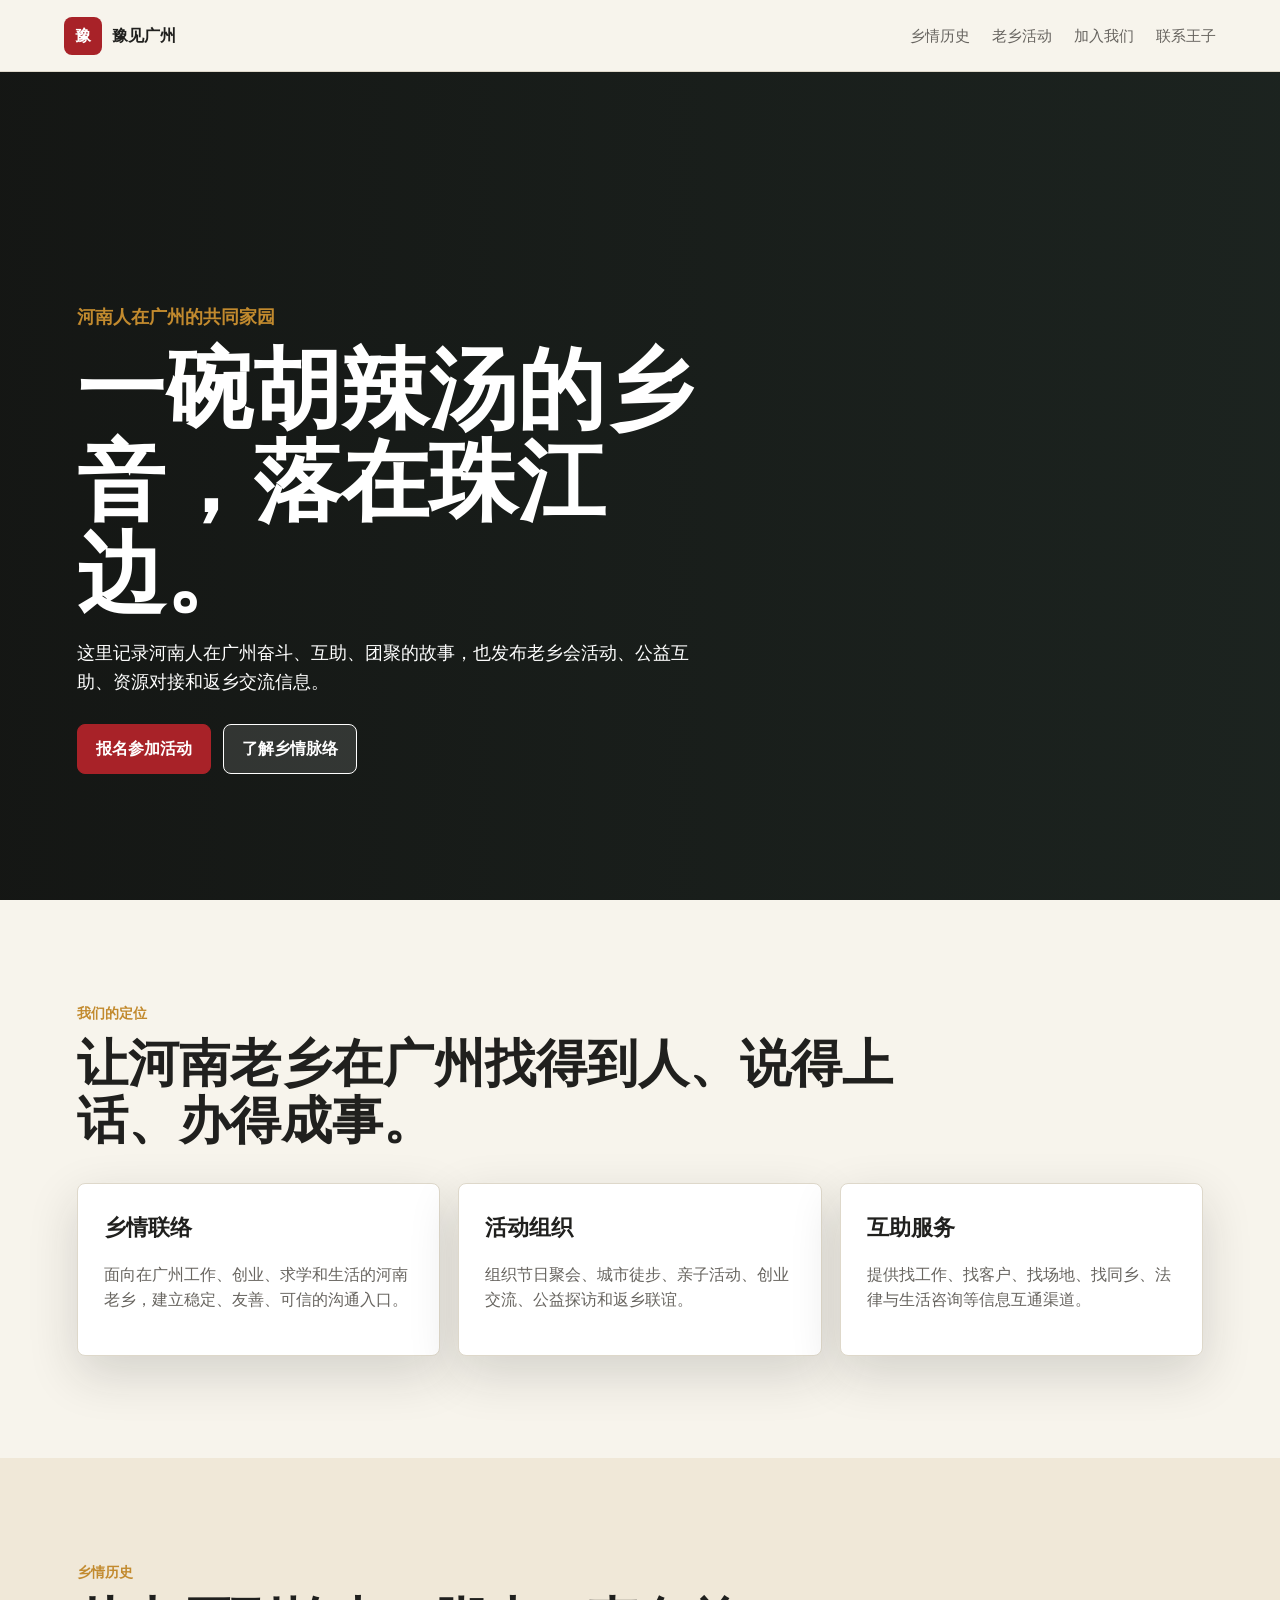
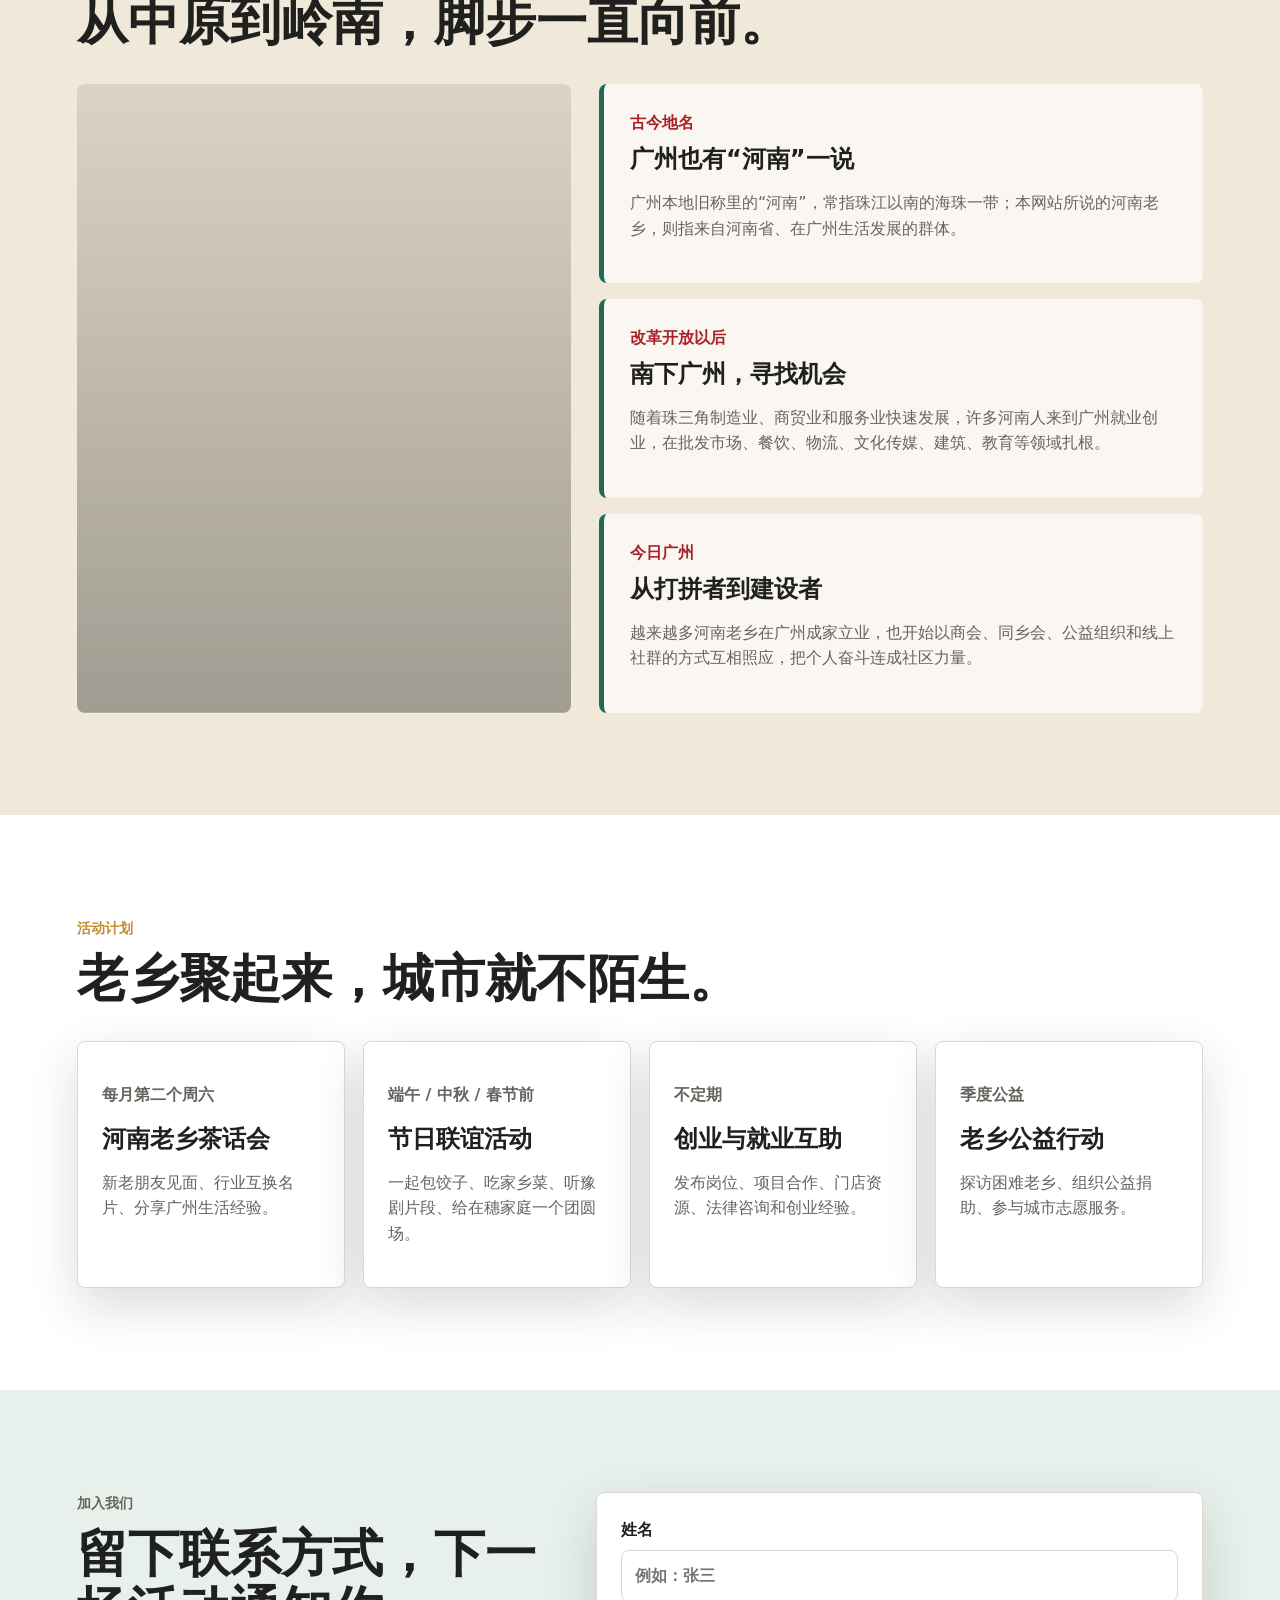
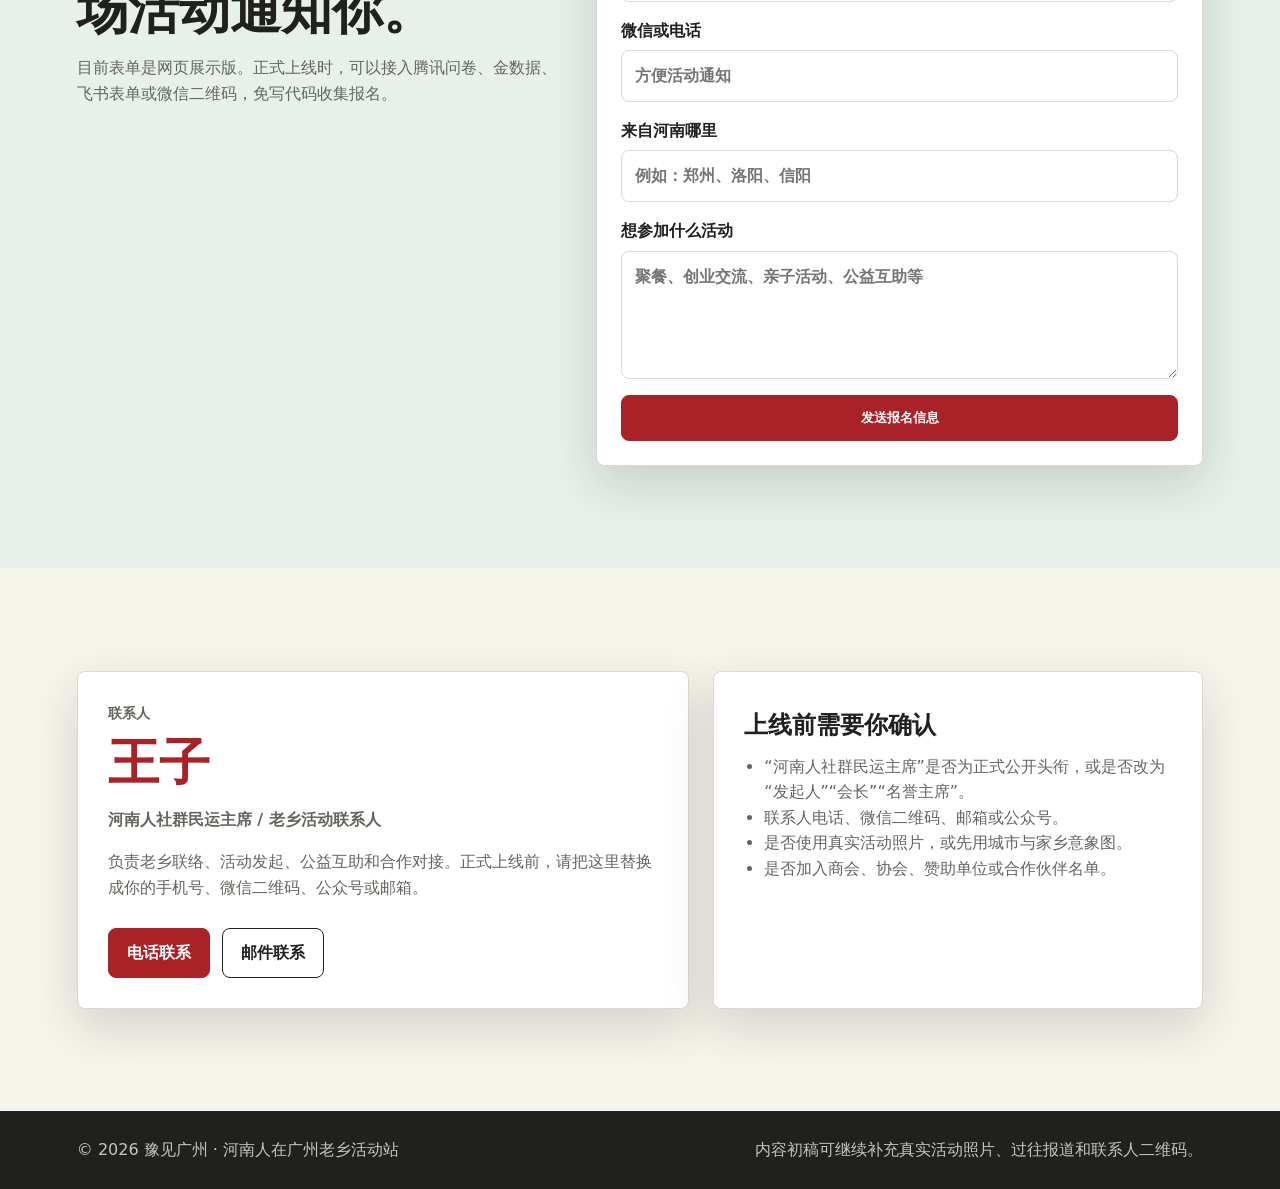
==== index.html @ b6c0d297 "Create Henan Guangzhou community website" ====
<!doctype html>
<html lang="zh-CN">
  <head>
    <meta charset="utf-8">
    <meta name="viewport" content="width=device-width, initial-scale=1">
    <title>豫见广州 | 河南人在广州老乡活动站</title>
    <meta
      name="description"
      content="豫见广州是河南人在广州的老乡活动网站，记录乡情、互助、活动与联系人王子的社区工作。"
    >
    <link rel="stylesheet" href="styles.css">
  </head>
  <body>
    <header class="site-header">
      <a class="brand" href="#top" aria-label="豫见广州首页">
        <span class="brand-mark">豫</span>
        <span>豫见广州</span>
      </a>
      <button class="nav-toggle" type="button" aria-expanded="false" aria-controls="site-nav">
        菜单
      </button>
      <nav id="site-nav" class="site-nav" aria-label="主导航">
        <a href="#history">乡情历史</a>
        <a href="#events">老乡活动</a>
        <a href="#join">加入我们</a>
        <a href="#contact">联系王子</a>
      </nav>
    </header>

    <main id="top">
      <section class="hero" aria-labelledby="hero-title">
        <div class="hero-media" role="img" aria-label="广州珠江两岸城市夜景"></div>
        <div class="hero-copy">
          <p class="eyebrow">河南人在广州的共同家园</p>
          <h1 id="hero-title">一碗胡辣汤的乡音，落在珠江边。</h1>
          <p>
            这里记录河南人在广州奋斗、互助、团聚的故事，也发布老乡会活动、公益互助、资源对接和返乡交流信息。
          </p>
          <div class="hero-actions">
            <a class="button primary" href="#join">报名参加活动</a>
            <a class="button ghost" href="#history">了解乡情脉络</a>
          </div>
        </div>
      </section>

      <section class="intro section">
        <div class="section-heading">
          <p class="eyebrow">我们的定位</p>
          <h2>让河南老乡在广州找得到人、说得上话、办得成事。</h2>
        </div>
        <div class="intro-grid">
          <article>
            <strong>乡情联络</strong>
            <p>面向在广州工作、创业、求学和生活的河南老乡，建立稳定、友善、可信的沟通入口。</p>
          </article>
          <article>
            <strong>活动组织</strong>
            <p>组织节日聚会、城市徒步、亲子活动、创业交流、公益探访和返乡联谊。</p>
          </article>
          <article>
            <strong>互助服务</strong>
            <p>提供找工作、找客户、找场地、找同乡、法律与生活咨询等信息互通渠道。</p>
          </article>
        </div>
      </section>

      <section id="history" class="history section">
        <div class="section-heading">
          <p class="eyebrow">乡情历史</p>
          <h2>从中原到岭南，脚步一直向前。</h2>
        </div>
        <div class="history-layout">
          <div class="history-photo" role="img" aria-label="黄河与中原文化意象"></div>
          <div class="timeline" aria-label="河南人在广州的社区脉络">
            <article class="timeline-item">
              <span>古今地名</span>
              <h3>广州也有“河南”一说</h3>
              <p>
                广州本地旧称里的“河南”，常指珠江以南的海珠一带；本网站所说的河南老乡，则指来自河南省、在广州生活发展的群体。
              </p>
            </article>
            <article class="timeline-item">
              <span>改革开放以后</span>
              <h3>南下广州，寻找机会</h3>
              <p>
                随着珠三角制造业、商贸业和服务业快速发展，许多河南人来到广州就业创业，在批发市场、餐饮、物流、文化传媒、建筑、教育等领域扎根。
              </p>
            </article>
            <article class="timeline-item">
              <span>今日广州</span>
              <h3>从打拼者到建设者</h3>
              <p>
                越来越多河南老乡在广州成家立业，也开始以商会、同乡会、公益组织和线上社群的方式互相照应，把个人奋斗连成社区力量。
              </p>
            </article>
          </div>
        </div>
      </section>

      <section id="events" class="events section">
        <div class="section-heading">
          <p class="eyebrow">活动计划</p>
          <h2>老乡聚起来，城市就不陌生。</h2>
        </div>
        <div class="event-list">
          <article class="event-card">
            <p class="event-date">每月第二个周六</p>
            <h3>河南老乡茶话会</h3>
            <p>新老朋友见面、行业互换名片、分享广州生活经验。</p>
          </article>
          <article class="event-card">
            <p class="event-date">端午 / 中秋 / 春节前</p>
            <h3>节日联谊活动</h3>
            <p>一起包饺子、吃家乡菜、听豫剧片段、给在穗家庭一个团圆场。</p>
          </article>
          <article class="event-card">
            <p class="event-date">不定期</p>
            <h3>创业与就业互助</h3>
            <p>发布岗位、项目合作、门店资源、法律咨询和创业经验。</p>
          </article>
          <article class="event-card">
            <p class="event-date">季度公益</p>
            <h3>老乡公益行动</h3>
            <p>探访困难老乡、组织公益捐助、参与城市志愿服务。</p>
          </article>
        </div>
      </section>

      <section id="join" class="join section">
        <div>
          <p class="eyebrow">加入我们</p>
          <h2>留下联系方式，下一场活动通知你。</h2>
          <p>
            目前表单是网页展示版。正式上线时，可以接入腾讯问卷、金数据、飞书表单或微信二维码，免写代码收集报名。
          </p>
        </div>
        <form class="signup-form" action="mailto:contact@example.com" method="post" enctype="text/plain">
          <label>
            姓名
            <input type="text" name="姓名" placeholder="例如：张三" required>
          </label>
          <label>
            微信或电话
            <input type="text" name="联系方式" placeholder="方便活动通知" required>
          </label>
          <label>
            来自河南哪里
            <input type="text" name="家乡" placeholder="例如：郑州、洛阳、信阳">
          </label>
          <label>
            想参加什么活动
            <textarea name="活动意向" rows="4" placeholder="聚餐、创业交流、亲子活动、公益互助等"></textarea>
          </label>
          <button class="button primary" type="submit">发送报名信息</button>
        </form>
      </section>

      <section id="contact" class="contact section">
        <div class="contact-panel">
          <p class="eyebrow">联系人</p>
          <h2>王子</h2>
          <p class="role">河南人社群民运主席 / 老乡活动联系人</p>
          <p>
            负责老乡联络、活动发起、公益互助和合作对接。正式上线前，请把这里替换成你的手机号、微信二维码、公众号或邮箱。
          </p>
          <div class="contact-links">
            <a class="button primary" href="tel:+8613800000000">电话联系</a>
            <a class="button ghost" href="mailto:contact@example.com">邮件联系</a>
          </div>
        </div>
        <aside class="notice" aria-label="上线提示">
          <h3>上线前需要你确认</h3>
          <ul>
            <li>“河南人社群民运主席”是否为正式公开头衔，或是否改为“发起人”“会长”“名誉主席”。</li>
            <li>联系人电话、微信二维码、邮箱或公众号。</li>
            <li>是否使用真实活动照片，或先用城市与家乡意象图。</li>
            <li>是否加入商会、协会、赞助单位或合作伙伴名单。</li>
          </ul>
        </aside>
      </section>
    </main>

    <footer class="site-footer">
      <p>© 2026 豫见广州 · 河南人在广州老乡活动站</p>
      <p>内容初稿可继续补充真实活动照片、过往报道和联系人二维码。</p>
    </footer>

    <script src="script.js"></script>
  </body>
</html>
---- styles.css ----
:root {
  --ink: #20201e;
  --muted: #67645f;
  --paper: #f7f4ec;
  --surface: #ffffff;
  --line: #ded8ca;
  --red: #a82228;
  --green: #1f6b55;
  --gold: #c28a2e;
  --shadow: 0 18px 50px rgba(32, 32, 30, 0.16);
}

* {
  box-sizing: border-box;
}

html {
  scroll-behavior: smooth;
}

body {
  margin: 0;
  color: var(--ink);
  background: var(--paper);
  font-family: "PingFang SC", "Microsoft YaHei", system-ui, sans-serif;
  line-height: 1.6;
}

a {
  color: inherit;
  text-decoration: none;
}

img {
  display: block;
  max-width: 100%;
}

.site-header {
  position: sticky;
  top: 0;
  z-index: 10;
  display: flex;
  align-items: center;
  justify-content: space-between;
  gap: 24px;
  min-height: 72px;
  padding: 14px clamp(18px, 5vw, 64px);
  background: rgba(247, 244, 236, 0.94);
  border-bottom: 1px solid var(--line);
  backdrop-filter: blur(14px);
}

.brand {
  display: inline-flex;
  align-items: center;
  gap: 10px;
  font-weight: 800;
  letter-spacing: 0;
}

.brand-mark {
  display: grid;
  width: 38px;
  height: 38px;
  place-items: center;
  color: #fff;
  background: var(--red);
  border-radius: 8px;
}

.site-nav {
  display: flex;
  align-items: center;
  gap: 22px;
  color: var(--muted);
  font-size: 15px;
}

.site-nav a:hover {
  color: var(--red);
}

.nav-toggle {
  display: none;
  border: 1px solid var(--line);
  border-radius: 8px;
  padding: 9px 12px;
  background: var(--surface);
  color: var(--ink);
  font: inherit;
}

.hero {
  position: relative;
  min-height: calc(100vh - 72px);
  display: grid;
  align-items: end;
  overflow: hidden;
  background: #1d2521;
}

.hero-media {
  position: absolute;
  inset: 0;
  background:
    linear-gradient(90deg, rgba(19, 20, 18, 0.86) 0%, rgba(19, 20, 18, 0.46) 48%, rgba(19, 20, 18, 0.1) 100%),
    url("https://images.unsplash.com/photo-1609233722518-1d849a00c3df?auto=format&fit=crop&w=1800&q=80");
  background-position: center;
  background-size: cover;
  transform: scale(1.02);
}

.hero-copy {
  position: relative;
  max-width: 780px;
  padding: 0 clamp(20px, 6vw, 78px) clamp(80px, 14vh, 150px);
  color: #fff;
}

.hero h1 {
  margin: 12px 0 18px;
  max-width: 720px;
  font-size: clamp(42px, 7vw, 88px);
  line-height: 1.05;
  letter-spacing: 0;
}

.hero p {
  max-width: 650px;
  font-size: 18px;
}

.eyebrow {
  margin: 0 0 10px;
  color: var(--gold);
  font-size: 14px;
  font-weight: 800;
}

.hero-actions,
.contact-links {
  display: flex;
  flex-wrap: wrap;
  gap: 12px;
  margin-top: 28px;
}

.button {
  display: inline-flex;
  align-items: center;
  justify-content: center;
  min-height: 46px;
  border: 1px solid currentColor;
  border-radius: 8px;
  padding: 11px 18px;
  font-weight: 800;
}

.button.primary {
  color: #fff;
  background: var(--red);
  border-color: var(--red);
}

.button.ghost {
  color: inherit;
  background: rgba(255, 255, 255, 0.12);
}

.section {
  padding: clamp(58px, 8vw, 108px) clamp(20px, 6vw, 78px);
}

.section-heading {
  max-width: 820px;
  margin-bottom: 34px;
}

.section h2 {
  margin: 0;
  max-width: 900px;
  font-size: clamp(30px, 4vw, 54px);
  line-height: 1.12;
  letter-spacing: 0;
}

.intro-grid,
.event-list {
  display: grid;
  grid-template-columns: repeat(3, minmax(0, 1fr));
  gap: 18px;
}

.intro-grid article,
.event-card,
.contact-panel,
.notice,
.signup-form {
  background: var(--surface);
  border: 1px solid var(--line);
  border-radius: 8px;
  box-shadow: var(--shadow);
}

.intro-grid article {
  padding: 26px;
}

.intro-grid strong {
  display: block;
  margin-bottom: 10px;
  font-size: 22px;
}

.intro-grid p,
.event-card p,
.contact p,
.join p,
.timeline p,
.site-footer p {
  color: var(--muted);
}

.history {
  background: #f0e8d8;
}

.history-layout {
  display: grid;
  grid-template-columns: minmax(280px, 0.9fr) minmax(320px, 1.1fr);
  gap: 28px;
  align-items: stretch;
}

.history-photo {
  min-height: 560px;
  border-radius: 8px;
  background:
    linear-gradient(180deg, rgba(32, 32, 30, 0.1), rgba(32, 32, 30, 0.38)),
    url("https://images.unsplash.com/photo-1577011235728-9d8f2f81a0d3?auto=format&fit=crop&w=1200&q=80");
  background-position: center;
  background-size: cover;
}

.timeline {
  display: grid;
  gap: 16px;
}

.timeline-item {
  padding: 26px;
  background: rgba(255, 255, 255, 0.68);
  border-left: 5px solid var(--green);
  border-radius: 8px;
}

.timeline-item span,
.event-date,
.role {
  color: var(--red);
  font-weight: 800;
}

.timeline-item h3,
.event-card h3,
.notice h3 {
  margin: 8px 0 8px;
  font-size: 24px;
  line-height: 1.25;
}

.events {
  background: #fff;
}

.event-list {
  grid-template-columns: repeat(4, minmax(0, 1fr));
}

.event-card {
  min-height: 240px;
  padding: 24px;
}

.join {
  display: grid;
  grid-template-columns: minmax(280px, 0.8fr) minmax(320px, 1fr);
  gap: 34px;
  align-items: start;
  background: #e7f0ea;
}

.signup-form {
  display: grid;
  gap: 16px;
  padding: 24px;
}

label {
  display: grid;
  gap: 7px;
  font-weight: 800;
}

input,
textarea {
  width: 100%;
  border: 1px solid var(--line);
  border-radius: 8px;
  padding: 12px 13px;
  color: var(--ink);
  background: #fff;
  font: inherit;
}

textarea {
  resize: vertical;
}

.contact {
  display: grid;
  grid-template-columns: minmax(320px, 1fr) minmax(280px, 0.8fr);
  gap: 24px;
}

.contact-panel,
.notice {
  padding: 30px;
}

.contact-panel h2 {
  color: var(--red);
}

.notice ul {
  margin: 14px 0 0;
  padding-left: 20px;
  color: var(--muted);
}

.site-footer {
  display: flex;
  justify-content: space-between;
  gap: 18px;
  padding: 26px clamp(20px, 6vw, 78px);
  background: var(--ink);
  color: #fff;
}

.site-footer p {
  margin: 0;
  color: rgba(255, 255, 255, 0.74);
}

@media (max-width: 920px) {
  .nav-toggle {
    display: inline-flex;
  }

  .site-nav {
    position: absolute;
    top: 72px;
    right: 18px;
    left: 18px;
    display: none;
    flex-direction: column;
    align-items: stretch;
    gap: 0;
    padding: 10px;
    background: var(--surface);
    border: 1px solid var(--line);
    border-radius: 8px;
    box-shadow: var(--shadow);
  }

  .site-nav.is-open {
    display: flex;
  }

  .site-nav a {
    padding: 12px;
  }

  .intro-grid,
  .event-list,
  .history-layout,
  .join,
  .contact {
    grid-template-columns: 1fr;
  }

  .history-photo {
    min-height: 360px;
  }

  .site-footer {
    flex-direction: column;
  }
}

@media (max-width: 560px) {
  .site-header {
    min-height: 64px;
  }

  .site-nav {
    top: 64px;
  }

  .hero {
    min-height: calc(100vh - 64px);
  }

  .hero-copy {
    padding-bottom: 54px;
  }

  .hero p {
    font-size: 16px;
  }

  .button {
    width: 100%;
  }
}
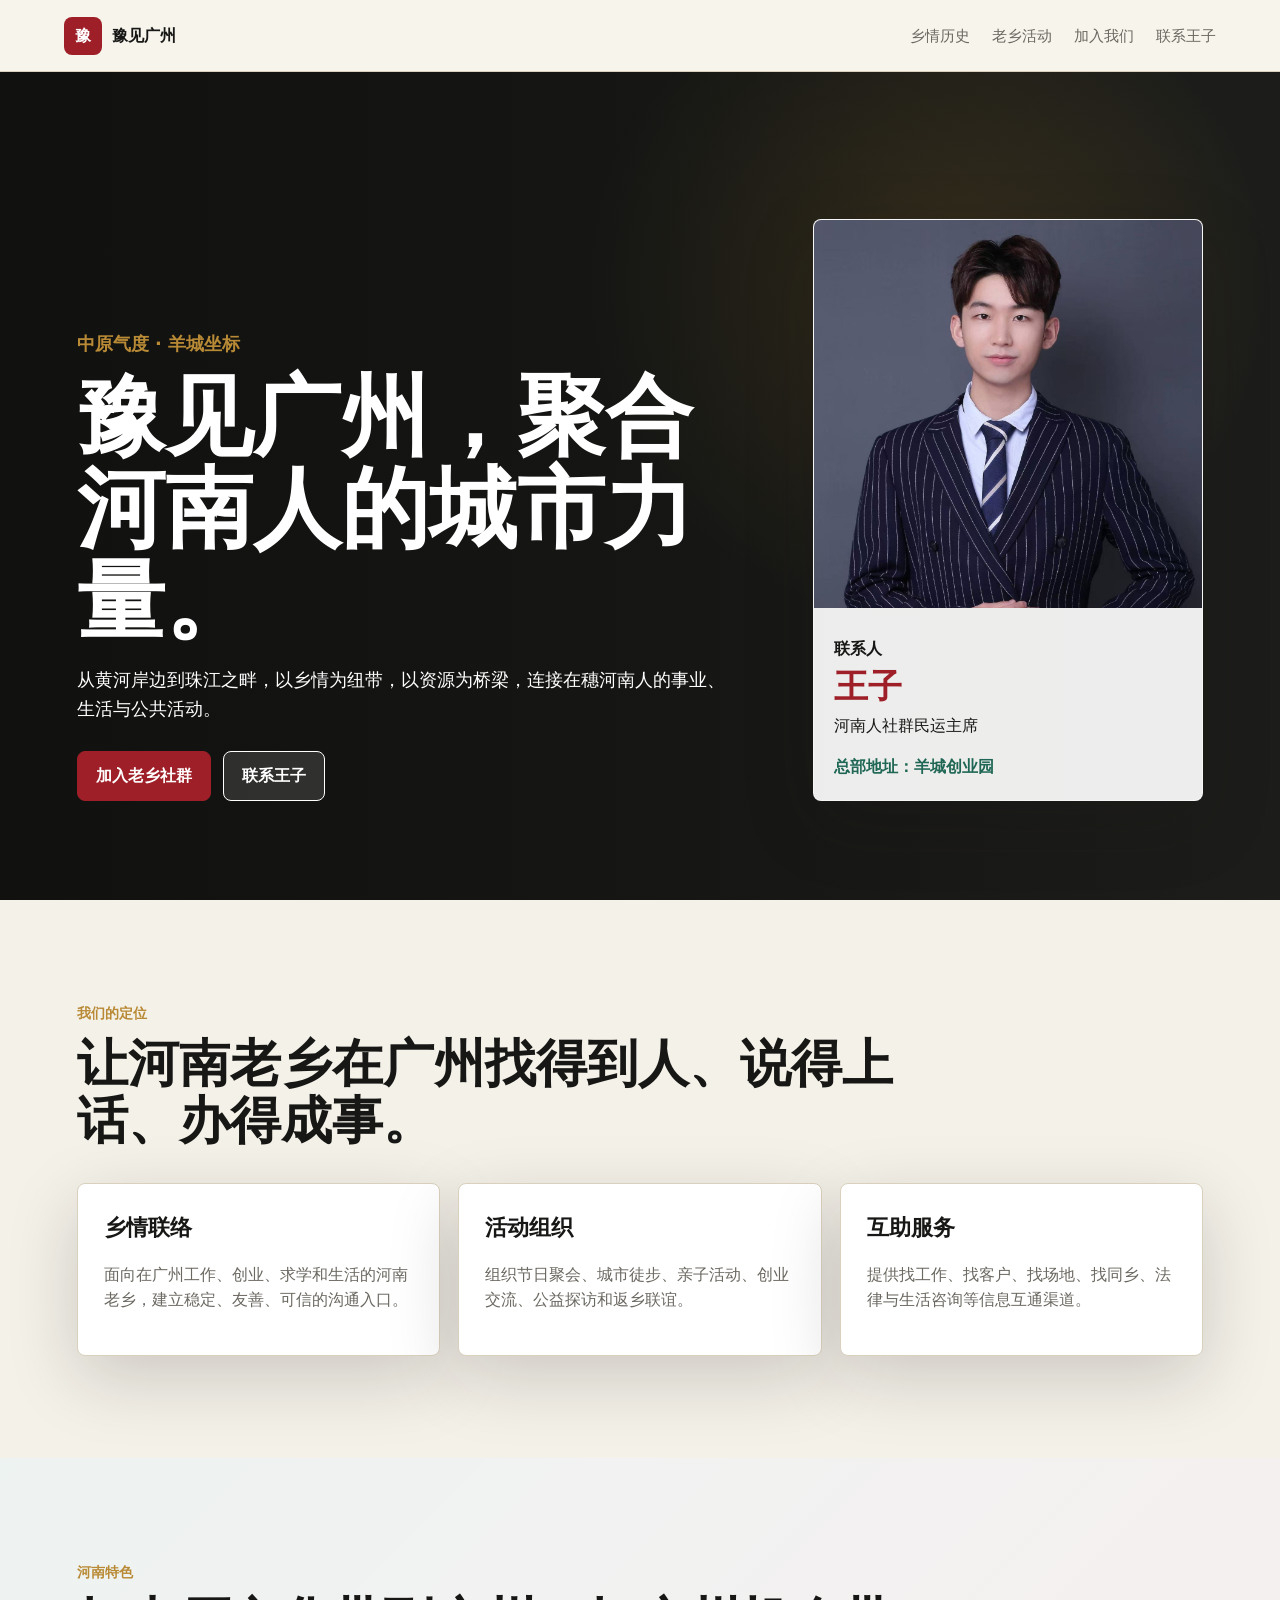
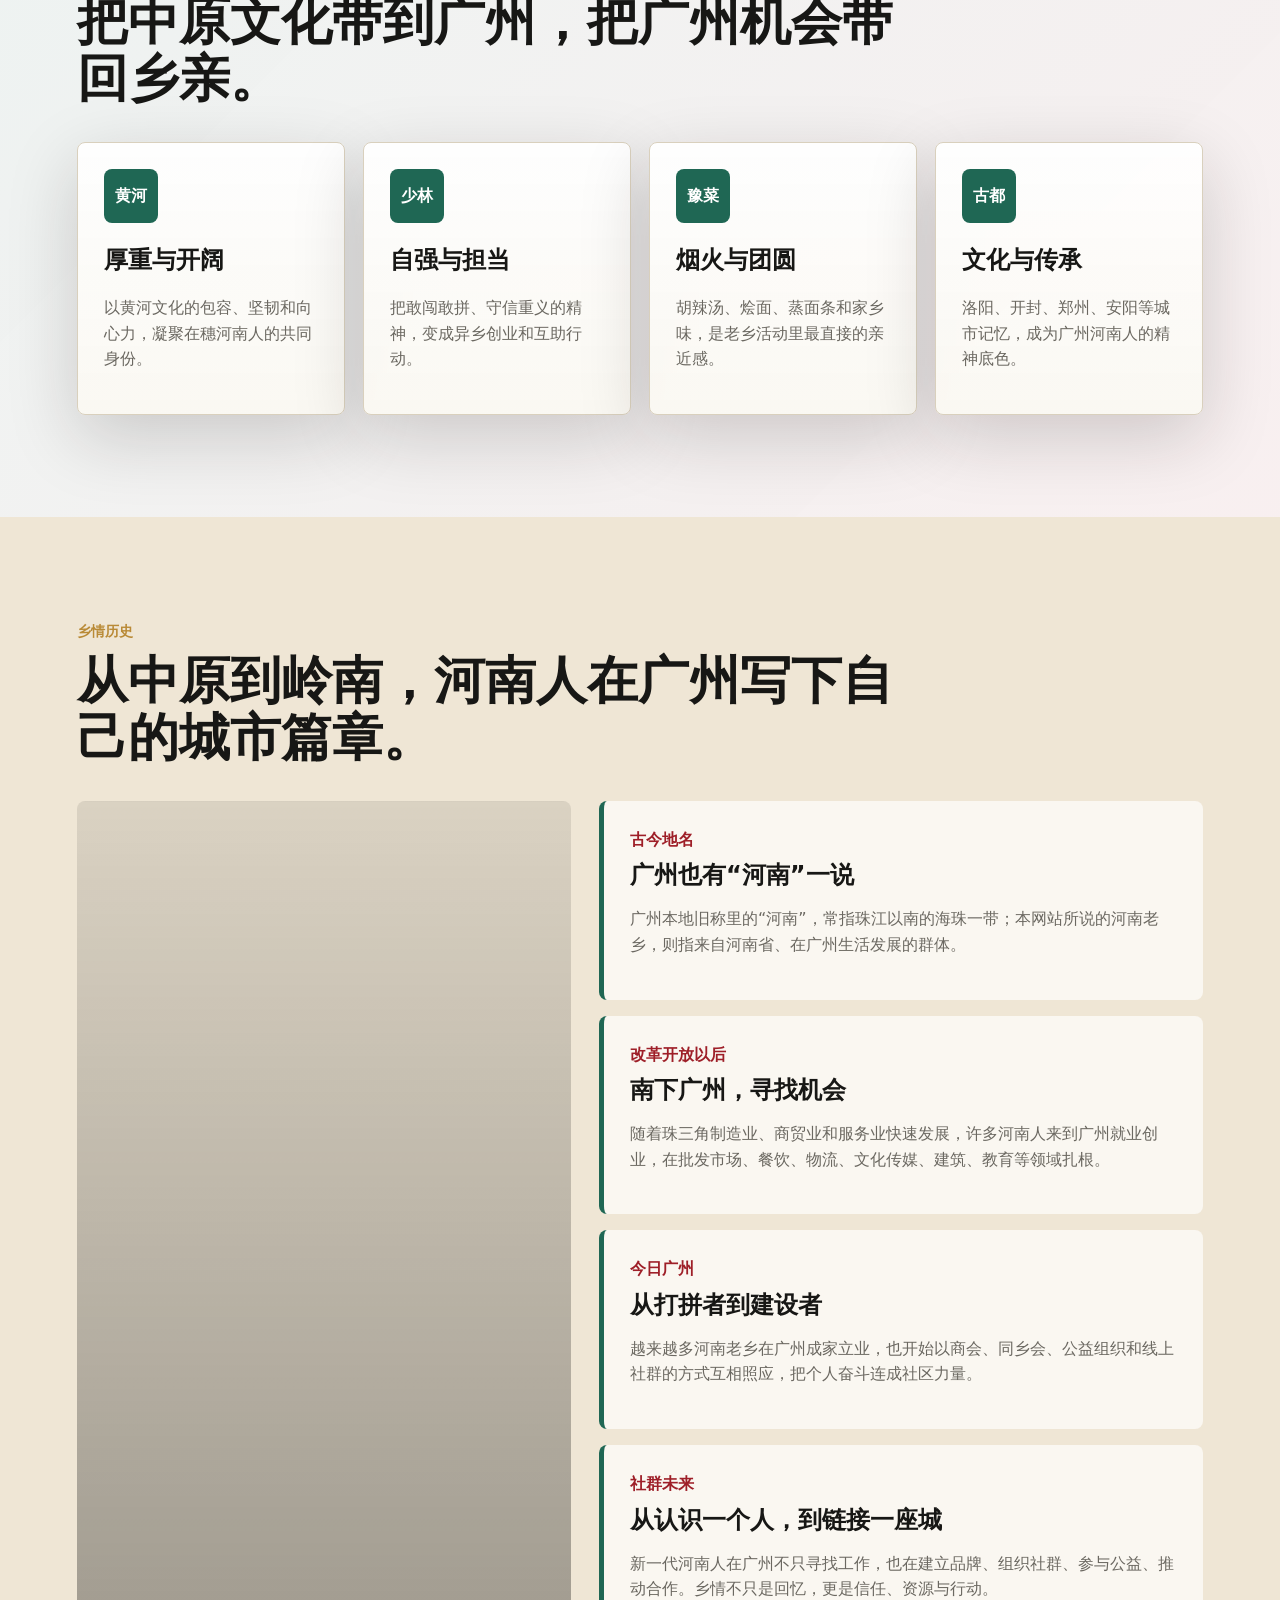
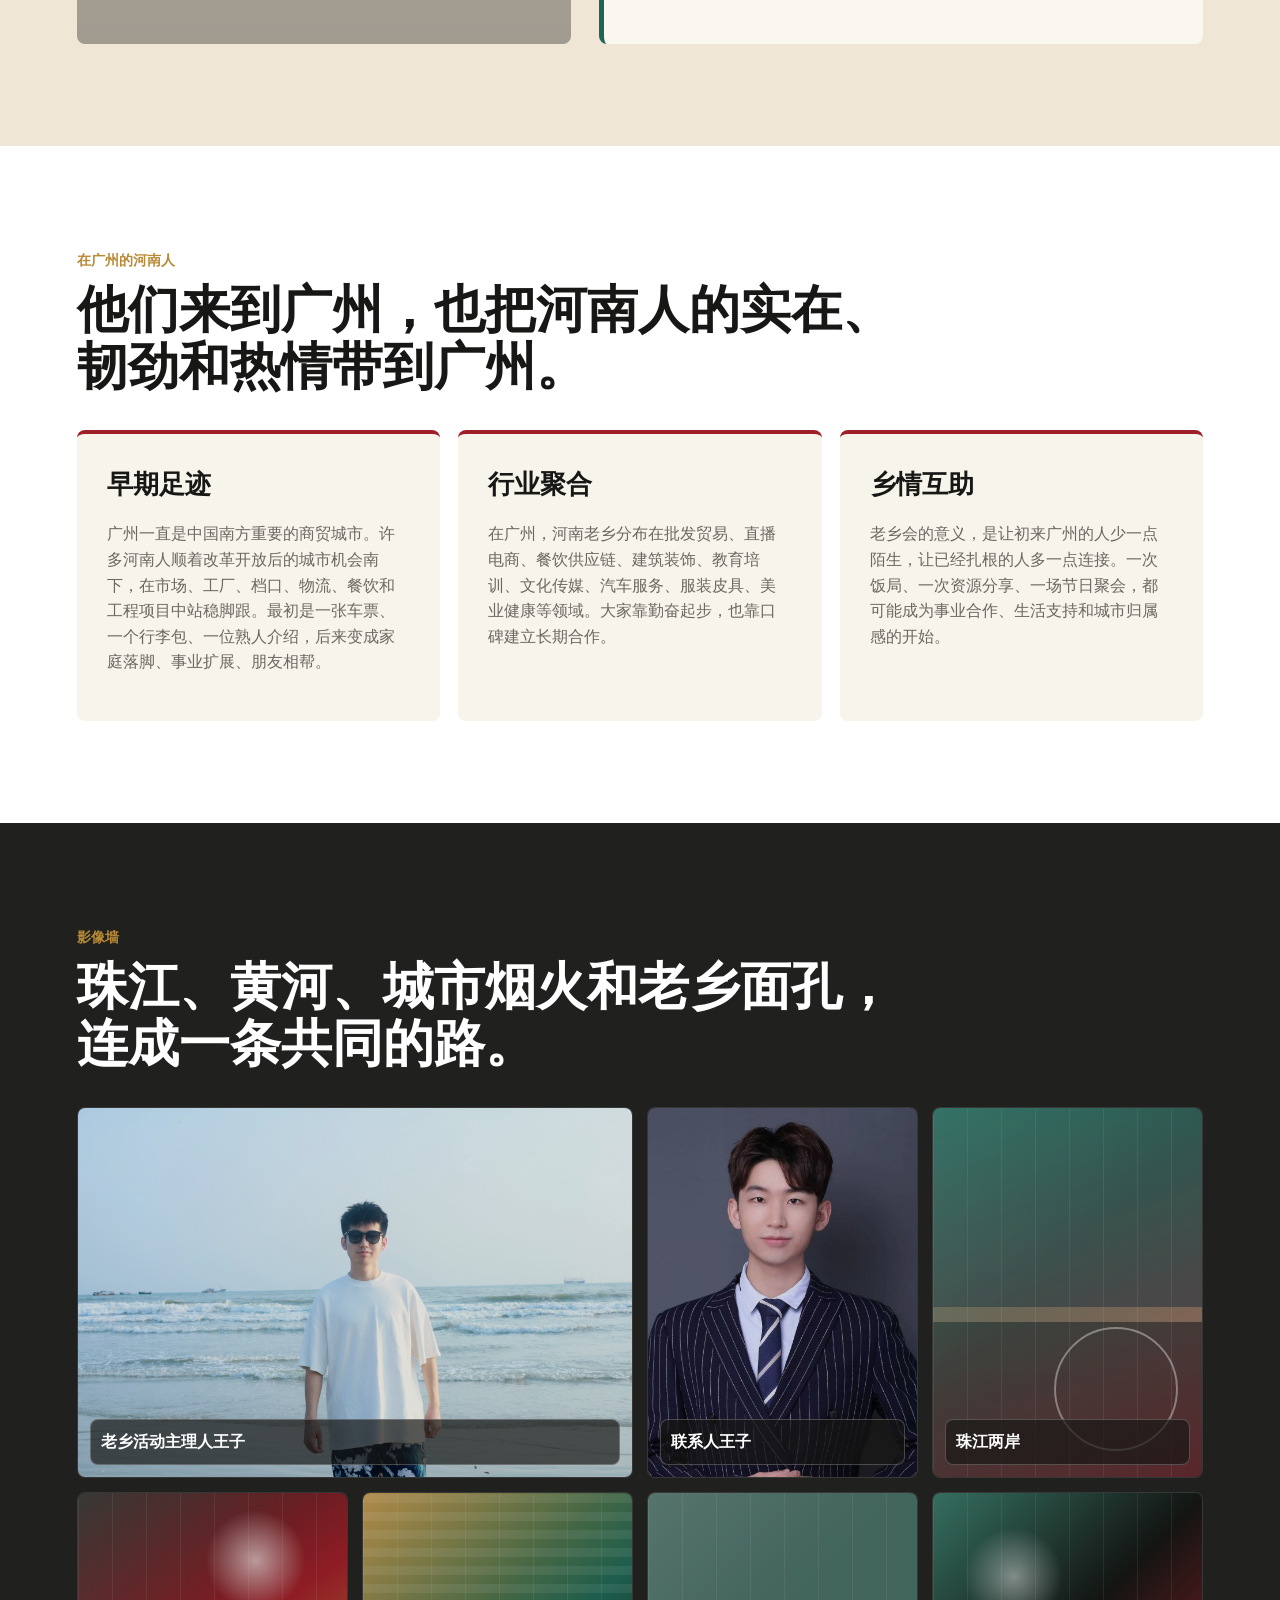
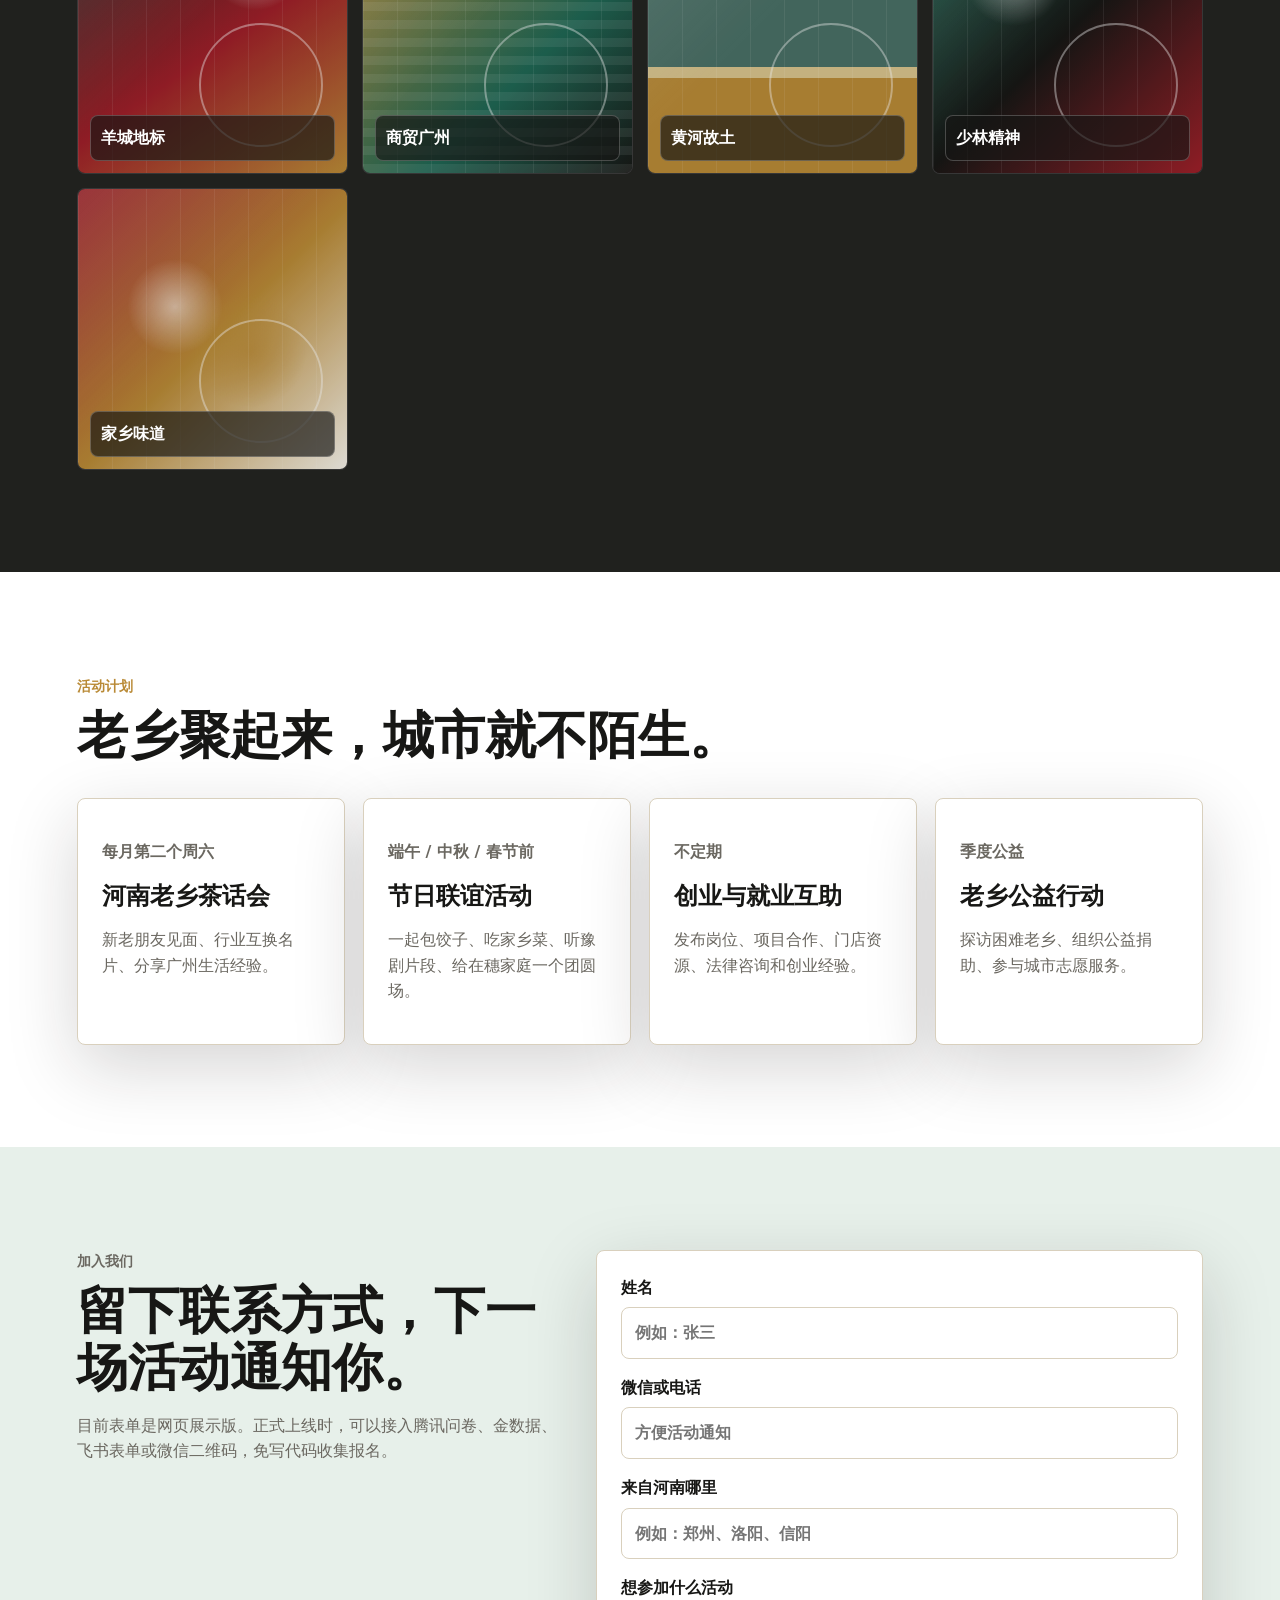
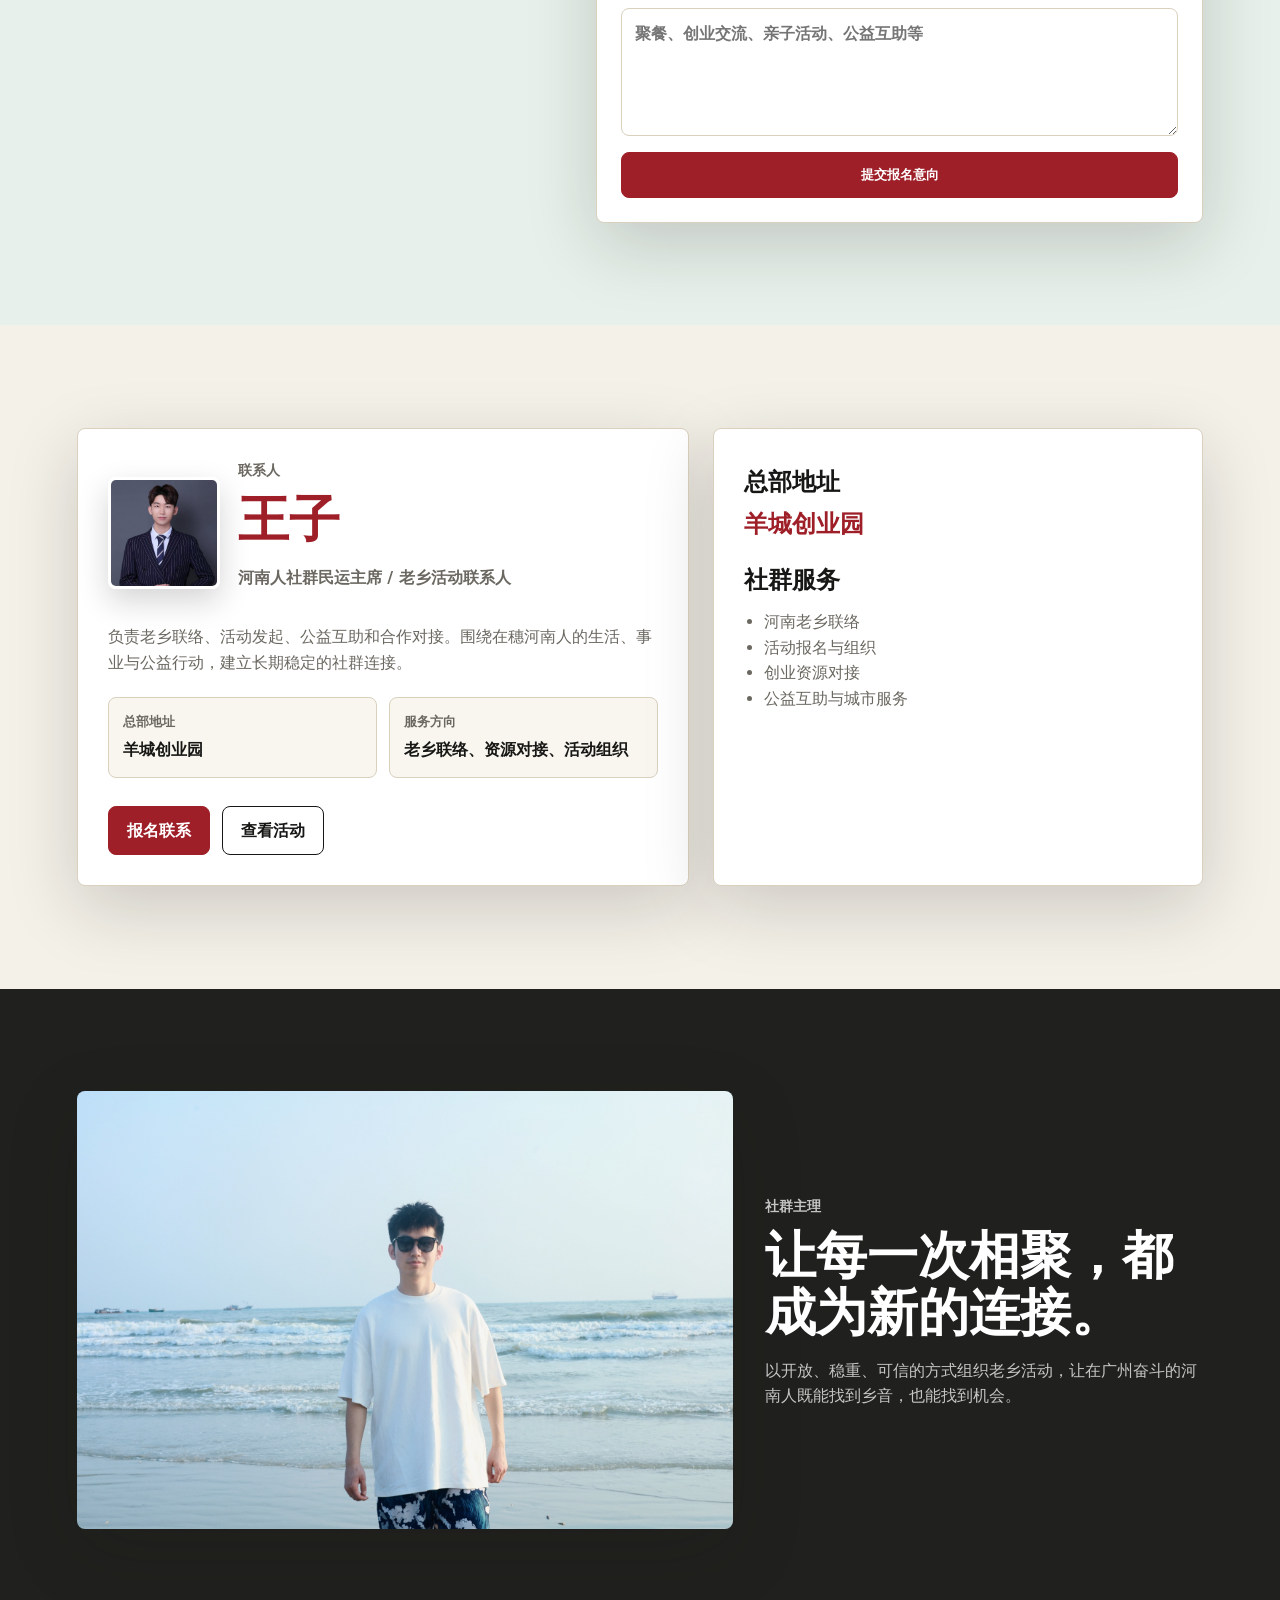
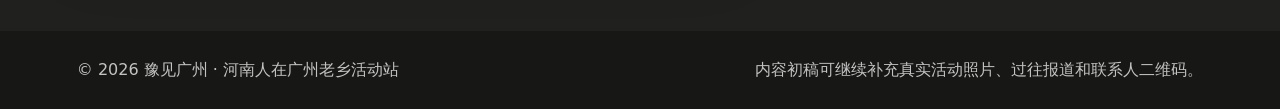
==== commit 97f28249: "Polish homepage and add Wangzi photos" ====
--- a/index.html
+++ b/index.html
@@ -31,16 +31,25 @@
       <section class="hero" aria-labelledby="hero-title">
         <div class="hero-media" role="img" aria-label="广州珠江两岸城市夜景"></div>
         <div class="hero-copy">
-          <p class="eyebrow">河南人在广州的共同家园</p>
-          <h1 id="hero-title">一碗胡辣汤的乡音，落在珠江边。</h1>
+          <p class="eyebrow">中原气度 · 羊城坐标</p>
+          <h1 id="hero-title">豫见广州，聚合河南人的城市力量。</h1>
           <p>
-            这里记录河南人在广州奋斗、互助、团聚的故事，也发布老乡会活动、公益互助、资源对接和返乡交流信息。
+            从黄河岸边到珠江之畔，以乡情为纽带，以资源为桥梁，连接在穗河南人的事业、生活与公共活动。
           </p>
           <div class="hero-actions">
-            <a class="button primary" href="#join">报名参加活动</a>
-            <a class="button ghost" href="#history">了解乡情脉络</a>
-          </div>
-        </div>
+            <a class="button primary" href="#join">加入老乡社群</a>
+            <a class="button ghost" href="#contact">联系王子</a>
+          </div>
+        </div>
+        <aside class="hero-card" aria-label="联系人王子">
+          <img src="assets/wangzi-portrait.jpg" alt="联系人王子肖像">
+          <div>
+            <p class="eyebrow">联系人</p>
+            <h2>王子</h2>
+            <p>河南人社群民运主席</p>
+            <span>总部地址：羊城创业园</span>
+          </div>
+        </aside>
       </section>
 
       <section class="intro section">
@@ -64,10 +73,39 @@
         </div>
       </section>
 
+      <section class="heritage section" aria-labelledby="heritage-title">
+        <div class="section-heading">
+          <p class="eyebrow">河南特色</p>
+          <h2 id="heritage-title">把中原文化带到广州，把广州机会带回乡亲。</h2>
+        </div>
+        <div class="heritage-grid">
+          <article>
+            <span>黄河</span>
+            <h3>厚重与开阔</h3>
+            <p>以黄河文化的包容、坚韧和向心力，凝聚在穗河南人的共同身份。</p>
+          </article>
+          <article>
+            <span>少林</span>
+            <h3>自强与担当</h3>
+            <p>把敢闯敢拼、守信重义的精神，变成异乡创业和互助行动。</p>
+          </article>
+          <article>
+            <span>豫菜</span>
+            <h3>烟火与团圆</h3>
+            <p>胡辣汤、烩面、蒸面条和家乡味，是老乡活动里最直接的亲近感。</p>
+          </article>
+          <article>
+            <span>古都</span>
+            <h3>文化与传承</h3>
+            <p>洛阳、开封、郑州、安阳等城市记忆，成为广州河南人的精神底色。</p>
+          </article>
+        </div>
+      </section>
+
       <section id="history" class="history section">
         <div class="section-heading">
           <p class="eyebrow">乡情历史</p>
-          <h2>从中原到岭南，脚步一直向前。</h2>
+          <h2>从中原到岭南，河南人在广州写下自己的城市篇章。</h2>
         </div>
         <div class="history-layout">
           <div class="history-photo" role="img" aria-label="黄河与中原文化意象"></div>
@@ -93,7 +131,82 @@
                 越来越多河南老乡在广州成家立业，也开始以商会、同乡会、公益组织和线上社群的方式互相照应，把个人奋斗连成社区力量。
               </p>
             </article>
-          </div>
+            <article class="timeline-item">
+              <span>社群未来</span>
+              <h3>从认识一个人，到链接一座城</h3>
+              <p>
+                新一代河南人在广州不只寻找工作，也在建立品牌、组织社群、参与公益、推动合作。乡情不只是回忆，更是信任、资源与行动。
+              </p>
+            </article>
+          </div>
+        </div>
+      </section>
+
+      <section class="story section" aria-labelledby="story-title">
+        <div class="section-heading">
+          <p class="eyebrow">在广州的河南人</p>
+          <h2 id="story-title">他们来到广州，也把河南人的实在、韧劲和热情带到广州。</h2>
+        </div>
+        <div class="story-columns">
+          <article>
+            <h3>早期足迹</h3>
+            <p>
+              广州一直是中国南方重要的商贸城市。许多河南人顺着改革开放后的城市机会南下，在市场、工厂、档口、物流、餐饮和工程项目中站稳脚跟。最初是一张车票、一个行李包、一位熟人介绍，后来变成家庭落脚、事业扩展、朋友相帮。
+            </p>
+          </article>
+          <article>
+            <h3>行业聚合</h3>
+            <p>
+              在广州，河南老乡分布在批发贸易、直播电商、餐饮供应链、建筑装饰、教育培训、文化传媒、汽车服务、服装皮具、美业健康等领域。大家靠勤奋起步，也靠口碑建立长期合作。
+            </p>
+          </article>
+          <article>
+            <h3>乡情互助</h3>
+            <p>
+              老乡会的意义，是让初来广州的人少一点陌生，让已经扎根的人多一点连接。一次饭局、一次资源分享、一场节日聚会，都可能成为事业合作、生活支持和城市归属感的开始。
+            </p>
+          </article>
+        </div>
+      </section>
+
+      <section class="gallery section" aria-labelledby="gallery-title">
+        <div class="section-heading">
+          <p class="eyebrow">影像墙</p>
+          <h2 id="gallery-title">珠江、黄河、城市烟火和老乡面孔，连成一条共同的路。</h2>
+        </div>
+        <div class="photo-grid">
+          <figure class="wide">
+            <img src="assets/wangzi-coast.jpg" alt="王子在海边的生活照片">
+            <figcaption>老乡活动主理人王子</figcaption>
+          </figure>
+          <figure>
+            <img src="assets/wangzi-portrait.jpg" alt="王子的正式肖像">
+            <figcaption>联系人王子</figcaption>
+          </figure>
+          <figure>
+            <div class="visual-tile guangzhou-river" role="img" aria-label="广州珠江城市景观"></div>
+            <figcaption>珠江两岸</figcaption>
+          </figure>
+          <figure>
+            <div class="visual-tile canton" role="img" aria-label="广州塔城市景观"></div>
+            <figcaption>羊城地标</figcaption>
+          </figure>
+          <figure>
+            <div class="visual-tile market" role="img" aria-label="广州市场与商贸氛围"></div>
+            <figcaption>商贸广州</figcaption>
+          </figure>
+          <figure>
+            <div class="visual-tile yellow-river" role="img" aria-label="河南黄河文化意象"></div>
+            <figcaption>黄河故土</figcaption>
+          </figure>
+          <figure>
+            <div class="visual-tile shaolin" role="img" aria-label="少林与中原文化意象"></div>
+            <figcaption>少林精神</figcaption>
+          </figure>
+          <figure>
+            <div class="visual-tile food" role="img" aria-label="河南面食与家乡味"></div>
+            <figcaption>家乡味道</figcaption>
+          </figure>
         </div>
       </section>
 
@@ -134,7 +247,7 @@
             目前表单是网页展示版。正式上线时，可以接入腾讯问卷、金数据、飞书表单或微信二维码，免写代码收集报名。
           </p>
         </div>
-        <form class="signup-form" action="mailto:contact@example.com" method="post" enctype="text/plain">
+        <form class="signup-form" action="#join" method="get">
           <label>
             姓名
             <input type="text" name="姓名" placeholder="例如：张三" required>
@@ -151,32 +264,60 @@
             想参加什么活动
             <textarea name="活动意向" rows="4" placeholder="聚餐、创业交流、亲子活动、公益互助等"></textarea>
           </label>
-          <button class="button primary" type="submit">发送报名信息</button>
+          <button class="button primary" type="submit">提交报名意向</button>
         </form>
       </section>
 
       <section id="contact" class="contact section">
         <div class="contact-panel">
-          <p class="eyebrow">联系人</p>
-          <h2>王子</h2>
-          <p class="role">河南人社群民运主席 / 老乡活动联系人</p>
+          <div class="profile-head">
+            <img src="assets/wangzi-portrait.jpg" alt="王子肖像">
+            <div>
+              <p class="eyebrow">联系人</p>
+              <h2>王子</h2>
+              <p class="role">河南人社群民运主席 / 老乡活动联系人</p>
+            </div>
+          </div>
           <p>
-            负责老乡联络、活动发起、公益互助和合作对接。正式上线前，请把这里替换成你的手机号、微信二维码、公众号或邮箱。
+            负责老乡联络、活动发起、公益互助和合作对接。围绕在穗河南人的生活、事业与公益行动，建立长期稳定的社群连接。
           </p>
+          <dl class="contact-meta">
+            <div>
+              <dt>总部地址</dt>
+              <dd>羊城创业园</dd>
+            </div>
+            <div>
+              <dt>服务方向</dt>
+              <dd>老乡联络、资源对接、活动组织</dd>
+            </div>
+          </dl>
           <div class="contact-links">
-            <a class="button primary" href="tel:+8613800000000">电话联系</a>
-            <a class="button ghost" href="mailto:contact@example.com">邮件联系</a>
-          </div>
-        </div>
-        <aside class="notice" aria-label="上线提示">
-          <h3>上线前需要你确认</h3>
+            <a class="button primary" href="#join">报名联系</a>
+            <a class="button ghost" href="#events">查看活动</a>
+          </div>
+        </div>
+        <aside class="notice" aria-label="总部地址">
+          <h3>总部地址</h3>
+          <p>羊城创业园</p>
+          <h3>社群服务</h3>
           <ul>
-            <li>“河南人社群民运主席”是否为正式公开头衔，或是否改为“发起人”“会长”“名誉主席”。</li>
-            <li>联系人电话、微信二维码、邮箱或公众号。</li>
-            <li>是否使用真实活动照片，或先用城市与家乡意象图。</li>
-            <li>是否加入商会、协会、赞助单位或合作伙伴名单。</li>
+            <li>河南老乡联络</li>
+            <li>活动报名与组织</li>
+            <li>创业资源对接</li>
+            <li>公益互助与城市服务</li>
           </ul>
         </aside>
+      </section>
+
+      <section class="founder section" aria-label="王子活动形象">
+        <img src="assets/wangzi-coast.jpg" alt="王子在海边的生活照片">
+        <div>
+          <p class="eyebrow">社群主理</p>
+          <h2>让每一次相聚，都成为新的连接。</h2>
+          <p>
+            以开放、稳重、可信的方式组织老乡活动，让在广州奋斗的河南人既能找到乡音，也能找到机会。
+          </p>
+        </div>
       </section>
     </main>
 
--- a/styles.css
+++ b/styles.css
@@ -1,13 +1,14 @@
 :root {
-  --ink: #20201e;
-  --muted: #67645f;
-  --paper: #f7f4ec;
+  --ink: #171715;
+  --muted: #6b6861;
+  --paper: #f4f1e9;
   --surface: #ffffff;
-  --line: #ded8ca;
-  --red: #a82228;
-  --green: #1f6b55;
-  --gold: #c28a2e;
-  --shadow: 0 18px 50px rgba(32, 32, 30, 0.16);
+  --line: #d9d0bd;
+  --red: #9e1f28;
+  --green: #1f6754;
+  --gold: #b98a36;
+  --charcoal: #20211e;
+  --shadow: 0 22px 70px rgba(25, 24, 21, 0.18);
 }
 
 * {
@@ -95,16 +96,20 @@
   position: relative;
   min-height: calc(100vh - 72px);
   display: grid;
+  grid-template-columns: minmax(0, 1fr) minmax(280px, 390px);
   align-items: end;
+  gap: clamp(22px, 4vw, 60px);
   overflow: hidden;
-  background: #1d2521;
+  padding: 0 clamp(20px, 6vw, 78px) clamp(58px, 11vh, 120px);
+  background: var(--charcoal);
 }
 
 .hero-media {
   position: absolute;
   inset: 0;
   background:
-    linear-gradient(90deg, rgba(19, 20, 18, 0.86) 0%, rgba(19, 20, 18, 0.46) 48%, rgba(19, 20, 18, 0.1) 100%),
+    linear-gradient(90deg, rgba(15, 16, 14, 0.9) 0%, rgba(15, 16, 14, 0.63) 48%, rgba(15, 16, 14, 0.2) 100%),
+    radial-gradient(circle at 72% 26%, rgba(185, 138, 54, 0.32), transparent 30%),
     url("https://images.unsplash.com/photo-1609233722518-1d849a00c3df?auto=format&fit=crop&w=1800&q=80");
   background-position: center;
   background-size: cover;
@@ -114,7 +119,6 @@
 .hero-copy {
   position: relative;
   max-width: 780px;
-  padding: 0 clamp(20px, 6vw, 78px) clamp(80px, 14vh, 150px);
   color: #fff;
 }
 
@@ -131,6 +135,46 @@
   font-size: 18px;
 }
 
+.hero-card {
+  position: relative;
+  overflow: hidden;
+  align-self: end;
+  background: rgba(255, 255, 255, 0.92);
+  border: 1px solid rgba(255, 255, 255, 0.48);
+  border-radius: 8px;
+  box-shadow: var(--shadow);
+}
+
+.hero-card img {
+  width: 100%;
+  aspect-ratio: 1 / 1;
+  object-fit: cover;
+}
+
+.hero-card div {
+  padding: 20px;
+}
+
+.hero-card h2 {
+  margin: 0;
+  color: var(--red);
+  font-size: 34px;
+  line-height: 1.05;
+}
+
+.hero-card p {
+  margin: 8px 0;
+  color: var(--ink);
+  font-size: 16px;
+}
+
+.hero-card span {
+  display: inline-flex;
+  margin-top: 8px;
+  color: var(--green);
+  font-weight: 800;
+}
+
 .eyebrow {
   margin: 0 0 10px;
   color: var(--gold);
@@ -186,7 +230,8 @@
 }
 
 .intro-grid,
-.event-list {
+.event-list,
+.heritage-grid {
   display: grid;
   grid-template-columns: repeat(3, minmax(0, 1fr));
   gap: 18px;
@@ -194,6 +239,7 @@
 
 .intro-grid article,
 .event-card,
+.heritage-grid article,
 .contact-panel,
 .notice,
 .signup-form {
@@ -223,7 +269,70 @@
 }
 
 .history {
-  background: #f0e8d8;
+  background: #efe6d5;
+}
+
+.story {
+  background: var(--surface);
+}
+
+.story-columns {
+  display: grid;
+  grid-template-columns: repeat(3, minmax(0, 1fr));
+  gap: 18px;
+}
+
+.story-columns article {
+  padding: 30px;
+  border-top: 4px solid var(--red);
+  background: #f7f4ec;
+  border-radius: 8px;
+}
+
+.story-columns h3 {
+  margin: 0 0 12px;
+  font-size: 26px;
+}
+
+.story-columns p {
+  color: var(--muted);
+}
+
+.heritage {
+  background:
+    linear-gradient(135deg, rgba(31, 103, 84, 0.08), rgba(158, 31, 40, 0.07)),
+    var(--surface);
+}
+
+.heritage-grid {
+  grid-template-columns: repeat(4, minmax(0, 1fr));
+}
+
+.heritage-grid article {
+  min-height: 250px;
+  padding: 26px;
+  background:
+    linear-gradient(180deg, rgba(255, 255, 255, 0.94), rgba(250, 248, 242, 0.98));
+}
+
+.heritage-grid span {
+  display: grid;
+  width: 54px;
+  height: 54px;
+  place-items: center;
+  color: #fff;
+  background: var(--green);
+  border-radius: 8px;
+  font-weight: 900;
+}
+
+.heritage-grid h3 {
+  margin: 18px 0 8px;
+  font-size: 24px;
+}
+
+.heritage-grid p {
+  color: var(--muted);
 }
 
 .history-layout {
@@ -274,6 +383,127 @@
   background: #fff;
 }
 
+.gallery {
+  background: var(--charcoal);
+  color: #fff;
+}
+
+.gallery .section-heading h2 {
+  max-width: 980px;
+}
+
+.photo-grid {
+  display: grid;
+  grid-template-columns: repeat(4, minmax(0, 1fr));
+  gap: 14px;
+}
+
+.photo-grid figure {
+  position: relative;
+  overflow: hidden;
+  min-height: 280px;
+  margin: 0;
+  border: 1px solid rgba(255, 255, 255, 0.16);
+  border-radius: 8px;
+  background: #111;
+}
+
+.photo-grid figure.wide {
+  grid-column: span 2;
+}
+
+.photo-grid img,
+.visual-tile {
+  width: 100%;
+  height: 100%;
+  min-height: 280px;
+  object-fit: cover;
+  opacity: 0.9;
+  transition: transform 0.4s ease, opacity 0.4s ease;
+}
+
+.photo-grid figure:hover img,
+.photo-grid figure:hover .visual-tile {
+  transform: scale(1.04);
+  opacity: 1;
+}
+
+.visual-tile {
+  position: relative;
+  overflow: hidden;
+}
+
+.visual-tile::before,
+.visual-tile::after {
+  position: absolute;
+  content: "";
+}
+
+.visual-tile::before {
+  inset: 0;
+  background:
+    linear-gradient(135deg, rgba(255, 255, 255, 0.12), transparent 45%),
+    repeating-linear-gradient(90deg, rgba(255, 255, 255, 0.08) 0 1px, transparent 1px 34px);
+}
+
+.visual-tile::after {
+  right: 24px;
+  bottom: 26px;
+  width: 120px;
+  height: 120px;
+  border: 2px solid rgba(255, 255, 255, 0.42);
+  border-radius: 50%;
+}
+
+.guangzhou-river {
+  background:
+    linear-gradient(160deg, rgba(29, 109, 91, 0.92), rgba(159, 31, 40, 0.58)),
+    linear-gradient(0deg, #0e3938 0 42%, #e8d4a1 42% 46%, #345d6c 46% 100%);
+}
+
+.canton {
+  background:
+    radial-gradient(circle at 66% 24%, rgba(255, 255, 255, 0.62), transparent 18%),
+    linear-gradient(145deg, #22231f, #9e1f28 54%, #b98a36);
+}
+
+.market {
+  background:
+    repeating-linear-gradient(0deg, rgba(255, 255, 255, 0.08) 0 9px, transparent 9px 18px),
+    linear-gradient(135deg, #b98a36, #1f6754 62%, #171715);
+}
+
+.yellow-river {
+  background:
+    linear-gradient(0deg, #b98a36 0 34%, #d9c48c 34% 38%, #496f65 38% 100%);
+}
+
+.shaolin {
+  background:
+    radial-gradient(circle at 30% 30%, rgba(255, 255, 255, 0.48), transparent 18%),
+    linear-gradient(135deg, #1f6754, #171715 50%, #9e1f28);
+}
+
+.food {
+  background:
+    radial-gradient(circle at 36% 42%, rgba(255, 255, 255, 0.55), transparent 20%),
+    radial-gradient(circle at 64% 58%, rgba(185, 138, 54, 0.72), transparent 24%),
+    linear-gradient(135deg, #9e1f28, #b98a36 52%, #f4f1e9);
+}
+
+.photo-grid figcaption {
+  position: absolute;
+  right: 12px;
+  bottom: 12px;
+  left: 12px;
+  padding: 9px 10px;
+  color: #fff;
+  background: rgba(23, 23, 21, 0.68);
+  border: 1px solid rgba(255, 255, 255, 0.22);
+  border-radius: 8px;
+  font-weight: 800;
+}
+
 .event-list {
   grid-template-columns: repeat(4, minmax(0, 1fr));
 }
@@ -329,14 +559,64 @@
   padding: 30px;
 }
 
+.profile-head {
+  display: grid;
+  grid-template-columns: 112px minmax(0, 1fr);
+  gap: 18px;
+  align-items: center;
+  margin-bottom: 18px;
+}
+
+.profile-head img {
+  width: 112px;
+  height: 112px;
+  border: 3px solid #fff;
+  border-radius: 8px;
+  box-shadow: 0 12px 30px rgba(23, 23, 21, 0.18);
+  object-fit: cover;
+}
+
 .contact-panel h2 {
   color: var(--red);
+}
+
+.contact-meta {
+  display: grid;
+  grid-template-columns: repeat(2, minmax(0, 1fr));
+  gap: 12px;
+  margin: 22px 0 0;
+}
+
+.contact-meta div {
+  padding: 14px;
+  background: #f8f6ef;
+  border: 1px solid var(--line);
+  border-radius: 8px;
+}
+
+.contact-meta dt {
+  color: var(--muted);
+  font-size: 13px;
+  font-weight: 800;
+}
+
+.contact-meta dd {
+  margin: 4px 0 0;
+  color: var(--ink);
+  font-weight: 900;
 }
 
 .notice ul {
   margin: 14px 0 0;
   padding-left: 20px;
   color: var(--muted);
+}
+
+.notice p {
+  margin: 4px 0 22px;
+  color: var(--red);
+  font-size: 24px;
+  font-weight: 900;
 }
 
 .site-footer {
@@ -346,6 +626,27 @@
   padding: 26px clamp(20px, 6vw, 78px);
   background: var(--ink);
   color: #fff;
+}
+
+.founder {
+  display: grid;
+  grid-template-columns: minmax(320px, 1.2fr) minmax(280px, 0.8fr);
+  gap: 32px;
+  align-items: center;
+  background: var(--charcoal);
+  color: #fff;
+}
+
+.founder img {
+  width: 100%;
+  max-height: 560px;
+  border-radius: 8px;
+  object-fit: cover;
+  box-shadow: var(--shadow);
+}
+
+.founder p {
+  color: rgba(255, 255, 255, 0.74);
 }
 
 .site-footer p {
@@ -384,10 +685,18 @@
 
   .intro-grid,
   .event-list,
+  .heritage-grid,
+  .story-columns,
   .history-layout,
   .join,
-  .contact {
+  .contact,
+  .hero,
+  .founder {
     grid-template-columns: 1fr;
+  }
+
+  .hero {
+    padding-top: 140px;
   }
 
   .history-photo {
@@ -396,6 +705,10 @@
 
   .site-footer {
     flex-direction: column;
+  }
+
+  .photo-grid {
+    grid-template-columns: repeat(2, minmax(0, 1fr));
   }
 }
 
@@ -413,7 +726,7 @@
   }
 
   .hero-copy {
-    padding-bottom: 54px;
+    padding-bottom: 0;
   }
 
   .hero p {
@@ -423,4 +736,17 @@
   .button {
     width: 100%;
   }
-}
+
+  .profile-head,
+  .contact-meta {
+    grid-template-columns: 1fr;
+  }
+
+  .photo-grid {
+    grid-template-columns: 1fr;
+  }
+
+  .photo-grid figure.wide {
+    grid-column: span 1;
+  }
+}
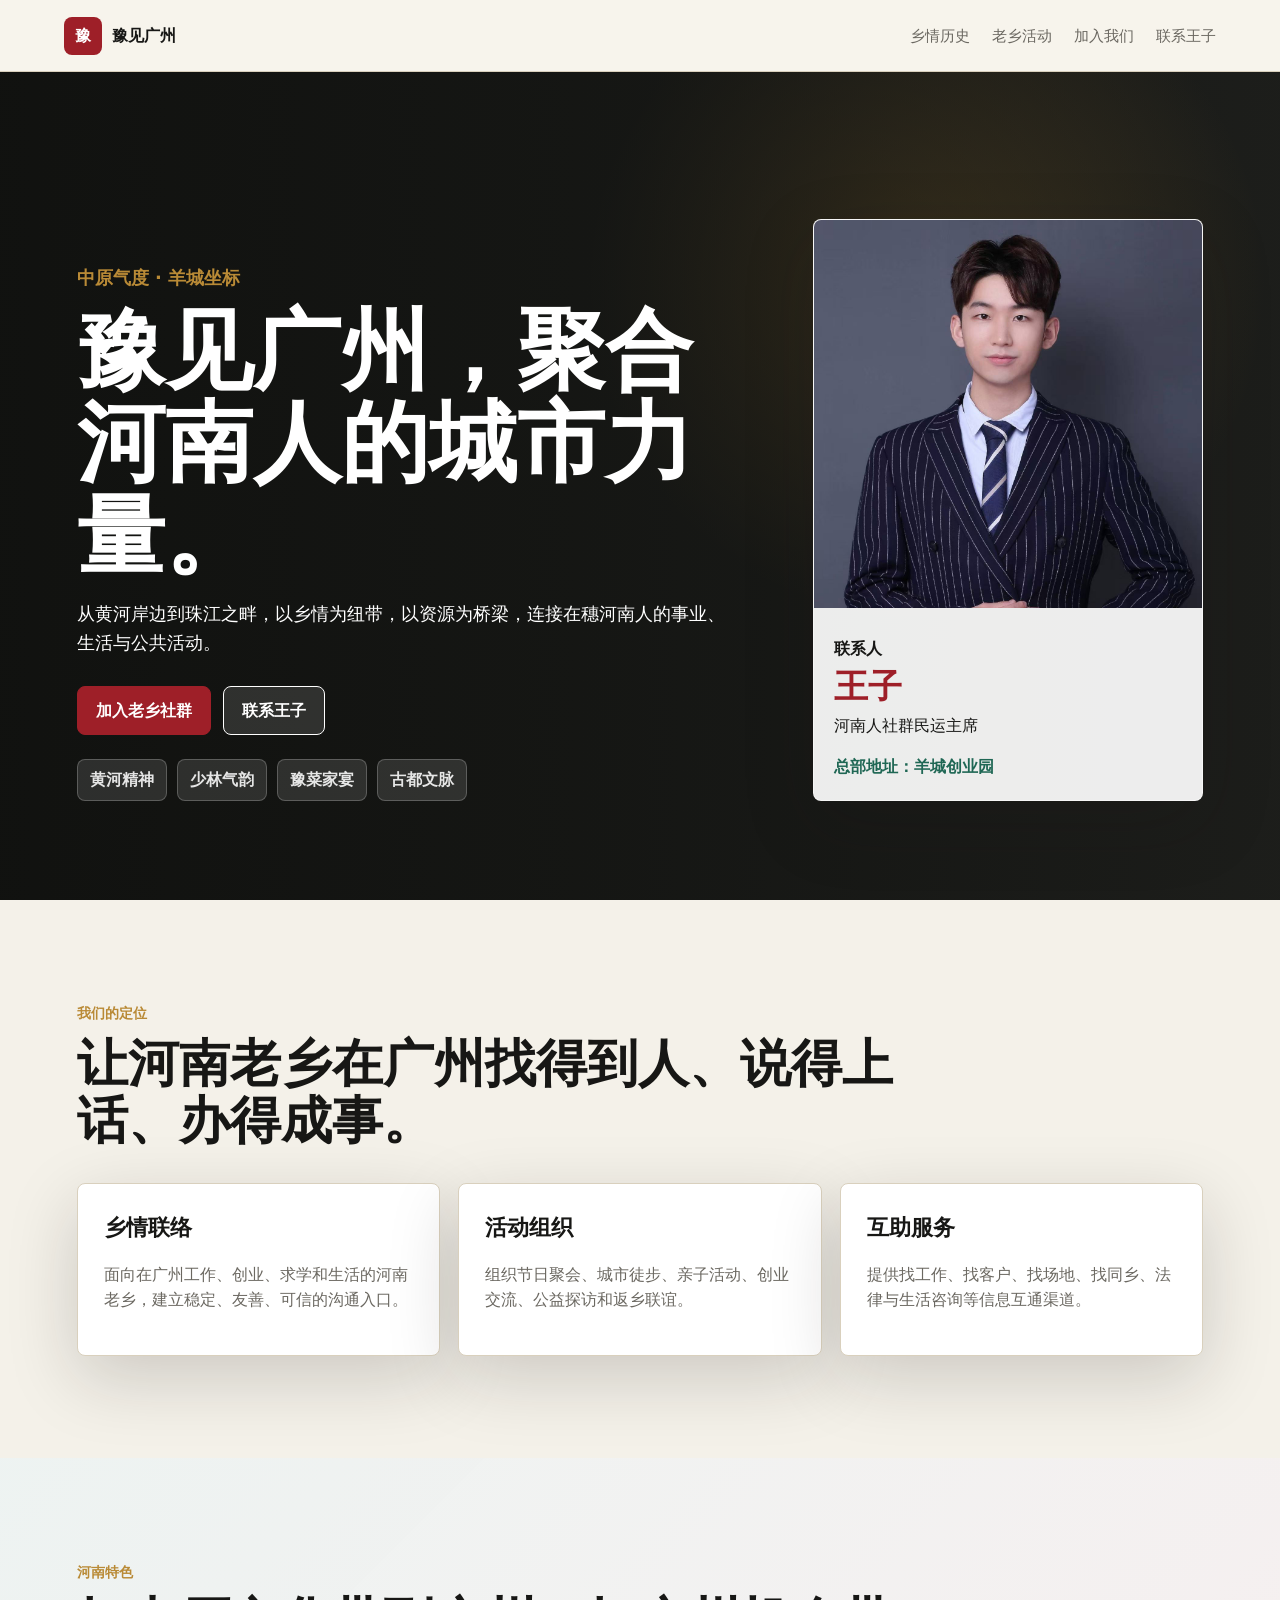
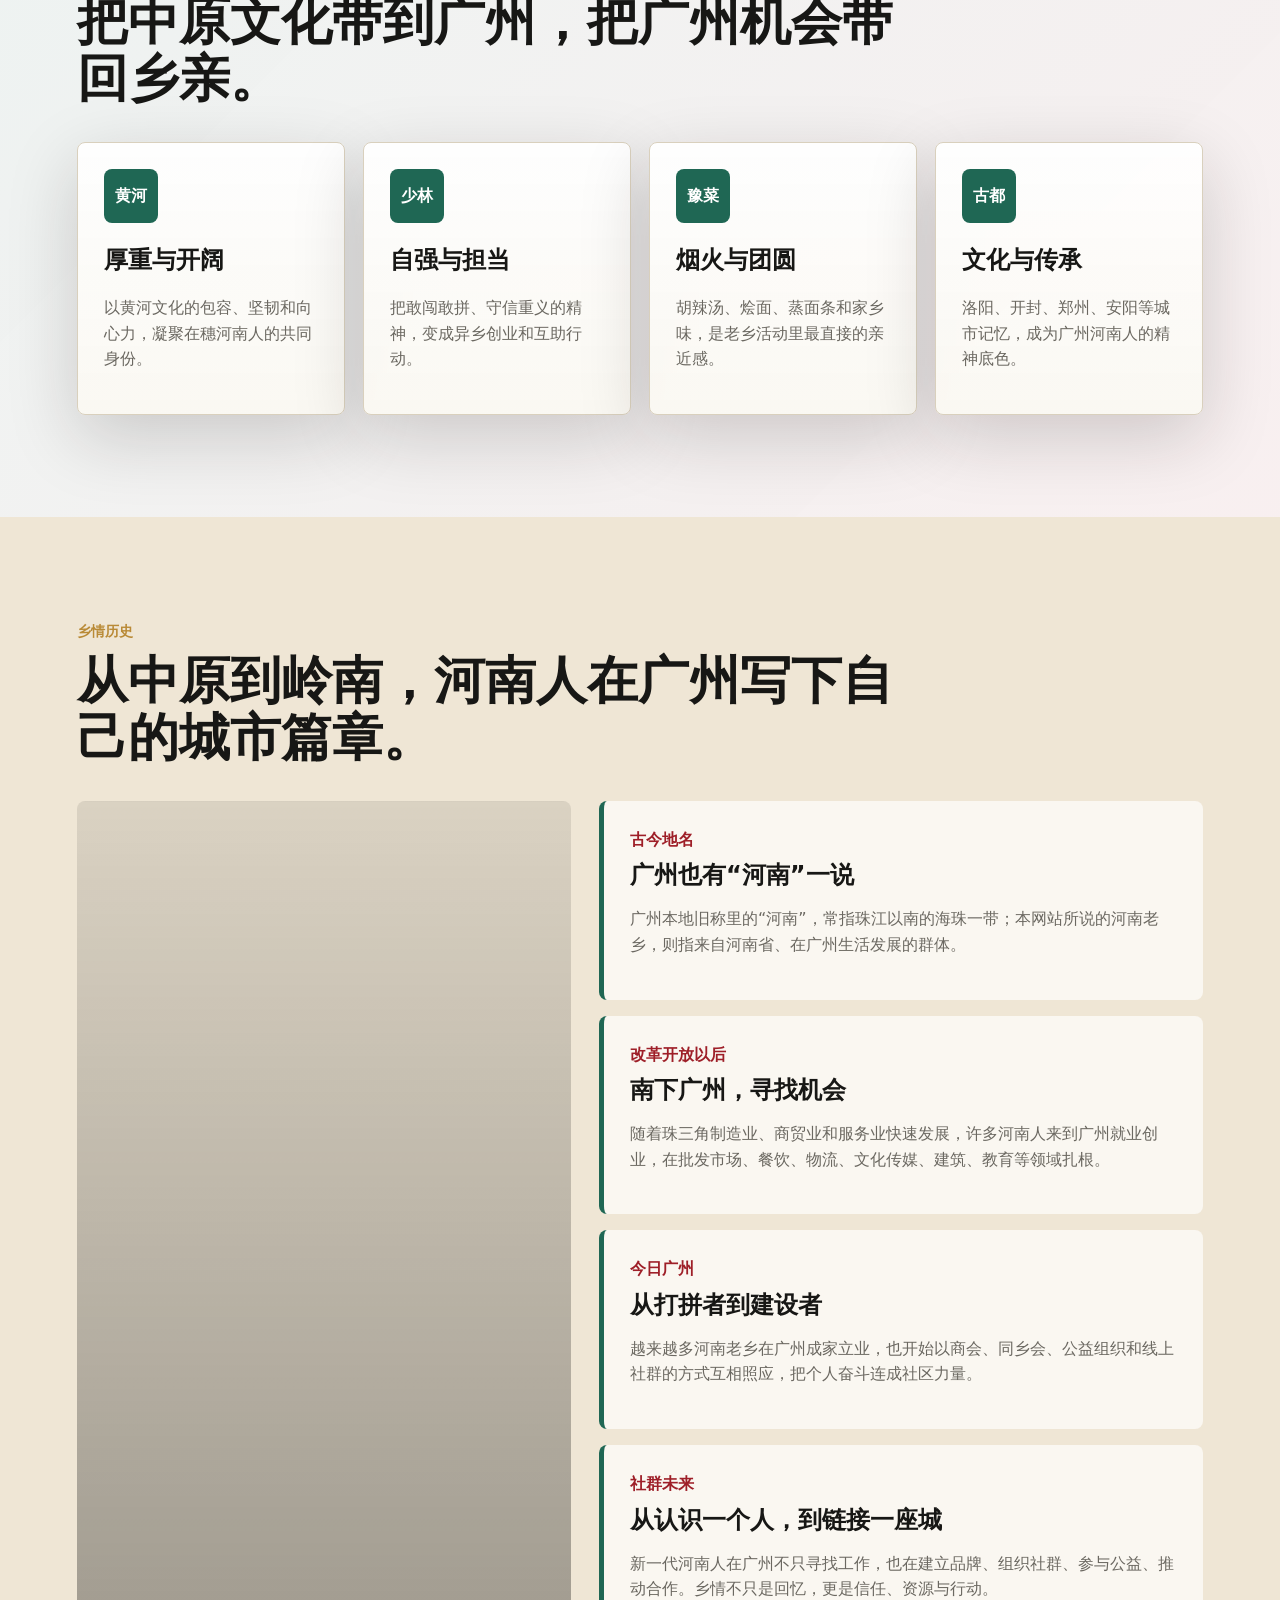
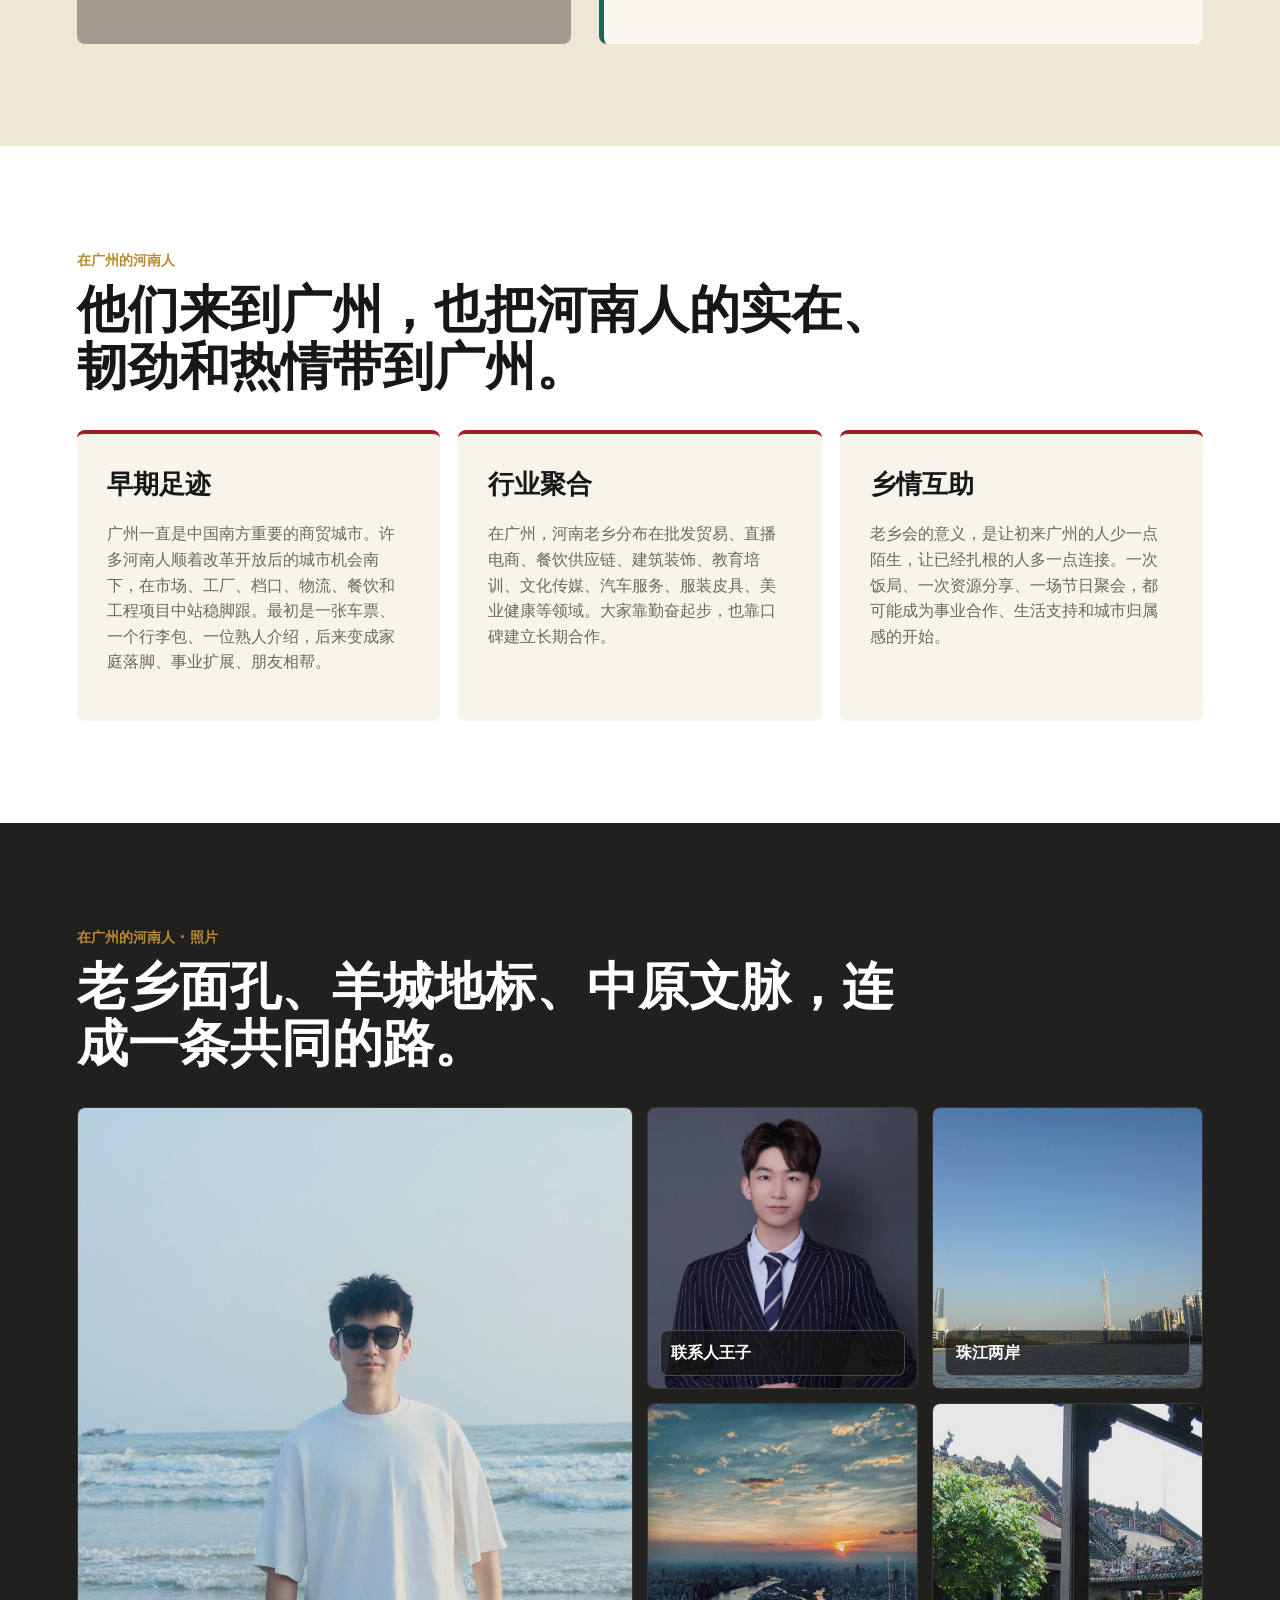
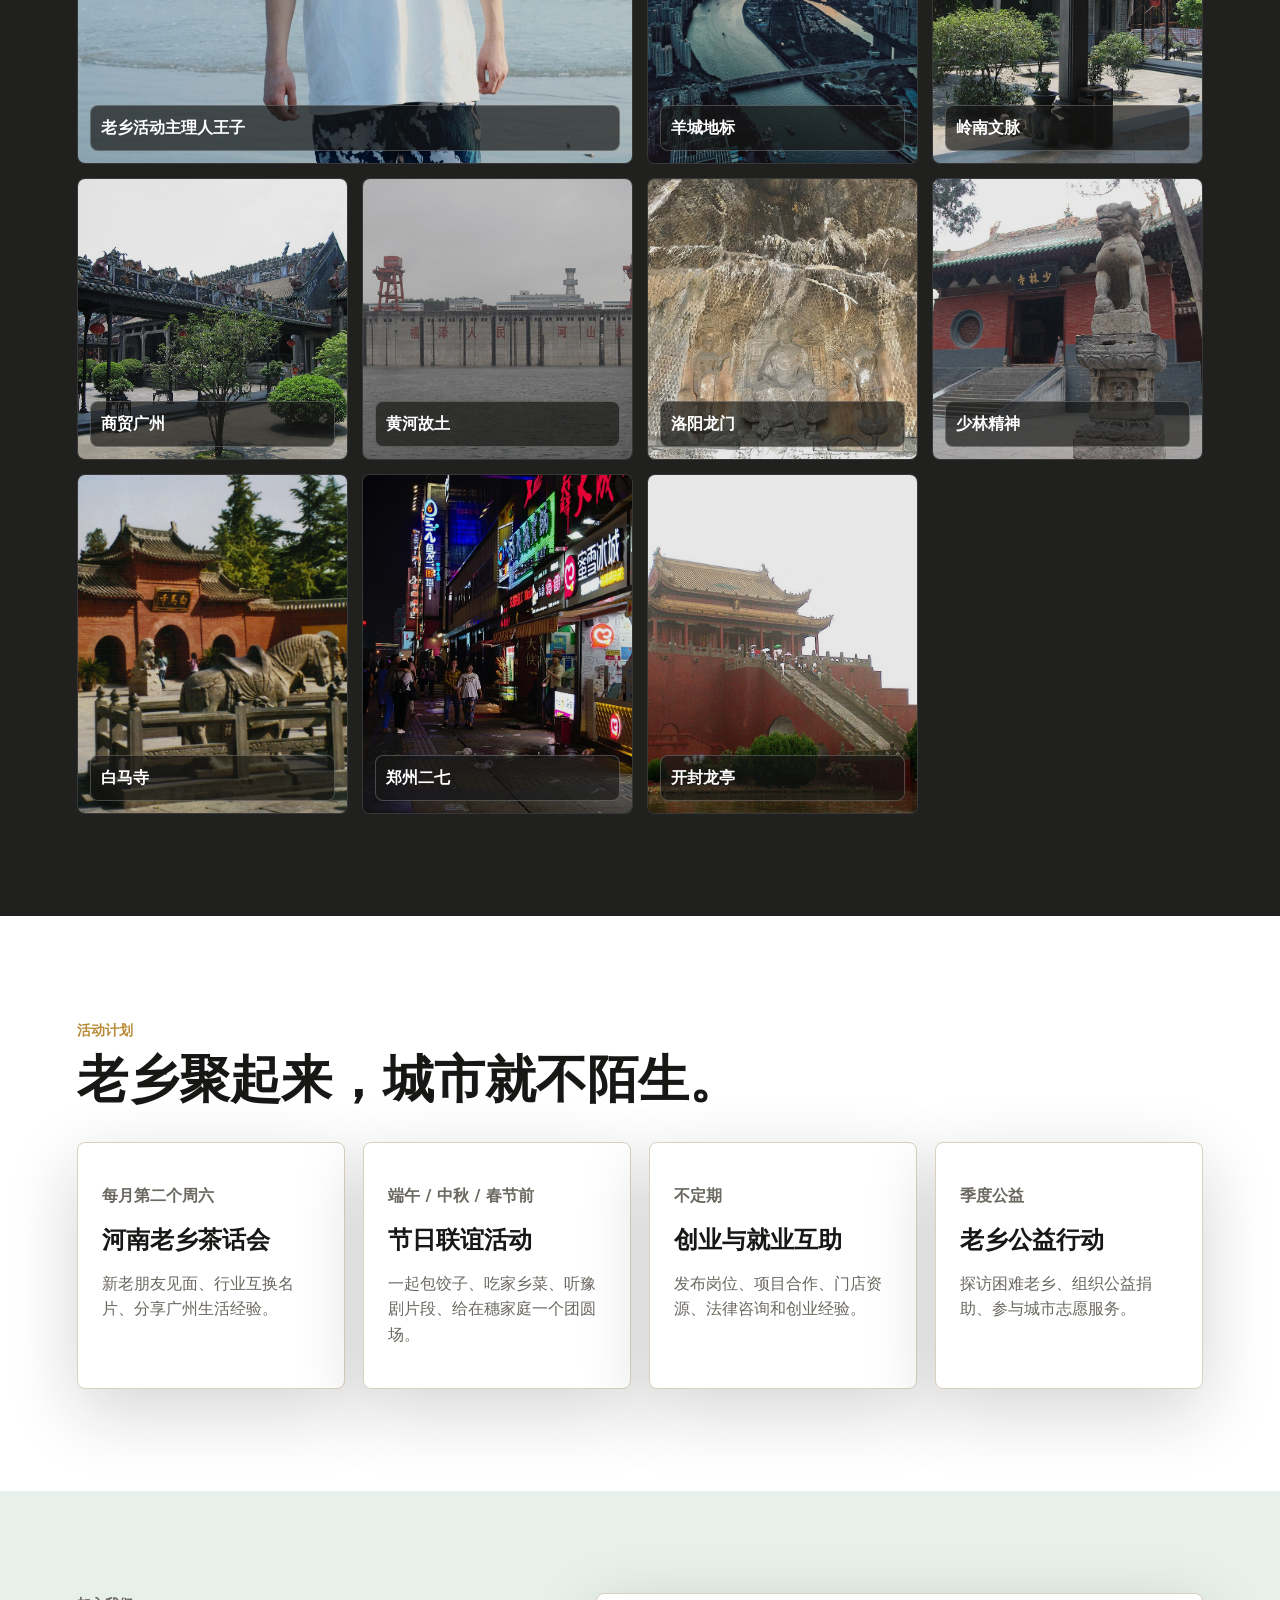
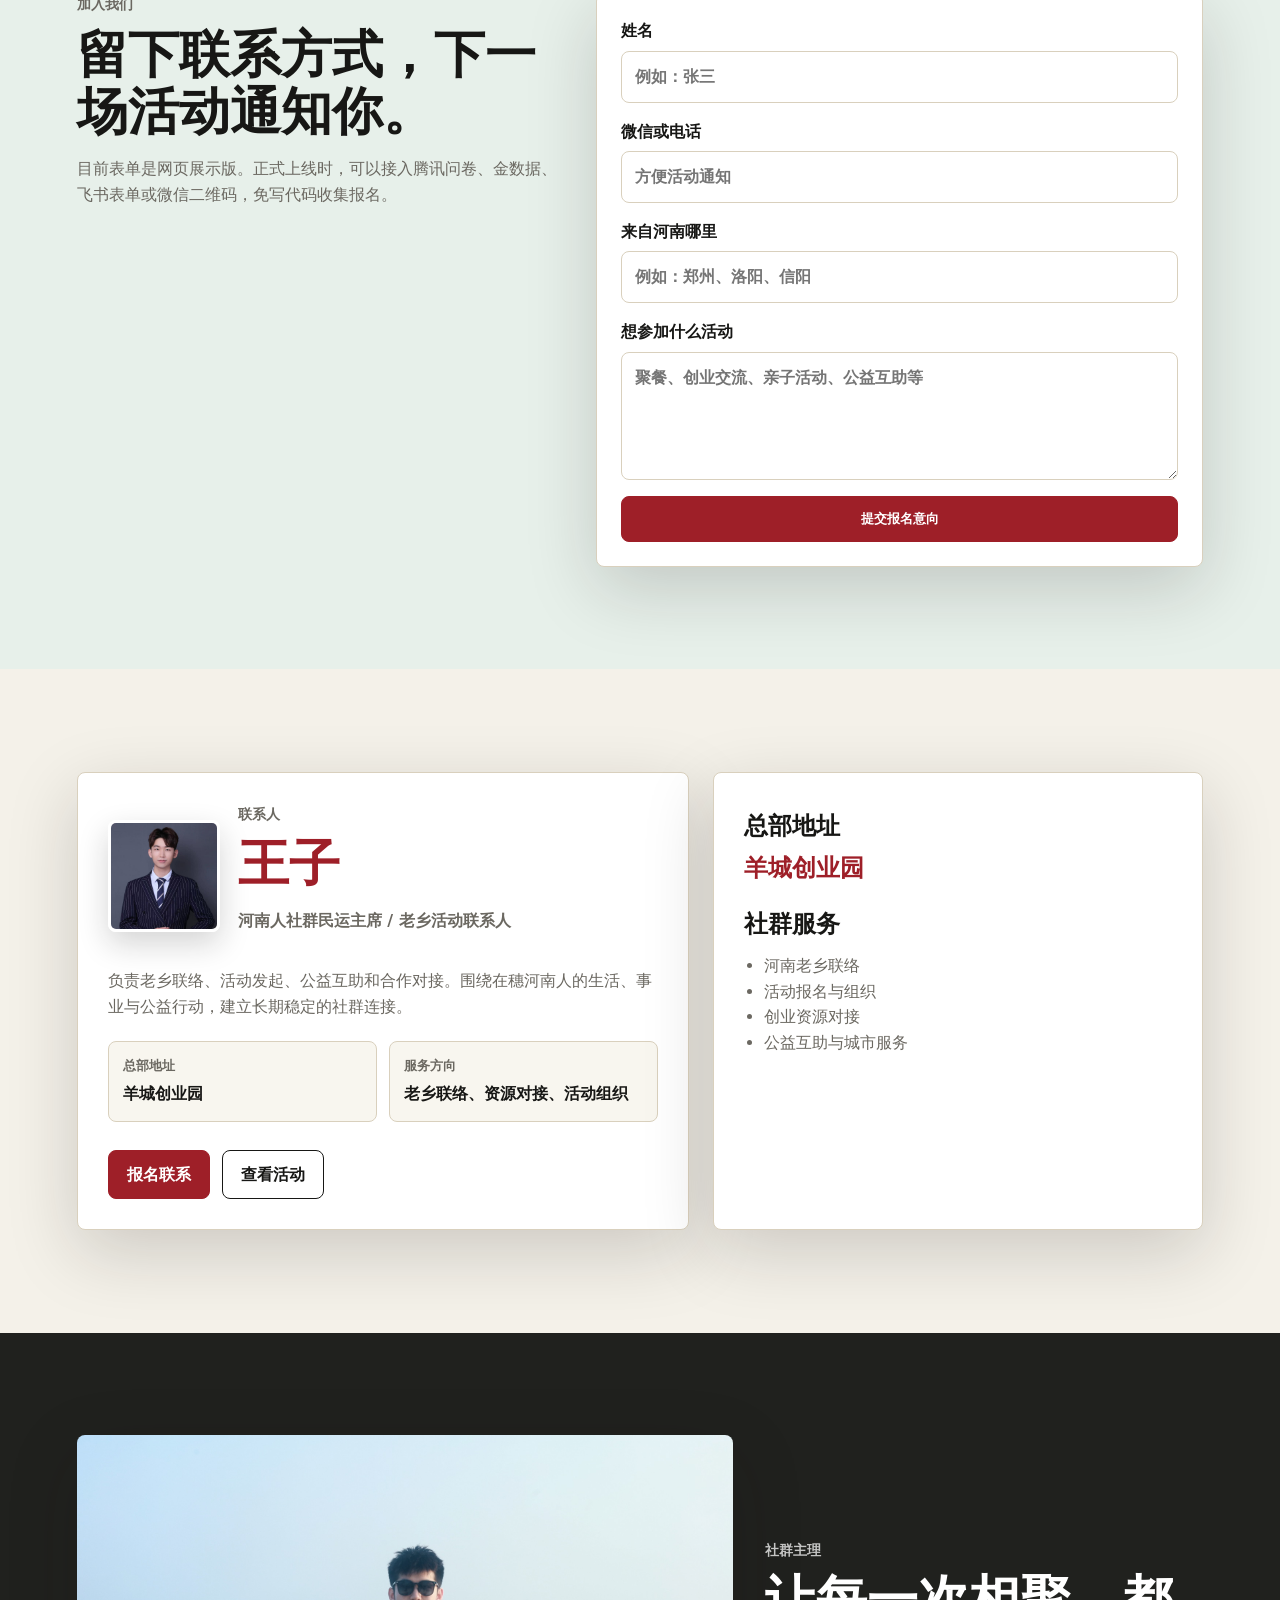
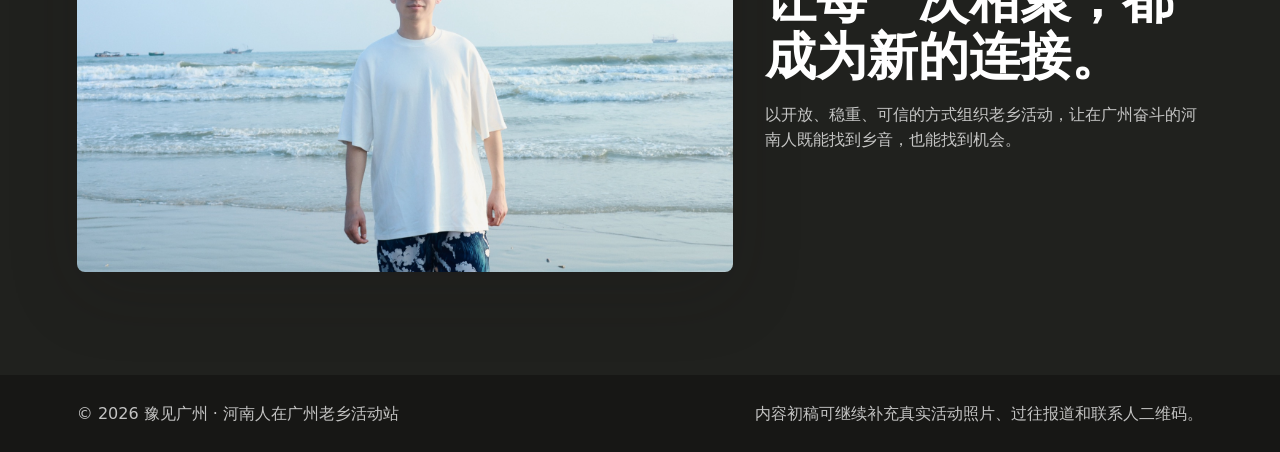
==== commit 9f6fc7b6: "Add Henan Guangzhou photo gallery" ====
--- a/index.html
+++ b/index.html
@@ -39,6 +39,12 @@
           <div class="hero-actions">
             <a class="button primary" href="#join">加入老乡社群</a>
             <a class="button ghost" href="#contact">联系王子</a>
+          </div>
+          <div class="hero-tags" aria-label="河南特色">
+            <span>黄河精神</span>
+            <span>少林气韵</span>
+            <span>豫菜家宴</span>
+            <span>古都文脉</span>
           </div>
         </div>
         <aside class="hero-card" aria-label="联系人王子">
@@ -171,8 +177,8 @@
 
       <section class="gallery section" aria-labelledby="gallery-title">
         <div class="section-heading">
-          <p class="eyebrow">影像墙</p>
-          <h2 id="gallery-title">珠江、黄河、城市烟火和老乡面孔，连成一条共同的路。</h2>
+          <p class="eyebrow">在广州的河南人 · 照片</p>
+          <h2 id="gallery-title">老乡面孔、羊城地标、中原文脉，连成一条共同的路。</h2>
         </div>
         <div class="photo-grid">
           <figure class="wide">
@@ -184,28 +190,44 @@
             <figcaption>联系人王子</figcaption>
           </figure>
           <figure>
-            <div class="visual-tile guangzhou-river" role="img" aria-label="广州珠江城市景观"></div>
+            <img src="assets/gz-pearl-canton.jpg" alt="广州珠江与城市建筑">
             <figcaption>珠江两岸</figcaption>
           </figure>
           <figure>
-            <div class="visual-tile canton" role="img" aria-label="广州塔城市景观"></div>
+            <img src="assets/gz-pearl-view.jpg" alt="广州珠江城市视角">
             <figcaption>羊城地标</figcaption>
           </figure>
           <figure>
-            <div class="visual-tile market" role="img" aria-label="广州市场与商贸氛围"></div>
+            <img src="assets/gz-chen-clan.jpg" alt="广州陈家祠建筑">
+            <figcaption>岭南文脉</figcaption>
+          </figure>
+          <figure>
+            <img src="assets/gz-chen-clan-2.jpg" alt="广州陈家祠院落">
             <figcaption>商贸广州</figcaption>
           </figure>
           <figure>
-            <div class="visual-tile yellow-river" role="img" aria-label="河南黄河文化意象"></div>
+            <img src="assets/hn-yellow-river.jpg" alt="河南黄河文化意象">
             <figcaption>黄河故土</figcaption>
           </figure>
           <figure>
-            <div class="visual-tile shaolin" role="img" aria-label="少林与中原文化意象"></div>
+            <img src="assets/hn-longmen.jpg" alt="洛阳龙门石窟">
+            <figcaption>洛阳龙门</figcaption>
+          </figure>
+          <figure>
+            <img src="assets/hn-shaolin.jpg" alt="河南少林寺">
             <figcaption>少林精神</figcaption>
           </figure>
           <figure>
-            <div class="visual-tile food" role="img" aria-label="河南面食与家乡味"></div>
-            <figcaption>家乡味道</figcaption>
+            <img src="assets/hn-whitehorse.jpg" alt="洛阳白马寺">
+            <figcaption>白马寺</figcaption>
+          </figure>
+          <figure>
+            <img src="assets/hn-erqi.jpg" alt="郑州二七广场夜景">
+            <figcaption>郑州二七</figcaption>
+          </figure>
+          <figure>
+            <img src="assets/hn-kaifeng.jpg" alt="河南开封龙亭">
+            <figcaption>开封龙亭</figcaption>
           </figure>
         </div>
       </section>
--- a/styles.css
+++ b/styles.css
@@ -190,6 +190,25 @@
   margin-top: 28px;
 }
 
+.hero-tags {
+  display: flex;
+  flex-wrap: wrap;
+  gap: 10px;
+  margin-top: 24px;
+}
+
+.hero-tags span {
+  display: inline-flex;
+  align-items: center;
+  min-height: 36px;
+  padding: 7px 12px;
+  color: rgba(255, 255, 255, 0.88);
+  background: rgba(255, 255, 255, 0.12);
+  border: 1px solid rgba(255, 255, 255, 0.22);
+  border-radius: 8px;
+  font-weight: 800;
+}
+
 .button {
   display: inline-flex;
   align-items: center;
@@ -410,6 +429,7 @@
 
 .photo-grid figure.wide {
   grid-column: span 2;
+  grid-row: span 2;
 }
 
 .photo-grid img,
@@ -420,6 +440,10 @@
   object-fit: cover;
   opacity: 0.9;
   transition: transform 0.4s ease, opacity 0.4s ease;
+}
+
+.photo-grid figure.wide img {
+  min-height: 574px;
 }
 
 .photo-grid figure:hover img,
@@ -748,5 +772,10 @@
 
   .photo-grid figure.wide {
     grid-column: span 1;
-  }
-}
+    grid-row: span 1;
+  }
+
+  .photo-grid figure.wide img {
+    min-height: 280px;
+  }
+}
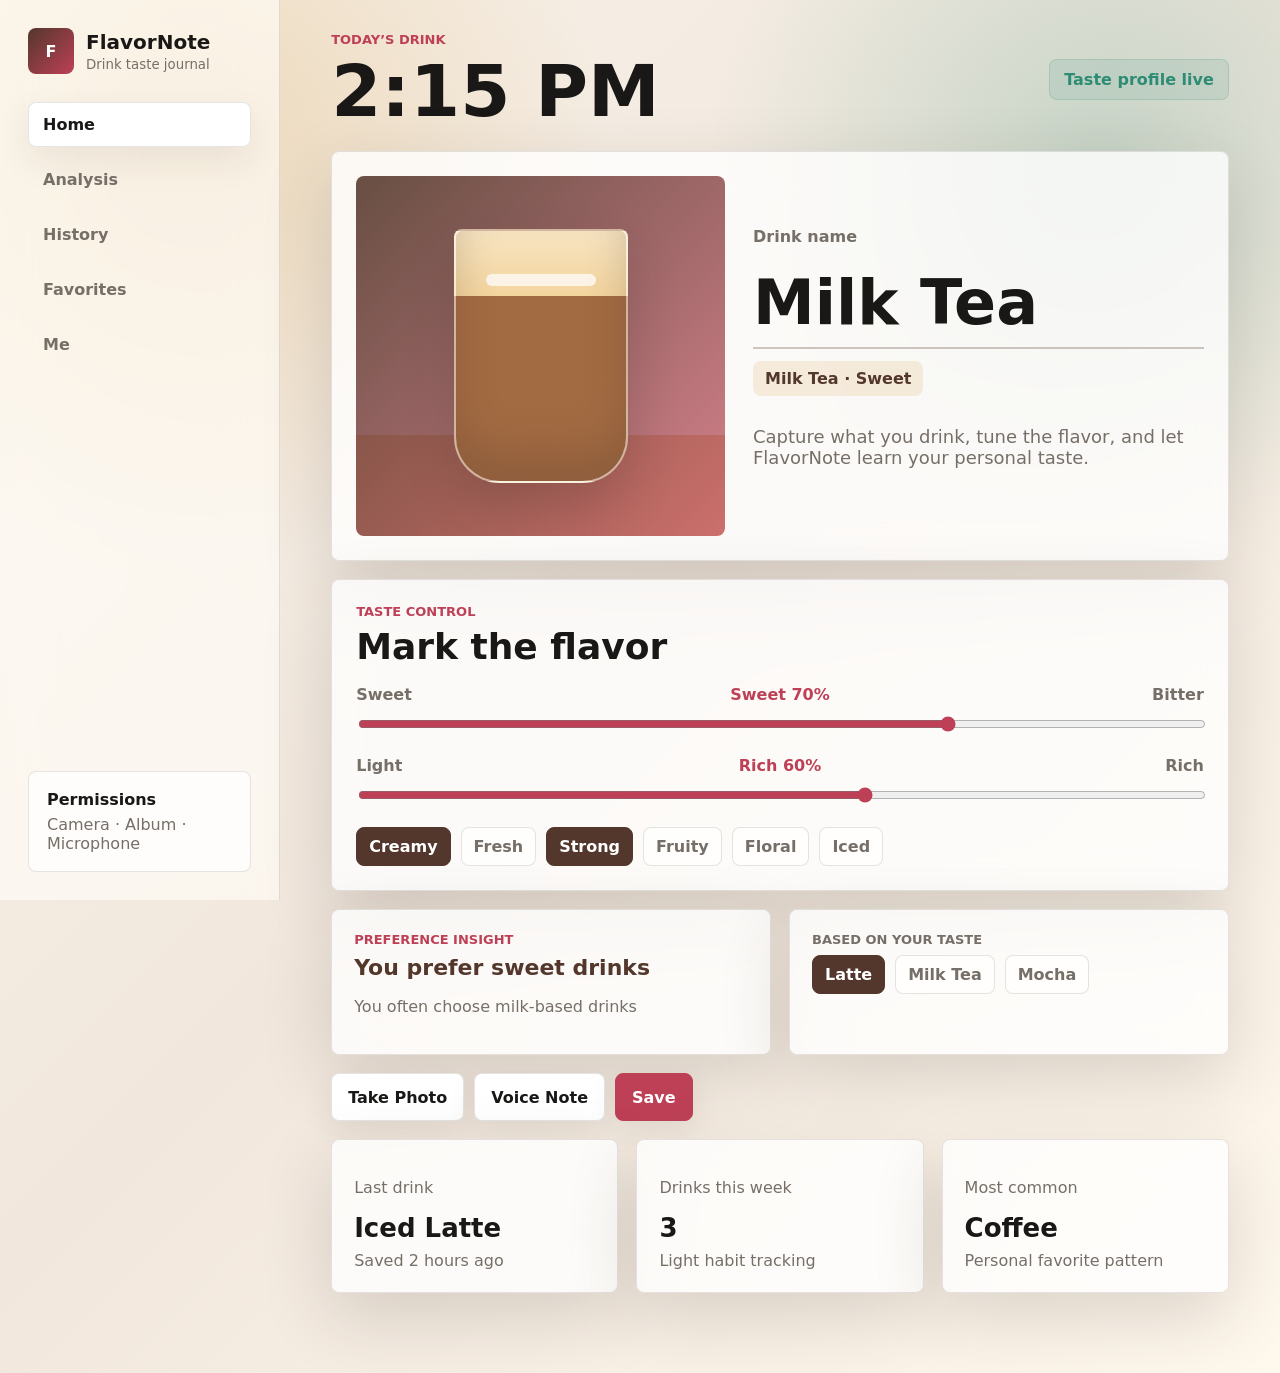
==== commit 61d12a0f: "Build FlavorNote drink journal app" ====
--- a/index.html
+++ b/index.html
@@ -1,352 +1,237 @@
 <!doctype html>
-<html lang="zh-CN">
+<html lang="en">
   <head>
     <meta charset="utf-8">
     <meta name="viewport" content="width=device-width, initial-scale=1">
-    <title>豫见广州 | 河南人在广州老乡活动站</title>
+    <title>FlavorNote | Drink Taste Journal</title>
     <meta
       name="description"
-      content="豫见广州是河南人在广州的老乡活动网站，记录乡情、互助、活动与联系人王子的社区工作。"
+      content="FlavorNote is a lightweight drink journal for recording daily drinks, taste notes, and personal preferences."
     >
     <link rel="stylesheet" href="styles.css">
   </head>
   <body>
-    <header class="site-header">
-      <a class="brand" href="#top" aria-label="豫见广州首页">
-        <span class="brand-mark">豫</span>
-        <span>豫见广州</span>
-      </a>
-      <button class="nav-toggle" type="button" aria-expanded="false" aria-controls="site-nav">
-        菜单
-      </button>
-      <nav id="site-nav" class="site-nav" aria-label="主导航">
-        <a href="#history">乡情历史</a>
-        <a href="#events">老乡活动</a>
-        <a href="#join">加入我们</a>
-        <a href="#contact">联系王子</a>
-      </nav>
-    </header>
-
-    <main id="top">
-      <section class="hero" aria-labelledby="hero-title">
-        <div class="hero-media" role="img" aria-label="广州珠江两岸城市夜景"></div>
-        <div class="hero-copy">
-          <p class="eyebrow">中原气度 · 羊城坐标</p>
-          <h1 id="hero-title">豫见广州，聚合河南人的城市力量。</h1>
-          <p>
-            从黄河岸边到珠江之畔，以乡情为纽带，以资源为桥梁，连接在穗河南人的事业、生活与公共活动。
-          </p>
-          <div class="hero-actions">
-            <a class="button primary" href="#join">加入老乡社群</a>
-            <a class="button ghost" href="#contact">联系王子</a>
-          </div>
-          <div class="hero-tags" aria-label="河南特色">
-            <span>黄河精神</span>
-            <span>少林气韵</span>
-            <span>豫菜家宴</span>
-            <span>古都文脉</span>
+    <div class="app-shell">
+      <aside class="sidebar" aria-label="FlavorNote navigation">
+        <div class="brand">
+          <span class="brand-mark">F</span>
+          <div>
+            <strong>FlavorNote</strong>
+            <small>Drink taste journal</small>
           </div>
         </div>
-        <aside class="hero-card" aria-label="联系人王子">
-          <img src="assets/wangzi-portrait.jpg" alt="联系人王子肖像">
-          <div>
-            <p class="eyebrow">联系人</p>
-            <h2>王子</h2>
-            <p>河南人社群民运主席</p>
-            <span>总部地址：羊城创业园</span>
+
+        <nav class="side-nav" aria-label="Primary">
+          <button class="nav-item active" type="button" data-page="home">Home</button>
+          <button class="nav-item" type="button" data-page="analysis">Analysis</button>
+          <button class="nav-item" type="button" data-page="history">History</button>
+          <button class="nav-item" type="button" data-page="favorites">Favorites</button>
+          <button class="nav-item" type="button" data-page="profile">Me</button>
+        </nav>
+
+        <section class="permission-card" aria-label="Permissions">
+          <p>Permissions</p>
+          <span>Camera · Album · Microphone</span>
+        </section>
+      </aside>
+
+      <main class="main">
+        <section class="page active" id="home" aria-labelledby="home-title">
+          <header class="topbar">
+            <div>
+              <p class="eyebrow">Today’s Drink</p>
+              <h1 id="home-title">2:15 PM</h1>
+            </div>
+            <div class="status-pill">Taste profile live</div>
+          </header>
+
+          <section class="drink-hero">
+            <div class="drink-visual">
+              <img id="drinkPreview" alt="Selected drink preview">
+              <div class="glass-art" id="glassArt" aria-hidden="true">
+                <span></span>
+              </div>
+            </div>
+            <div class="drink-content">
+              <label class="field-label" for="drinkName">Drink name</label>
+              <input id="drinkName" class="drink-input" type="text" value="Milk Tea" autocomplete="off">
+              <p class="auto-note" id="autoNote">Milk Tea · Sweet</p>
+              <p class="hero-copy">
+                Capture what you drink, tune the flavor, and let FlavorNote learn your personal taste.
+              </p>
+            </div>
+          </section>
+
+          <section class="control-panel" aria-labelledby="taste-title">
+            <div class="section-title">
+              <p class="eyebrow">Taste control</p>
+              <h2 id="taste-title">Mark the flavor</h2>
+            </div>
+
+            <div class="slider-group">
+              <div class="slider-row">
+                <div class="slider-copy">
+                  <span>Sweet</span>
+                  <strong id="sweetLabel">Sweet 70%</strong>
+                  <span>Bitter</span>
+                </div>
+                <input id="sweetSlider" type="range" min="0" max="100" value="70">
+              </div>
+
+              <div class="slider-row">
+                <div class="slider-copy">
+                  <span>Light</span>
+                  <strong id="richLabel">Rich 60%</strong>
+                  <span>Rich</span>
+                </div>
+                <input id="richSlider" type="range" min="0" max="100" value="60">
+              </div>
+            </div>
+
+            <div class="tag-cloud" aria-label="Flavor tags">
+              <button class="tag active" type="button">Creamy</button>
+              <button class="tag" type="button">Fresh</button>
+              <button class="tag active" type="button">Strong</button>
+              <button class="tag" type="button">Fruity</button>
+              <button class="tag" type="button">Floral</button>
+              <button class="tag" type="button">Iced</button>
+            </div>
+          </section>
+
+          <section class="insights-row">
+            <article class="insight-card">
+              <p class="eyebrow">Preference insight</p>
+              <h3 id="preferenceText">You prefer sweet drinks</h3>
+              <p id="habitText">You often choose milk-based drinks</p>
+            </article>
+            <article class="recommend-card">
+              <p class="eyebrow">Based on your taste</p>
+              <div id="recommendations" class="recommend-list">
+                <span>Latte</span>
+                <span>Fruit Tea</span>
+                <span>Cold Brew</span>
+              </div>
+            </article>
+          </section>
+
+          <section class="actions-bar" aria-label="Drink actions">
+            <label class="action-button">
+              Take Photo
+              <input id="photoInput" type="file" accept="image/*" capture="environment">
+            </label>
+            <button id="voiceBtn" class="action-button" type="button">Voice Note</button>
+            <button id="saveBtn" class="action-button primary" type="button">Save</button>
+          </section>
+
+          <section class="quick-grid" aria-label="Quick record">
+            <article>
+              <p>Last drink</p>
+              <strong id="lastDrink">Iced Latte</strong>
+              <span id="lastSaved">Saved 2 hours ago</span>
+            </article>
+            <article>
+              <p>Drinks this week</p>
+              <strong id="weekCount">5</strong>
+              <span>Light habit tracking</span>
+            </article>
+            <article>
+              <p>Most common</p>
+              <strong id="commonDrink">Milk Tea</strong>
+              <span>Personal favorite pattern</span>
+            </article>
+          </section>
+        </section>
+
+        <section class="page" id="analysis" aria-labelledby="analysis-title">
+          <header class="topbar">
+            <div>
+              <p class="eyebrow">Preference analysis</p>
+              <h1 id="analysis-title">Your taste map</h1>
+            </div>
+          </header>
+
+          <div class="analysis-layout">
+            <section class="chart-card">
+              <h2>Drink types %</h2>
+              <div class="donut" id="donutChart" aria-label="Drink type distribution"></div>
+              <div class="legend" id="typeLegend"></div>
+            </section>
+            <section class="metric-list">
+              <article>
+                <span>Sweetness preference</span>
+                <strong id="avgSweet">70%</strong>
+              </article>
+              <article>
+                <span>Richness preference</span>
+                <strong id="avgRich">60%</strong>
+              </article>
+              <article>
+                <span>Common category</span>
+                <strong id="analysisCommon">Milk Tea</strong>
+              </article>
+            </section>
           </div>
-        </aside>
-      </section>
-
-      <section class="intro section">
-        <div class="section-heading">
-          <p class="eyebrow">我们的定位</p>
-          <h2>让河南老乡在广州找得到人、说得上话、办得成事。</h2>
-        </div>
-        <div class="intro-grid">
-          <article>
-            <strong>乡情联络</strong>
-            <p>面向在广州工作、创业、求学和生活的河南老乡，建立稳定、友善、可信的沟通入口。</p>
-          </article>
-          <article>
-            <strong>活动组织</strong>
-            <p>组织节日聚会、城市徒步、亲子活动、创业交流、公益探访和返乡联谊。</p>
-          </article>
-          <article>
-            <strong>互助服务</strong>
-            <p>提供找工作、找客户、找场地、找同乡、法律与生活咨询等信息互通渠道。</p>
-          </article>
-        </div>
-      </section>
-
-      <section class="heritage section" aria-labelledby="heritage-title">
-        <div class="section-heading">
-          <p class="eyebrow">河南特色</p>
-          <h2 id="heritage-title">把中原文化带到广州，把广州机会带回乡亲。</h2>
-        </div>
-        <div class="heritage-grid">
-          <article>
-            <span>黄河</span>
-            <h3>厚重与开阔</h3>
-            <p>以黄河文化的包容、坚韧和向心力，凝聚在穗河南人的共同身份。</p>
-          </article>
-          <article>
-            <span>少林</span>
-            <h3>自强与担当</h3>
-            <p>把敢闯敢拼、守信重义的精神，变成异乡创业和互助行动。</p>
-          </article>
-          <article>
-            <span>豫菜</span>
-            <h3>烟火与团圆</h3>
-            <p>胡辣汤、烩面、蒸面条和家乡味，是老乡活动里最直接的亲近感。</p>
-          </article>
-          <article>
-            <span>古都</span>
-            <h3>文化与传承</h3>
-            <p>洛阳、开封、郑州、安阳等城市记忆，成为广州河南人的精神底色。</p>
-          </article>
-        </div>
-      </section>
-
-      <section id="history" class="history section">
-        <div class="section-heading">
-          <p class="eyebrow">乡情历史</p>
-          <h2>从中原到岭南，河南人在广州写下自己的城市篇章。</h2>
-        </div>
-        <div class="history-layout">
-          <div class="history-photo" role="img" aria-label="黄河与中原文化意象"></div>
-          <div class="timeline" aria-label="河南人在广州的社区脉络">
-            <article class="timeline-item">
-              <span>古今地名</span>
-              <h3>广州也有“河南”一说</h3>
-              <p>
-                广州本地旧称里的“河南”，常指珠江以南的海珠一带；本网站所说的河南老乡，则指来自河南省、在广州生活发展的群体。
-              </p>
-            </article>
-            <article class="timeline-item">
-              <span>改革开放以后</span>
-              <h3>南下广州，寻找机会</h3>
-              <p>
-                随着珠三角制造业、商贸业和服务业快速发展，许多河南人来到广州就业创业，在批发市场、餐饮、物流、文化传媒、建筑、教育等领域扎根。
-              </p>
-            </article>
-            <article class="timeline-item">
-              <span>今日广州</span>
-              <h3>从打拼者到建设者</h3>
-              <p>
-                越来越多河南老乡在广州成家立业，也开始以商会、同乡会、公益组织和线上社群的方式互相照应，把个人奋斗连成社区力量。
-              </p>
-            </article>
-            <article class="timeline-item">
-              <span>社群未来</span>
-              <h3>从认识一个人，到链接一座城</h3>
-              <p>
-                新一代河南人在广州不只寻找工作，也在建立品牌、组织社群、参与公益、推动合作。乡情不只是回忆，更是信任、资源与行动。
-              </p>
-            </article>
-          </div>
-        </div>
-      </section>
-
-      <section class="story section" aria-labelledby="story-title">
-        <div class="section-heading">
-          <p class="eyebrow">在广州的河南人</p>
-          <h2 id="story-title">他们来到广州，也把河南人的实在、韧劲和热情带到广州。</h2>
-        </div>
-        <div class="story-columns">
-          <article>
-            <h3>早期足迹</h3>
-            <p>
-              广州一直是中国南方重要的商贸城市。许多河南人顺着改革开放后的城市机会南下，在市场、工厂、档口、物流、餐饮和工程项目中站稳脚跟。最初是一张车票、一个行李包、一位熟人介绍，后来变成家庭落脚、事业扩展、朋友相帮。
-            </p>
-          </article>
-          <article>
-            <h3>行业聚合</h3>
-            <p>
-              在广州，河南老乡分布在批发贸易、直播电商、餐饮供应链、建筑装饰、教育培训、文化传媒、汽车服务、服装皮具、美业健康等领域。大家靠勤奋起步，也靠口碑建立长期合作。
-            </p>
-          </article>
-          <article>
-            <h3>乡情互助</h3>
-            <p>
-              老乡会的意义，是让初来广州的人少一点陌生，让已经扎根的人多一点连接。一次饭局、一次资源分享、一场节日聚会，都可能成为事业合作、生活支持和城市归属感的开始。
-            </p>
-          </article>
-        </div>
-      </section>
-
-      <section class="gallery section" aria-labelledby="gallery-title">
-        <div class="section-heading">
-          <p class="eyebrow">在广州的河南人 · 照片</p>
-          <h2 id="gallery-title">老乡面孔、羊城地标、中原文脉，连成一条共同的路。</h2>
-        </div>
-        <div class="photo-grid">
-          <figure class="wide">
-            <img src="assets/wangzi-coast.jpg" alt="王子在海边的生活照片">
-            <figcaption>老乡活动主理人王子</figcaption>
-          </figure>
-          <figure>
-            <img src="assets/wangzi-portrait.jpg" alt="王子的正式肖像">
-            <figcaption>联系人王子</figcaption>
-          </figure>
-          <figure>
-            <img src="assets/gz-pearl-canton.jpg" alt="广州珠江与城市建筑">
-            <figcaption>珠江两岸</figcaption>
-          </figure>
-          <figure>
-            <img src="assets/gz-pearl-view.jpg" alt="广州珠江城市视角">
-            <figcaption>羊城地标</figcaption>
-          </figure>
-          <figure>
-            <img src="assets/gz-chen-clan.jpg" alt="广州陈家祠建筑">
-            <figcaption>岭南文脉</figcaption>
-          </figure>
-          <figure>
-            <img src="assets/gz-chen-clan-2.jpg" alt="广州陈家祠院落">
-            <figcaption>商贸广州</figcaption>
-          </figure>
-          <figure>
-            <img src="assets/hn-yellow-river.jpg" alt="河南黄河文化意象">
-            <figcaption>黄河故土</figcaption>
-          </figure>
-          <figure>
-            <img src="assets/hn-longmen.jpg" alt="洛阳龙门石窟">
-            <figcaption>洛阳龙门</figcaption>
-          </figure>
-          <figure>
-            <img src="assets/hn-shaolin.jpg" alt="河南少林寺">
-            <figcaption>少林精神</figcaption>
-          </figure>
-          <figure>
-            <img src="assets/hn-whitehorse.jpg" alt="洛阳白马寺">
-            <figcaption>白马寺</figcaption>
-          </figure>
-          <figure>
-            <img src="assets/hn-erqi.jpg" alt="郑州二七广场夜景">
-            <figcaption>郑州二七</figcaption>
-          </figure>
-          <figure>
-            <img src="assets/hn-kaifeng.jpg" alt="河南开封龙亭">
-            <figcaption>开封龙亭</figcaption>
-          </figure>
-        </div>
-      </section>
-
-      <section id="events" class="events section">
-        <div class="section-heading">
-          <p class="eyebrow">活动计划</p>
-          <h2>老乡聚起来，城市就不陌生。</h2>
-        </div>
-        <div class="event-list">
-          <article class="event-card">
-            <p class="event-date">每月第二个周六</p>
-            <h3>河南老乡茶话会</h3>
-            <p>新老朋友见面、行业互换名片、分享广州生活经验。</p>
-          </article>
-          <article class="event-card">
-            <p class="event-date">端午 / 中秋 / 春节前</p>
-            <h3>节日联谊活动</h3>
-            <p>一起包饺子、吃家乡菜、听豫剧片段、给在穗家庭一个团圆场。</p>
-          </article>
-          <article class="event-card">
-            <p class="event-date">不定期</p>
-            <h3>创业与就业互助</h3>
-            <p>发布岗位、项目合作、门店资源、法律咨询和创业经验。</p>
-          </article>
-          <article class="event-card">
-            <p class="event-date">季度公益</p>
-            <h3>老乡公益行动</h3>
-            <p>探访困难老乡、组织公益捐助、参与城市志愿服务。</p>
-          </article>
-        </div>
-      </section>
-
-      <section id="join" class="join section">
-        <div>
-          <p class="eyebrow">加入我们</p>
-          <h2>留下联系方式，下一场活动通知你。</h2>
-          <p>
-            目前表单是网页展示版。正式上线时，可以接入腾讯问卷、金数据、飞书表单或微信二维码，免写代码收集报名。
-          </p>
-        </div>
-        <form class="signup-form" action="#join" method="get">
-          <label>
-            姓名
-            <input type="text" name="姓名" placeholder="例如：张三" required>
-          </label>
-          <label>
-            微信或电话
-            <input type="text" name="联系方式" placeholder="方便活动通知" required>
-          </label>
-          <label>
-            来自河南哪里
-            <input type="text" name="家乡" placeholder="例如：郑州、洛阳、信阳">
-          </label>
-          <label>
-            想参加什么活动
-            <textarea name="活动意向" rows="4" placeholder="聚餐、创业交流、亲子活动、公益互助等"></textarea>
-          </label>
-          <button class="button primary" type="submit">提交报名意向</button>
-        </form>
-      </section>
-
-      <section id="contact" class="contact section">
-        <div class="contact-panel">
-          <div class="profile-head">
-            <img src="assets/wangzi-portrait.jpg" alt="王子肖像">
-            <div>
-              <p class="eyebrow">联系人</p>
-              <h2>王子</h2>
-              <p class="role">河南人社群民运主席 / 老乡活动联系人</p>
-            </div>
-          </div>
-          <p>
-            负责老乡联络、活动发起、公益互助和合作对接。围绕在穗河南人的生活、事业与公益行动，建立长期稳定的社群连接。
-          </p>
-          <dl class="contact-meta">
-            <div>
-              <dt>总部地址</dt>
-              <dd>羊城创业园</dd>
-            </div>
-            <div>
-              <dt>服务方向</dt>
-              <dd>老乡联络、资源对接、活动组织</dd>
-            </div>
-          </dl>
-          <div class="contact-links">
-            <a class="button primary" href="#join">报名联系</a>
-            <a class="button ghost" href="#events">查看活动</a>
-          </div>
-        </div>
-        <aside class="notice" aria-label="总部地址">
-          <h3>总部地址</h3>
-          <p>羊城创业园</p>
-          <h3>社群服务</h3>
-          <ul>
-            <li>河南老乡联络</li>
-            <li>活动报名与组织</li>
-            <li>创业资源对接</li>
-            <li>公益互助与城市服务</li>
-          </ul>
-        </aside>
-      </section>
-
-      <section class="founder section" aria-label="王子活动形象">
-        <img src="assets/wangzi-coast.jpg" alt="王子在海边的生活照片">
-        <div>
-          <p class="eyebrow">社群主理</p>
-          <h2>让每一次相聚，都成为新的连接。</h2>
-          <p>
-            以开放、稳重、可信的方式组织老乡活动，让在广州奋斗的河南人既能找到乡音，也能找到机会。
-          </p>
-        </div>
-      </section>
-    </main>
-
-    <footer class="site-footer">
-      <p>© 2026 豫见广州 · 河南人在广州老乡活动站</p>
-      <p>内容初稿可继续补充真实活动照片、过往报道和联系人二维码。</p>
-    </footer>
+        </section>
+
+        <section class="page" id="history" aria-labelledby="history-title">
+          <header class="topbar">
+            <div>
+              <p class="eyebrow">History</p>
+              <h1 id="history-title">Drink timeline</h1>
+            </div>
+          </header>
+          <div class="card-flow" id="historyList"></div>
+        </section>
+
+        <section class="page" id="favorites" aria-labelledby="favorites-title">
+          <header class="topbar">
+            <div>
+              <p class="eyebrow">Favorites</p>
+              <h1 id="favorites-title">Loved drinks</h1>
+            </div>
+          </header>
+          <div class="card-flow" id="favoriteList"></div>
+        </section>
+
+        <section class="page" id="profile" aria-labelledby="profile-title">
+          <header class="topbar">
+            <div>
+              <p class="eyebrow">Me</p>
+              <h1 id="profile-title">Flavor identity</h1>
+            </div>
+          </header>
+          <section class="profile-card">
+            <div class="avatar">FN</div>
+            <div>
+              <h2>Daily drink explorer</h2>
+              <p id="profileSummary">You prefer sweet, rich, milk-based drinks.</p>
+            </div>
+          </section>
+          <section class="paywall-grid" aria-label="In-app purchase ideas">
+            <article>
+              <h3>Record Plus</h3>
+              <p>Expand drink record capacity for long-term tracking.</p>
+            </article>
+            <article>
+              <h3>Insight Pro</h3>
+              <p>Unlock enhanced preference analysis and weekly patterns.</p>
+            </article>
+            <article>
+              <h3>Voice Plus</h3>
+              <p>Turn voice notes into structured taste memories.</p>
+            </article>
+          </section>
+        </section>
+      </main>
+    </div>
+
+    <nav class="bottom-nav" aria-label="Mobile navigation">
+      <button class="nav-item active" type="button" data-page="home">Home</button>
+      <button class="nav-item" type="button" data-page="analysis">Analysis</button>
+      <button class="nav-item" type="button" data-page="history">History</button>
+      <button class="nav-item" type="button" data-page="favorites">Love</button>
+      <button class="nav-item" type="button" data-page="profile">Me</button>
+    </nav>
 
     <script src="script.js"></script>
   </body>
--- a/styles.css
+++ b/styles.css
@@ -1,14 +1,15 @@
 :root {
-  --ink: #171715;
-  --muted: #6b6861;
-  --paper: #f4f1e9;
-  --surface: #ffffff;
-  --line: #d9d0bd;
-  --red: #9e1f28;
-  --green: #1f6754;
-  --gold: #b98a36;
-  --charcoal: #20211e;
-  --shadow: 0 22px 70px rgba(25, 24, 21, 0.18);
+  --ink: #191817;
+  --muted: #766f68;
+  --soft: #f5f0ea;
+  --panel: rgba(255, 255, 255, 0.78);
+  --line: rgba(42, 36, 31, 0.12);
+  --coffee: #53372c;
+  --berry: #be4057;
+  --mint: #2e8b74;
+  --cream: #fff8ed;
+  --gold: #d09a44;
+  --shadow: 0 24px 70px rgba(50, 38, 30, 0.16);
 }
 
 * {
@@ -21,761 +22,625 @@
 
 body {
   margin: 0;
+  min-height: 100vh;
   color: var(--ink);
-  background: var(--paper);
-  font-family: "PingFang SC", "Microsoft YaHei", system-ui, sans-serif;
-  line-height: 1.6;
-}
-
-a {
-  color: inherit;
-  text-decoration: none;
-}
-
-img {
-  display: block;
-  max-width: 100%;
-}
-
-.site-header {
+  background:
+    radial-gradient(circle at 14% 10%, rgba(208, 154, 68, 0.28), transparent 26%),
+    radial-gradient(circle at 86% 12%, rgba(46, 139, 116, 0.22), transparent 24%),
+    linear-gradient(135deg, #f9f3ea 0%, #f1e7dd 48%, #fff8ed 100%);
+  font-family: Inter, ui-sans-serif, system-ui, -apple-system, BlinkMacSystemFont, "Segoe UI", sans-serif;
+  letter-spacing: 0;
+}
+
+button,
+input,
+textarea {
+  font: inherit;
+}
+
+button {
+  cursor: pointer;
+}
+
+.app-shell {
+  display: grid;
+  grid-template-columns: 280px minmax(0, 1fr);
+  min-height: 100vh;
+}
+
+.sidebar {
   position: sticky;
   top: 0;
-  z-index: 10;
+  height: 100vh;
+  display: flex;
+  flex-direction: column;
+  gap: 28px;
+  padding: 28px;
+  border-right: 1px solid var(--line);
+  background: rgba(255, 252, 246, 0.66);
+  backdrop-filter: blur(24px);
+}
+
+.brand {
+  display: flex;
+  align-items: center;
+  gap: 12px;
+}
+
+.brand-mark,
+.avatar {
+  display: grid;
+  place-items: center;
+  color: #fff;
+  background: linear-gradient(135deg, var(--coffee), var(--berry));
+  border-radius: 8px;
+  font-weight: 900;
+}
+
+.brand-mark {
+  width: 46px;
+  height: 46px;
+}
+
+.brand strong {
+  display: block;
+  font-size: 20px;
+}
+
+.brand small,
+.permission-card span,
+.quick-grid span,
+.metric-list span,
+.card-meta,
+.profile-card p,
+.paywall-grid p {
+  color: var(--muted);
+}
+
+.side-nav {
+  display: grid;
+  gap: 10px;
+}
+
+.nav-item {
+  border: 1px solid transparent;
+  border-radius: 8px;
+  padding: 12px 14px;
+  color: var(--muted);
+  background: transparent;
+  text-align: left;
+  font-weight: 800;
+}
+
+.nav-item.active {
+  color: var(--ink);
+  background: #fff;
+  border-color: var(--line);
+  box-shadow: 0 14px 36px rgba(50, 38, 30, 0.08);
+}
+
+.permission-card {
+  margin-top: auto;
+  padding: 18px;
+  background: var(--panel);
+  border: 1px solid var(--line);
+  border-radius: 8px;
+}
+
+.permission-card p {
+  margin: 0 0 6px;
+  font-weight: 900;
+}
+
+.main {
+  width: min(1180px, 100%);
+  margin: 0 auto;
+  padding: 32px clamp(18px, 4vw, 52px) 80px;
+}
+
+.page {
+  display: none;
+}
+
+.page.active {
+  display: block;
+}
+
+.topbar {
   display: flex;
   align-items: center;
   justify-content: space-between;
-  gap: 24px;
-  min-height: 72px;
-  padding: 14px clamp(18px, 5vw, 64px);
-  background: rgba(247, 244, 236, 0.94);
-  border-bottom: 1px solid var(--line);
-  backdrop-filter: blur(14px);
-}
-
-.brand {
-  display: inline-flex;
+  gap: 20px;
+  margin-bottom: 24px;
+}
+
+.eyebrow {
+  margin: 0 0 8px;
+  color: var(--berry);
+  font-size: 13px;
+  font-weight: 900;
+  text-transform: uppercase;
+}
+
+h1,
+h2,
+h3,
+p {
+  letter-spacing: 0;
+}
+
+h1 {
+  margin: 0;
+  font-size: clamp(38px, 6vw, 72px);
+  line-height: 1;
+}
+
+h2 {
+  margin: 0;
+  font-size: clamp(24px, 3vw, 36px);
+  line-height: 1.12;
+}
+
+h3 {
+  margin: 0;
+  font-size: 22px;
+  line-height: 1.18;
+}
+
+.status-pill {
+  padding: 10px 14px;
+  color: var(--mint);
+  background: rgba(46, 139, 116, 0.1);
+  border: 1px solid rgba(46, 139, 116, 0.18);
+  border-radius: 8px;
+  font-weight: 900;
+}
+
+.drink-hero,
+.control-panel,
+.insight-card,
+.recommend-card,
+.quick-grid article,
+.chart-card,
+.metric-list article,
+.drink-card,
+.profile-card,
+.paywall-grid article {
+  border: 1px solid var(--line);
+  border-radius: 8px;
+  background: var(--panel);
+  box-shadow: var(--shadow);
+  backdrop-filter: blur(20px);
+}
+
+.drink-hero {
+  display: grid;
+  grid-template-columns: minmax(280px, 0.9fr) minmax(320px, 1.1fr);
+  gap: 28px;
   align-items: center;
-  gap: 10px;
-  font-weight: 800;
-  letter-spacing: 0;
-}
-
-.brand-mark {
-  display: grid;
-  width: 38px;
-  height: 38px;
-  place-items: center;
-  color: #fff;
-  background: var(--red);
-  border-radius: 8px;
-}
-
-.site-nav {
-  display: flex;
-  align-items: center;
-  gap: 22px;
-  color: var(--muted);
-  font-size: 15px;
-}
-
-.site-nav a:hover {
-  color: var(--red);
-}
-
-.nav-toggle {
+  padding: 24px;
+}
+
+.drink-visual {
+  position: relative;
+  min-height: 360px;
+  overflow: hidden;
+  border-radius: 8px;
+  background:
+    linear-gradient(135deg, rgba(83, 55, 44, 0.88), rgba(190, 64, 87, 0.65)),
+    linear-gradient(0deg, #e5c791 0 28%, #fff8ed 28% 100%);
+}
+
+.drink-visual img {
   display: none;
-  border: 1px solid var(--line);
-  border-radius: 8px;
-  padding: 9px 12px;
-  background: var(--surface);
-  color: var(--ink);
-  font: inherit;
-}
-
-.hero {
-  position: relative;
-  min-height: calc(100vh - 72px);
-  display: grid;
-  grid-template-columns: minmax(0, 1fr) minmax(280px, 390px);
-  align-items: end;
-  gap: clamp(22px, 4vw, 60px);
-  overflow: hidden;
-  padding: 0 clamp(20px, 6vw, 78px) clamp(58px, 11vh, 120px);
-  background: var(--charcoal);
-}
-
-.hero-media {
+  width: 100%;
+  height: 100%;
+  min-height: 360px;
+  object-fit: cover;
+}
+
+.drink-visual.has-photo img {
+  display: block;
+}
+
+.drink-visual.has-photo .glass-art {
+  display: none;
+}
+
+.glass-art {
   position: absolute;
   inset: 0;
+  display: grid;
+  place-items: center;
+}
+
+.glass-art::before {
+  width: 170px;
+  height: 250px;
+  content: "";
+  border-radius: 8px 8px 46px 46px;
   background:
-    linear-gradient(90deg, rgba(15, 16, 14, 0.9) 0%, rgba(15, 16, 14, 0.63) 48%, rgba(15, 16, 14, 0.2) 100%),
-    radial-gradient(circle at 72% 26%, rgba(185, 138, 54, 0.32), transparent 30%),
-    url("https://images.unsplash.com/photo-1609233722518-1d849a00c3df?auto=format&fit=crop&w=1800&q=80");
-  background-position: center;
-  background-size: cover;
-  transform: scale(1.02);
+    linear-gradient(180deg, rgba(255, 255, 255, 0.36), transparent 26%),
+    linear-gradient(180deg, #f3d59e 0 26%, #a36b42 26% 100%);
+  border: 2px solid rgba(255, 255, 255, 0.5);
+  box-shadow: inset 0 -30px 40px rgba(83, 55, 44, 0.24), 0 24px 50px rgba(50, 38, 30, 0.2);
+}
+
+.glass-art span {
+  position: absolute;
+  width: 110px;
+  height: 12px;
+  background: rgba(255, 255, 255, 0.72);
+  border-radius: 8px;
+  transform: translateY(-76px);
+}
+
+.drink-content {
+  display: grid;
+  gap: 12px;
+}
+
+.field-label {
+  color: var(--muted);
+  font-weight: 900;
+}
+
+.drink-input {
+  width: 100%;
+  border: 0;
+  border-bottom: 2px solid rgba(83, 55, 44, 0.28);
+  padding: 8px 0;
+  color: var(--ink);
+  background: transparent;
+  font-size: clamp(34px, 5vw, 62px);
+  font-weight: 900;
+  outline: none;
+}
+
+.auto-note {
+  display: inline-flex;
+  width: fit-content;
+  margin: 0;
+  padding: 8px 12px;
+  color: var(--coffee);
+  background: rgba(208, 154, 68, 0.16);
+  border-radius: 8px;
+  font-weight: 900;
 }
 
 .hero-copy {
-  position: relative;
-  max-width: 780px;
-  color: #fff;
-}
-
-.hero h1 {
-  margin: 12px 0 18px;
-  max-width: 720px;
-  font-size: clamp(42px, 7vw, 88px);
-  line-height: 1.05;
-  letter-spacing: 0;
-}
-
-.hero p {
-  max-width: 650px;
+  max-width: 560px;
+  color: var(--muted);
   font-size: 18px;
 }
 
-.hero-card {
-  position: relative;
-  overflow: hidden;
-  align-self: end;
-  background: rgba(255, 255, 255, 0.92);
-  border: 1px solid rgba(255, 255, 255, 0.48);
-  border-radius: 8px;
-  box-shadow: var(--shadow);
-}
-
-.hero-card img {
+.control-panel,
+.analysis-layout,
+.quick-grid,
+.insights-row,
+.paywall-grid {
+  margin-top: 18px;
+}
+
+.control-panel {
+  padding: 24px;
+}
+
+.section-title {
+  margin-bottom: 18px;
+}
+
+.slider-group {
+  display: grid;
+  gap: 22px;
+}
+
+.slider-row {
+  display: grid;
+  gap: 10px;
+}
+
+.slider-copy {
+  display: grid;
+  grid-template-columns: 1fr auto 1fr;
+  gap: 12px;
+  align-items: center;
+}
+
+.slider-copy span:last-child {
+  text-align: right;
+}
+
+.slider-copy span {
+  color: var(--muted);
+  font-weight: 800;
+}
+
+.slider-copy strong {
+  color: var(--berry);
+}
+
+input[type="range"] {
   width: 100%;
-  aspect-ratio: 1 / 1;
-  object-fit: cover;
-}
-
-.hero-card div {
-  padding: 20px;
-}
-
-.hero-card h2 {
-  margin: 0;
-  color: var(--red);
-  font-size: 34px;
-  line-height: 1.05;
-}
-
-.hero-card p {
-  margin: 8px 0;
-  color: var(--ink);
-  font-size: 16px;
-}
-
-.hero-card span {
-  display: inline-flex;
-  margin-top: 8px;
-  color: var(--green);
-  font-weight: 800;
-}
-
-.eyebrow {
-  margin: 0 0 10px;
-  color: var(--gold);
-  font-size: 14px;
-  font-weight: 800;
-}
-
-.hero-actions,
-.contact-links {
-  display: flex;
-  flex-wrap: wrap;
-  gap: 12px;
-  margin-top: 28px;
-}
-
-.hero-tags {
+  accent-color: var(--berry);
+}
+
+.tag-cloud,
+.recommend-list,
+.actions-bar,
+.legend {
   display: flex;
   flex-wrap: wrap;
   gap: 10px;
-  margin-top: 24px;
-}
-
-.hero-tags span {
-  display: inline-flex;
-  align-items: center;
-  min-height: 36px;
-  padding: 7px 12px;
-  color: rgba(255, 255, 255, 0.88);
-  background: rgba(255, 255, 255, 0.12);
-  border: 1px solid rgba(255, 255, 255, 0.22);
-  border-radius: 8px;
-  font-weight: 800;
-}
-
-.button {
+}
+
+.tag-cloud {
+  margin-top: 22px;
+}
+
+.tag,
+.recommend-list span,
+.legend span {
+  border: 1px solid var(--line);
+  border-radius: 8px;
+  padding: 9px 12px;
+  color: var(--muted);
+  background: rgba(255, 255, 255, 0.66);
+  font-weight: 900;
+}
+
+.tag.active,
+.recommend-list span:first-child {
+  color: #fff;
+  background: var(--coffee);
+  border-color: var(--coffee);
+}
+
+.insights-row,
+.analysis-layout,
+.quick-grid,
+.paywall-grid {
+  display: grid;
+  grid-template-columns: repeat(2, minmax(0, 1fr));
+  gap: 18px;
+}
+
+.insight-card,
+.recommend-card,
+.quick-grid article,
+.chart-card,
+.metric-list article,
+.profile-card,
+.paywall-grid article {
+  padding: 22px;
+}
+
+.insight-card h3 {
+  color: var(--coffee);
+}
+
+.insight-card p:last-child,
+.recommend-card p,
+.quick-grid p {
+  color: var(--muted);
+}
+
+.actions-bar {
+  margin-top: 18px;
+}
+
+.action-button {
+  position: relative;
   display: inline-flex;
   align-items: center;
   justify-content: center;
-  min-height: 46px;
-  border: 1px solid currentColor;
-  border-radius: 8px;
-  padding: 11px 18px;
-  font-weight: 800;
-}
-
-.button.primary {
+  min-height: 48px;
+  border: 1px solid var(--line);
+  border-radius: 8px;
+  padding: 12px 16px;
+  color: var(--ink);
+  background: #fff;
+  font-weight: 900;
+  box-shadow: 0 10px 30px rgba(50, 38, 30, 0.08);
+}
+
+.action-button.primary {
   color: #fff;
-  background: var(--red);
-  border-color: var(--red);
-}
-
-.button.ghost {
-  color: inherit;
-  background: rgba(255, 255, 255, 0.12);
-}
-
-.section {
-  padding: clamp(58px, 8vw, 108px) clamp(20px, 6vw, 78px);
-}
-
-.section-heading {
-  max-width: 820px;
-  margin-bottom: 34px;
-}
-
-.section h2 {
-  margin: 0;
-  max-width: 900px;
-  font-size: clamp(30px, 4vw, 54px);
-  line-height: 1.12;
-  letter-spacing: 0;
-}
-
-.intro-grid,
-.event-list,
-.heritage-grid {
+  background: var(--berry);
+  border-color: var(--berry);
+}
+
+.action-button input {
+  position: absolute;
+  inset: 0;
+  opacity: 0;
+}
+
+.quick-grid {
+  grid-template-columns: repeat(3, minmax(0, 1fr));
+}
+
+.quick-grid strong {
+  display: block;
+  margin: 8px 0;
+  font-size: 26px;
+}
+
+.analysis-layout {
+  grid-template-columns: minmax(320px, 0.9fr) minmax(280px, 1fr);
+}
+
+.donut {
+  width: min(300px, 72vw);
+  aspect-ratio: 1 / 1;
+  margin: 24px auto;
+  border-radius: 50%;
+  background: conic-gradient(var(--berry) 0 45%, var(--mint) 45% 72%, var(--gold) 72% 100%);
+  box-shadow: inset 0 0 0 48px var(--cream);
+}
+
+.metric-list {
+  display: grid;
+  gap: 14px;
+}
+
+.metric-list strong {
+  display: block;
+  margin-top: 8px;
+  font-size: 34px;
+}
+
+.card-flow {
   display: grid;
   grid-template-columns: repeat(3, minmax(0, 1fr));
   gap: 18px;
 }
 
-.intro-grid article,
-.event-card,
-.heritage-grid article,
-.contact-panel,
-.notice,
-.signup-form {
-  background: var(--surface);
+.drink-card {
+  overflow: hidden;
+}
+
+.drink-thumb {
+  min-height: 190px;
+  background:
+    linear-gradient(135deg, rgba(190, 64, 87, 0.72), rgba(46, 139, 116, 0.72)),
+    linear-gradient(0deg, #e8ceb2, #fff8ed);
+}
+
+.drink-thumb img {
+  width: 100%;
+  height: 190px;
+  object-fit: cover;
+}
+
+.drink-body {
+  padding: 18px;
+}
+
+.drink-body h3 {
+  margin-bottom: 8px;
+}
+
+.card-meta {
+  margin: 0 0 12px;
+}
+
+.mini-tags {
+  display: flex;
+  flex-wrap: wrap;
+  gap: 8px;
+}
+
+.mini-tags span {
+  padding: 6px 8px;
+  background: rgba(208, 154, 68, 0.16);
+  border-radius: 8px;
+  font-size: 13px;
+  font-weight: 900;
+}
+
+.favorite-toggle {
+  width: 100%;
+  margin-top: 14px;
   border: 1px solid var(--line);
   border-radius: 8px;
-  box-shadow: var(--shadow);
-}
-
-.intro-grid article {
-  padding: 26px;
-}
-
-.intro-grid strong {
-  display: block;
-  margin-bottom: 10px;
-  font-size: 22px;
-}
-
-.intro-grid p,
-.event-card p,
-.contact p,
-.join p,
-.timeline p,
-.site-footer p {
-  color: var(--muted);
-}
-
-.history {
-  background: #efe6d5;
-}
-
-.story {
-  background: var(--surface);
-}
-
-.story-columns {
-  display: grid;
-  grid-template-columns: repeat(3, minmax(0, 1fr));
-  gap: 18px;
-}
-
-.story-columns article {
-  padding: 30px;
-  border-top: 4px solid var(--red);
-  background: #f7f4ec;
-  border-radius: 8px;
-}
-
-.story-columns h3 {
-  margin: 0 0 12px;
-  font-size: 26px;
-}
-
-.story-columns p {
-  color: var(--muted);
-}
-
-.heritage {
-  background:
-    linear-gradient(135deg, rgba(31, 103, 84, 0.08), rgba(158, 31, 40, 0.07)),
-    var(--surface);
-}
-
-.heritage-grid {
-  grid-template-columns: repeat(4, minmax(0, 1fr));
-}
-
-.heritage-grid article {
-  min-height: 250px;
-  padding: 26px;
-  background:
-    linear-gradient(180deg, rgba(255, 255, 255, 0.94), rgba(250, 248, 242, 0.98));
-}
-
-.heritage-grid span {
-  display: grid;
-  width: 54px;
-  height: 54px;
-  place-items: center;
-  color: #fff;
-  background: var(--green);
-  border-radius: 8px;
-  font-weight: 900;
-}
-
-.heritage-grid h3 {
-  margin: 18px 0 8px;
-  font-size: 24px;
-}
-
-.heritage-grid p {
-  color: var(--muted);
-}
-
-.history-layout {
-  display: grid;
-  grid-template-columns: minmax(280px, 0.9fr) minmax(320px, 1.1fr);
-  gap: 28px;
-  align-items: stretch;
-}
-
-.history-photo {
-  min-height: 560px;
-  border-radius: 8px;
-  background:
-    linear-gradient(180deg, rgba(32, 32, 30, 0.1), rgba(32, 32, 30, 0.38)),
-    url("https://images.unsplash.com/photo-1577011235728-9d8f2f81a0d3?auto=format&fit=crop&w=1200&q=80");
-  background-position: center;
-  background-size: cover;
-}
-
-.timeline {
-  display: grid;
-  gap: 16px;
-}
-
-.timeline-item {
-  padding: 26px;
-  background: rgba(255, 255, 255, 0.68);
-  border-left: 5px solid var(--green);
-  border-radius: 8px;
-}
-
-.timeline-item span,
-.event-date,
-.role {
-  color: var(--red);
-  font-weight: 800;
-}
-
-.timeline-item h3,
-.event-card h3,
-.notice h3 {
-  margin: 8px 0 8px;
-  font-size: 24px;
-  line-height: 1.25;
-}
-
-.events {
+  padding: 10px;
+  color: var(--berry);
   background: #fff;
-}
-
-.gallery {
-  background: var(--charcoal);
-  color: #fff;
-}
-
-.gallery .section-heading h2 {
-  max-width: 980px;
-}
-
-.photo-grid {
-  display: grid;
-  grid-template-columns: repeat(4, minmax(0, 1fr));
-  gap: 14px;
-}
-
-.photo-grid figure {
-  position: relative;
-  overflow: hidden;
-  min-height: 280px;
-  margin: 0;
-  border: 1px solid rgba(255, 255, 255, 0.16);
-  border-radius: 8px;
-  background: #111;
-}
-
-.photo-grid figure.wide {
-  grid-column: span 2;
-  grid-row: span 2;
-}
-
-.photo-grid img,
-.visual-tile {
-  width: 100%;
-  height: 100%;
-  min-height: 280px;
-  object-fit: cover;
-  opacity: 0.9;
-  transition: transform 0.4s ease, opacity 0.4s ease;
-}
-
-.photo-grid figure.wide img {
-  min-height: 574px;
-}
-
-.photo-grid figure:hover img,
-.photo-grid figure:hover .visual-tile {
-  transform: scale(1.04);
-  opacity: 1;
-}
-
-.visual-tile {
-  position: relative;
-  overflow: hidden;
-}
-
-.visual-tile::before,
-.visual-tile::after {
-  position: absolute;
-  content: "";
-}
-
-.visual-tile::before {
-  inset: 0;
-  background:
-    linear-gradient(135deg, rgba(255, 255, 255, 0.12), transparent 45%),
-    repeating-linear-gradient(90deg, rgba(255, 255, 255, 0.08) 0 1px, transparent 1px 34px);
-}
-
-.visual-tile::after {
-  right: 24px;
-  bottom: 26px;
-  width: 120px;
-  height: 120px;
-  border: 2px solid rgba(255, 255, 255, 0.42);
-  border-radius: 50%;
-}
-
-.guangzhou-river {
-  background:
-    linear-gradient(160deg, rgba(29, 109, 91, 0.92), rgba(159, 31, 40, 0.58)),
-    linear-gradient(0deg, #0e3938 0 42%, #e8d4a1 42% 46%, #345d6c 46% 100%);
-}
-
-.canton {
-  background:
-    radial-gradient(circle at 66% 24%, rgba(255, 255, 255, 0.62), transparent 18%),
-    linear-gradient(145deg, #22231f, #9e1f28 54%, #b98a36);
-}
-
-.market {
-  background:
-    repeating-linear-gradient(0deg, rgba(255, 255, 255, 0.08) 0 9px, transparent 9px 18px),
-    linear-gradient(135deg, #b98a36, #1f6754 62%, #171715);
-}
-
-.yellow-river {
-  background:
-    linear-gradient(0deg, #b98a36 0 34%, #d9c48c 34% 38%, #496f65 38% 100%);
-}
-
-.shaolin {
-  background:
-    radial-gradient(circle at 30% 30%, rgba(255, 255, 255, 0.48), transparent 18%),
-    linear-gradient(135deg, #1f6754, #171715 50%, #9e1f28);
-}
-
-.food {
-  background:
-    radial-gradient(circle at 36% 42%, rgba(255, 255, 255, 0.55), transparent 20%),
-    radial-gradient(circle at 64% 58%, rgba(185, 138, 54, 0.72), transparent 24%),
-    linear-gradient(135deg, #9e1f28, #b98a36 52%, #f4f1e9);
-}
-
-.photo-grid figcaption {
-  position: absolute;
-  right: 12px;
-  bottom: 12px;
-  left: 12px;
-  padding: 9px 10px;
-  color: #fff;
-  background: rgba(23, 23, 21, 0.68);
-  border: 1px solid rgba(255, 255, 255, 0.22);
-  border-radius: 8px;
-  font-weight: 800;
-}
-
-.event-list {
-  grid-template-columns: repeat(4, minmax(0, 1fr));
-}
-
-.event-card {
-  min-height: 240px;
-  padding: 24px;
-}
-
-.join {
-  display: grid;
-  grid-template-columns: minmax(280px, 0.8fr) minmax(320px, 1fr);
-  gap: 34px;
-  align-items: start;
-  background: #e7f0ea;
-}
-
-.signup-form {
-  display: grid;
-  gap: 16px;
-  padding: 24px;
-}
-
-label {
-  display: grid;
-  gap: 7px;
-  font-weight: 800;
-}
-
-input,
-textarea {
-  width: 100%;
-  border: 1px solid var(--line);
-  border-radius: 8px;
-  padding: 12px 13px;
-  color: var(--ink);
-  background: #fff;
-  font: inherit;
-}
-
-textarea {
-  resize: vertical;
-}
-
-.contact {
-  display: grid;
-  grid-template-columns: minmax(320px, 1fr) minmax(280px, 0.8fr);
-  gap: 24px;
-}
-
-.contact-panel,
-.notice {
-  padding: 30px;
-}
-
-.profile-head {
-  display: grid;
-  grid-template-columns: 112px minmax(0, 1fr);
+  font-weight: 900;
+}
+
+.profile-card {
+  display: flex;
   gap: 18px;
   align-items: center;
-  margin-bottom: 18px;
-}
-
-.profile-head img {
-  width: 112px;
-  height: 112px;
-  border: 3px solid #fff;
-  border-radius: 8px;
-  box-shadow: 0 12px 30px rgba(23, 23, 21, 0.18);
-  object-fit: cover;
-}
-
-.contact-panel h2 {
-  color: var(--red);
-}
-
-.contact-meta {
-  display: grid;
-  grid-template-columns: repeat(2, minmax(0, 1fr));
-  gap: 12px;
-  margin: 22px 0 0;
-}
-
-.contact-meta div {
-  padding: 14px;
-  background: #f8f6ef;
-  border: 1px solid var(--line);
-  border-radius: 8px;
-}
-
-.contact-meta dt {
-  color: var(--muted);
-  font-size: 13px;
-  font-weight: 800;
-}
-
-.contact-meta dd {
-  margin: 4px 0 0;
-  color: var(--ink);
-  font-weight: 900;
-}
-
-.notice ul {
-  margin: 14px 0 0;
-  padding-left: 20px;
-  color: var(--muted);
-}
-
-.notice p {
-  margin: 4px 0 22px;
-  color: var(--red);
-  font-size: 24px;
-  font-weight: 900;
-}
-
-.site-footer {
-  display: flex;
-  justify-content: space-between;
-  gap: 18px;
-  padding: 26px clamp(20px, 6vw, 78px);
-  background: var(--ink);
-  color: #fff;
-}
-
-.founder {
-  display: grid;
-  grid-template-columns: minmax(320px, 1.2fr) minmax(280px, 0.8fr);
-  gap: 32px;
-  align-items: center;
-  background: var(--charcoal);
-  color: #fff;
-}
-
-.founder img {
-  width: 100%;
-  max-height: 560px;
-  border-radius: 8px;
-  object-fit: cover;
-  box-shadow: var(--shadow);
-}
-
-.founder p {
-  color: rgba(255, 255, 255, 0.74);
-}
-
-.site-footer p {
-  margin: 0;
-  color: rgba(255, 255, 255, 0.74);
-}
-
-@media (max-width: 920px) {
-  .nav-toggle {
-    display: inline-flex;
-  }
-
-  .site-nav {
-    position: absolute;
-    top: 72px;
-    right: 18px;
-    left: 18px;
+}
+
+.avatar {
+  width: 82px;
+  height: 82px;
+}
+
+.bottom-nav {
+  display: none;
+}
+
+@media (max-width: 980px) {
+  .app-shell {
+    display: block;
+  }
+
+  .sidebar {
     display: none;
-    flex-direction: column;
-    align-items: stretch;
-    gap: 0;
-    padding: 10px;
-    background: var(--surface);
+  }
+
+  .main {
+    padding-bottom: 96px;
+  }
+
+  .bottom-nav {
+    position: fixed;
+    right: 12px;
+    bottom: 12px;
+    left: 12px;
+    z-index: 20;
+    display: grid;
+    grid-template-columns: repeat(5, 1fr);
+    gap: 6px;
+    padding: 8px;
+    background: rgba(255, 252, 246, 0.88);
     border: 1px solid var(--line);
     border-radius: 8px;
     box-shadow: var(--shadow);
-  }
-
-  .site-nav.is-open {
-    display: flex;
-  }
-
-  .site-nav a {
-    padding: 12px;
-  }
-
-  .intro-grid,
-  .event-list,
-  .heritage-grid,
-  .story-columns,
-  .history-layout,
-  .join,
-  .contact,
-  .hero,
-  .founder {
+    backdrop-filter: blur(18px);
+  }
+
+  .bottom-nav .nav-item {
+    min-height: 42px;
+    padding: 8px;
+    text-align: center;
+    font-size: 13px;
+  }
+
+  .drink-hero,
+  .analysis-layout,
+  .insights-row,
+  .quick-grid,
+  .card-flow,
+  .paywall-grid {
     grid-template-columns: 1fr;
   }
-
-  .hero {
-    padding-top: 140px;
-  }
-
-  .history-photo {
-    min-height: 360px;
-  }
-
-  .site-footer {
+}
+
+@media (max-width: 560px) {
+  .topbar {
+    align-items: flex-start;
     flex-direction: column;
   }
 
-  .photo-grid {
-    grid-template-columns: repeat(2, minmax(0, 1fr));
-  }
-}
-
-@media (max-width: 560px) {
-  .site-header {
-    min-height: 64px;
-  }
-
-  .site-nav {
-    top: 64px;
-  }
-
-  .hero {
-    min-height: calc(100vh - 64px);
-  }
-
-  .hero-copy {
-    padding-bottom: 0;
-  }
-
-  .hero p {
-    font-size: 16px;
-  }
-
-  .button {
+  .drink-hero,
+  .control-panel,
+  .insight-card,
+  .recommend-card,
+  .quick-grid article,
+  .chart-card,
+  .metric-list article,
+  .profile-card,
+  .paywall-grid article {
+    padding: 18px;
+  }
+
+  .drink-visual {
+    min-height: 280px;
+  }
+
+  .actions-bar,
+  .action-button {
     width: 100%;
   }
 
-  .profile-head,
-  .contact-meta {
-    grid-template-columns: 1fr;
-  }
-
-  .photo-grid {
-    grid-template-columns: 1fr;
-  }
-
-  .photo-grid figure.wide {
-    grid-column: span 1;
-    grid-row: span 1;
-  }
-
-  .photo-grid figure.wide img {
-    min-height: 280px;
-  }
-}
+  .profile-card {
+    align-items: flex-start;
+    flex-direction: column;
+  }
+}
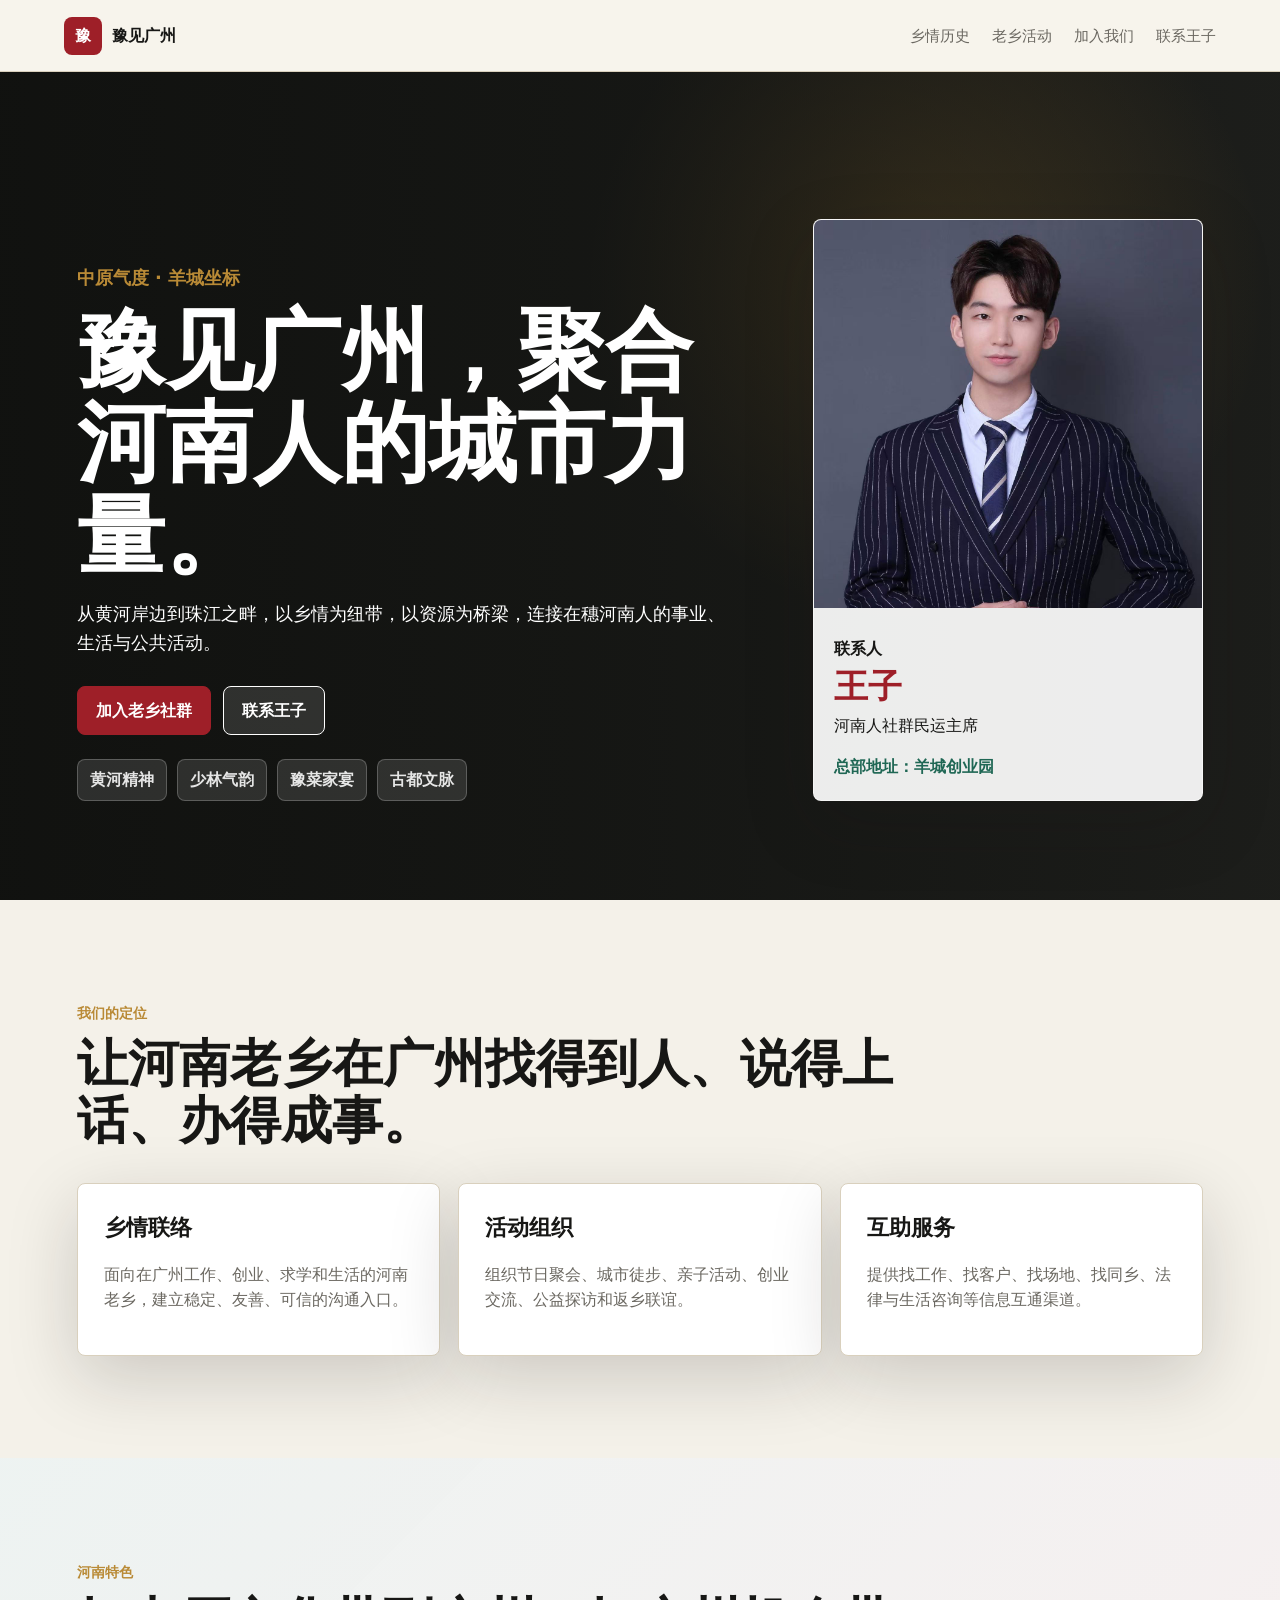
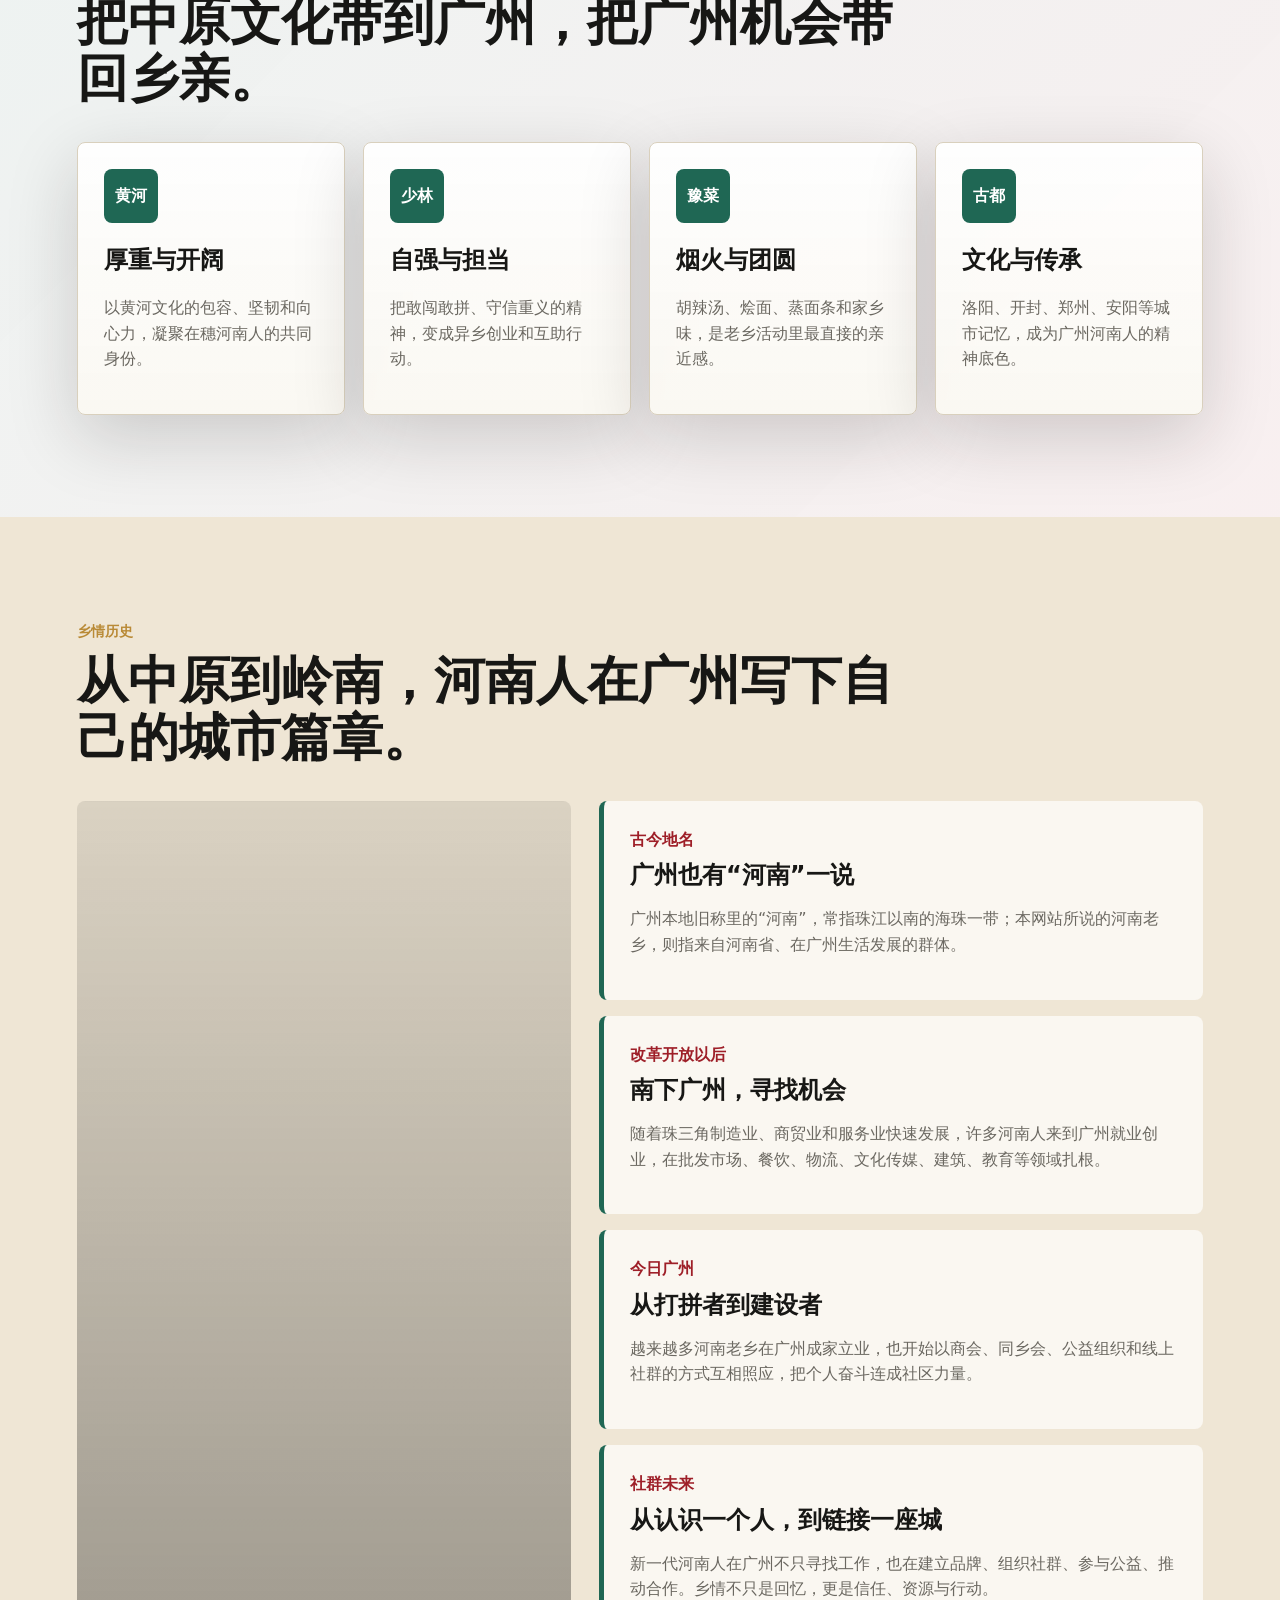
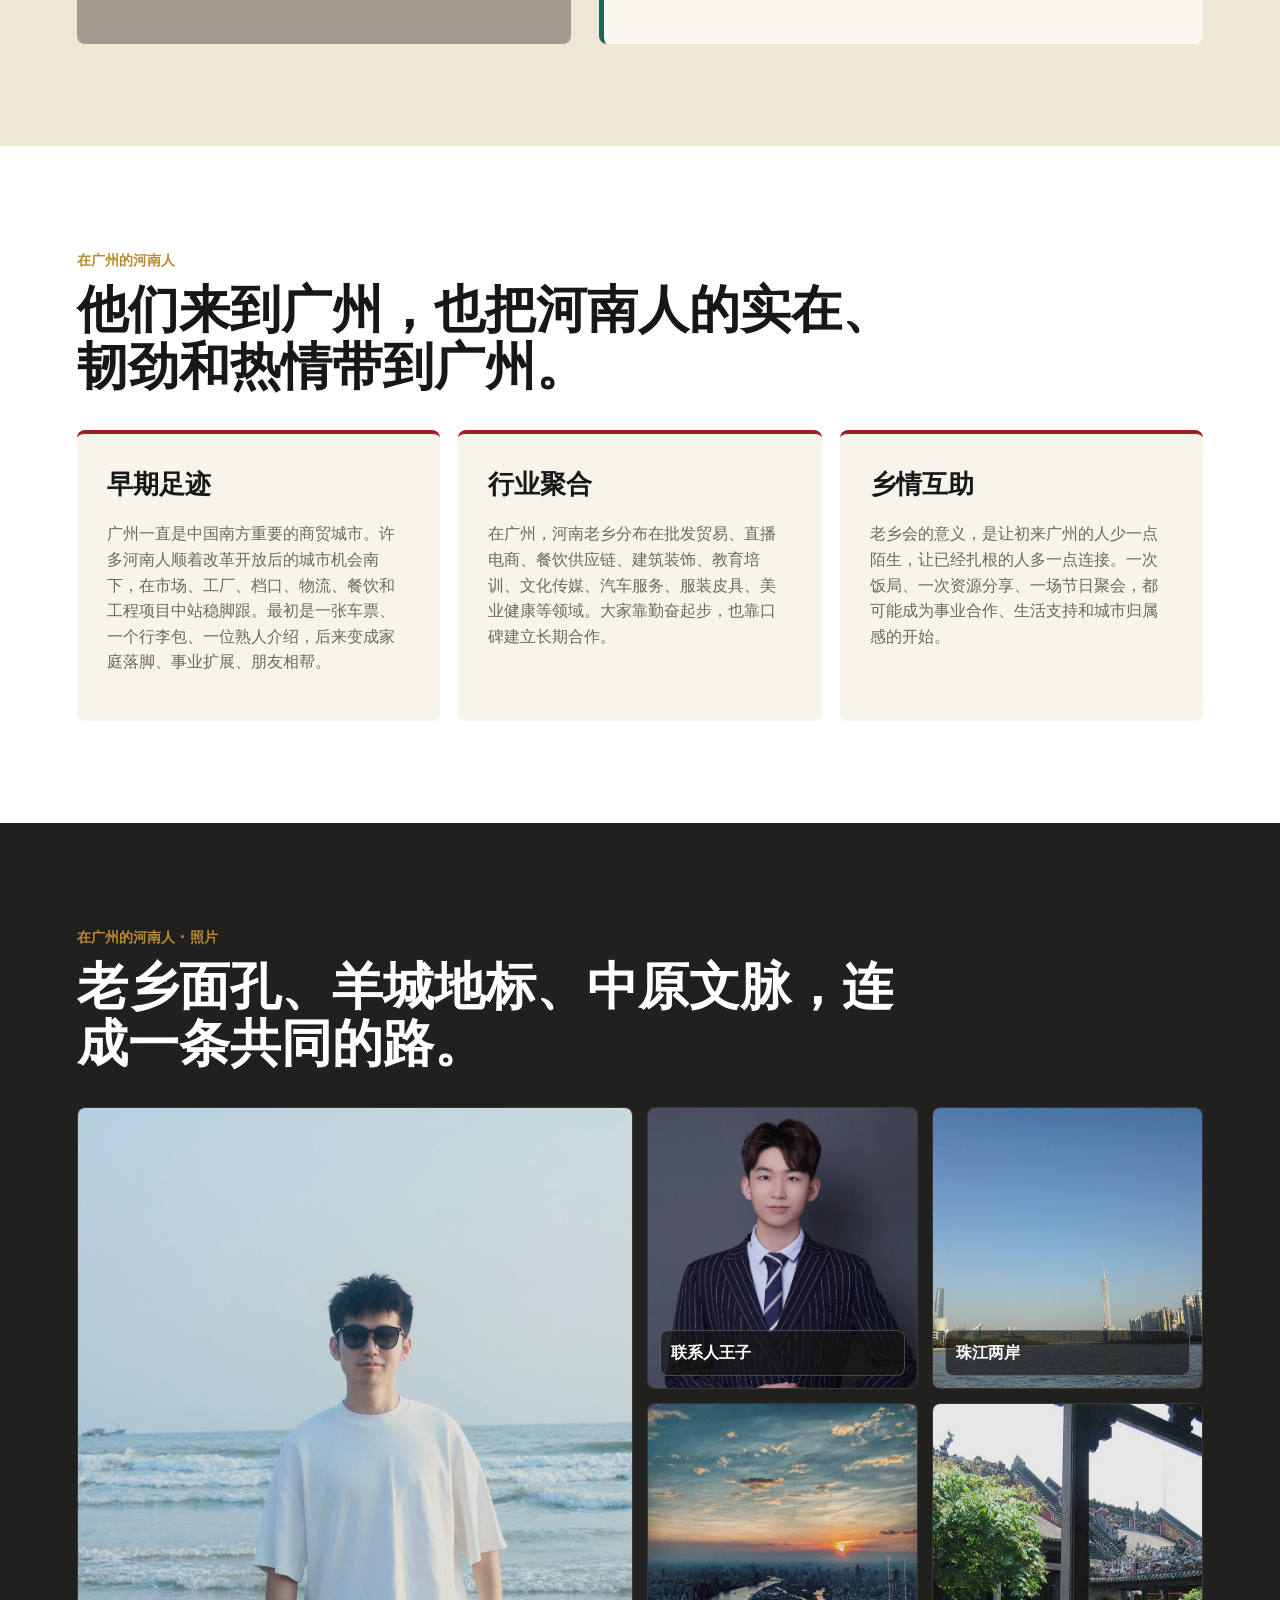
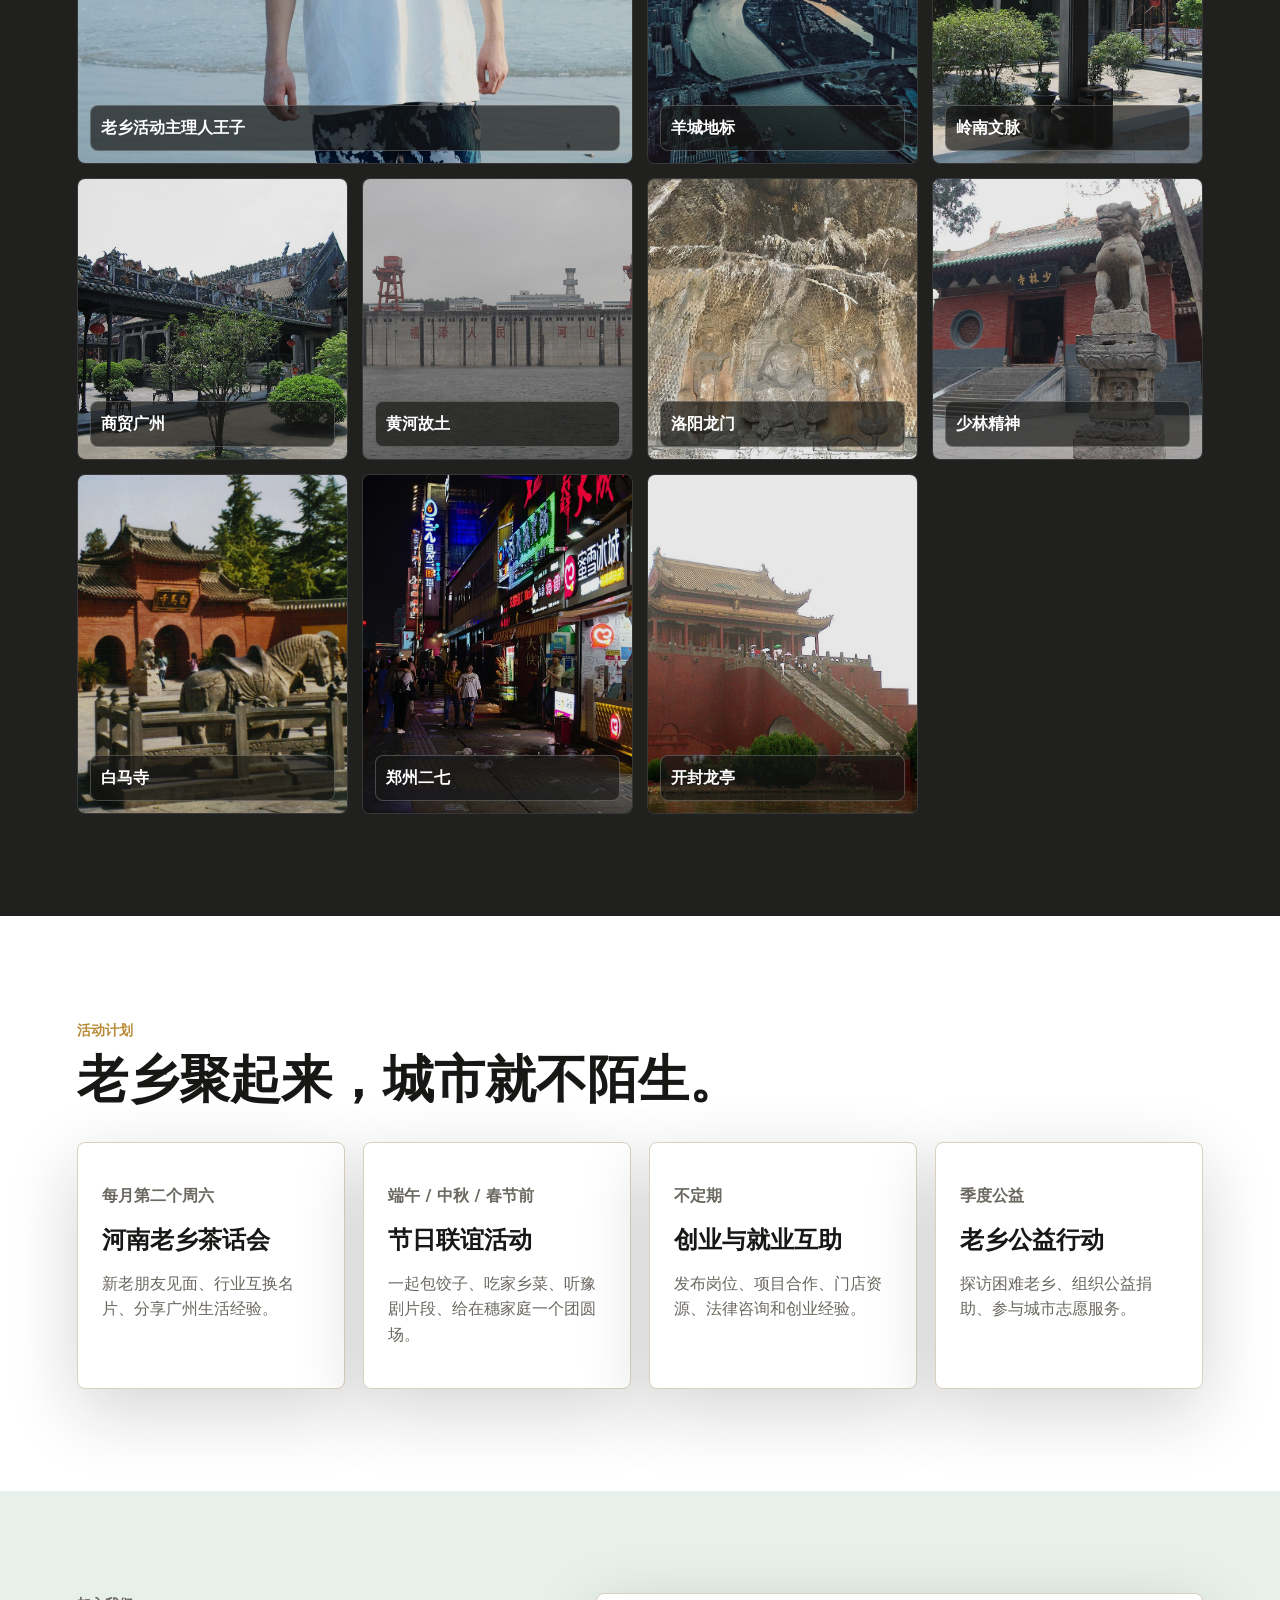
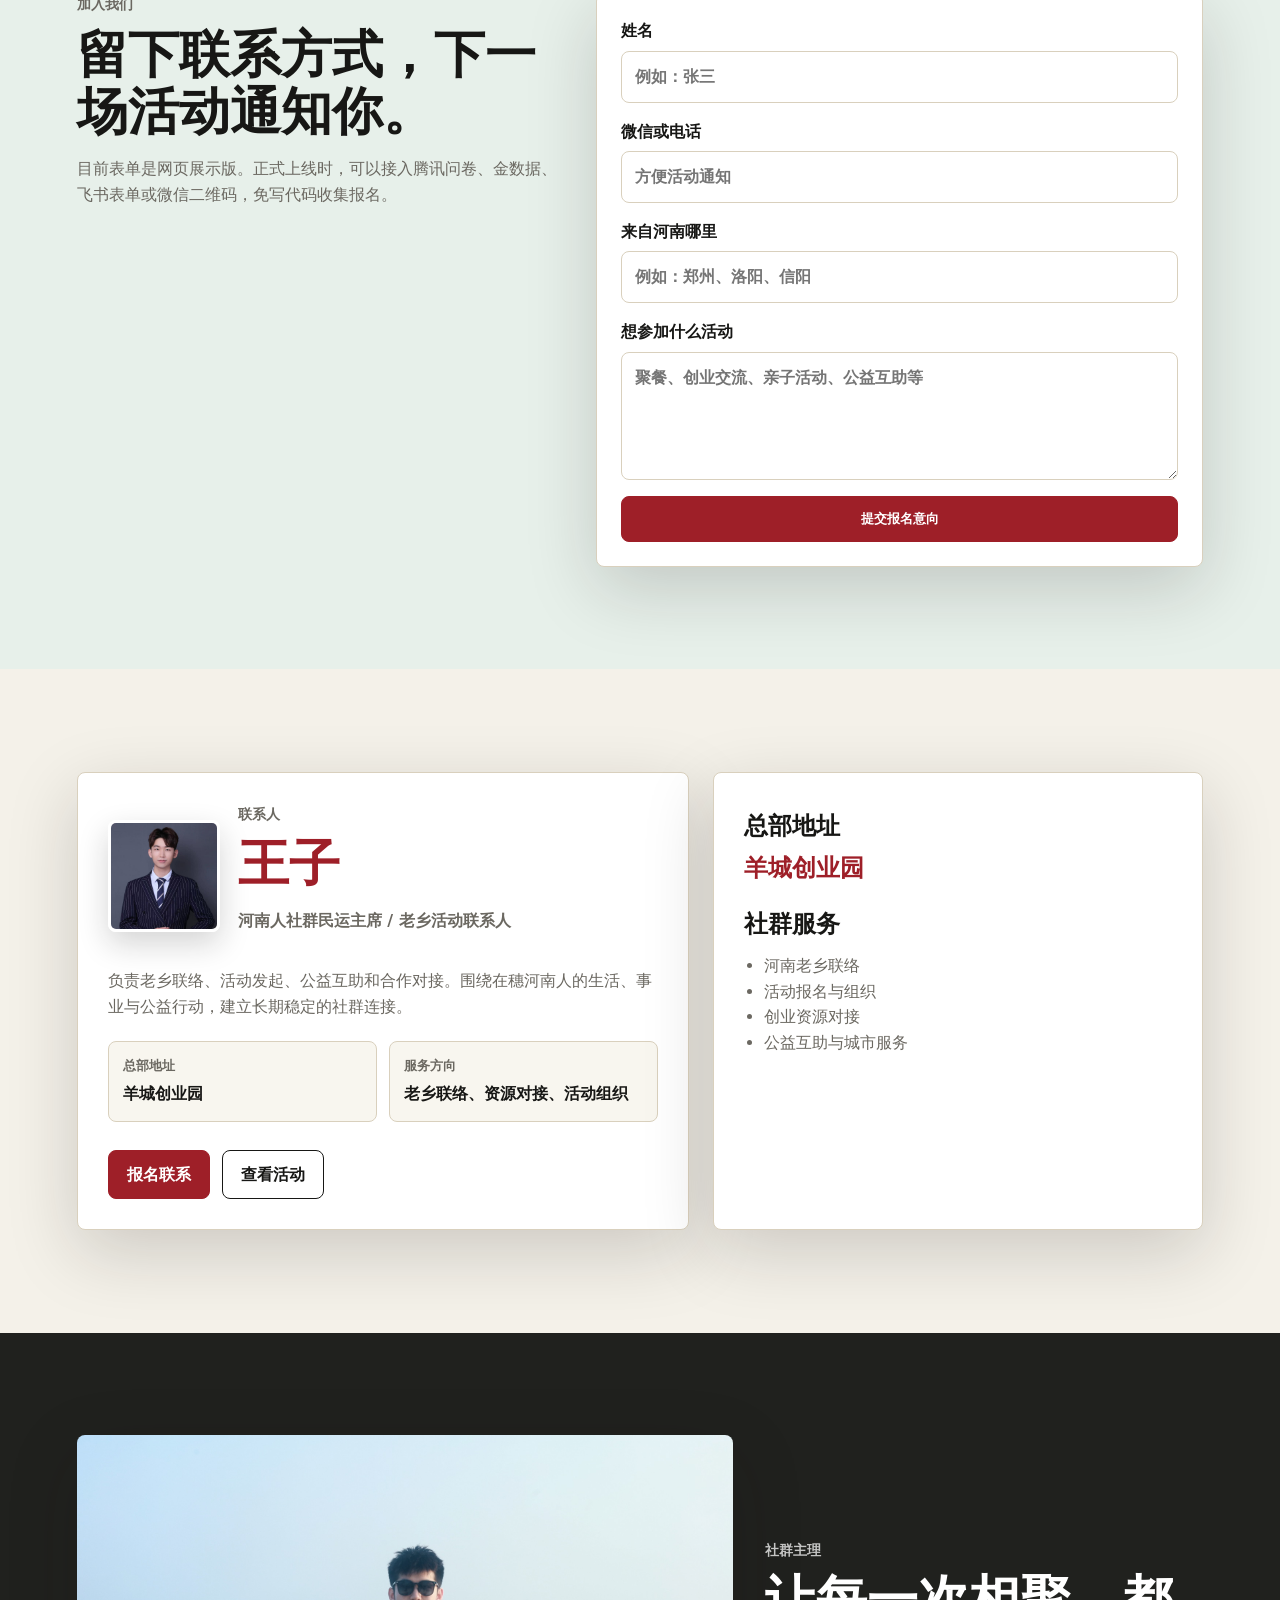
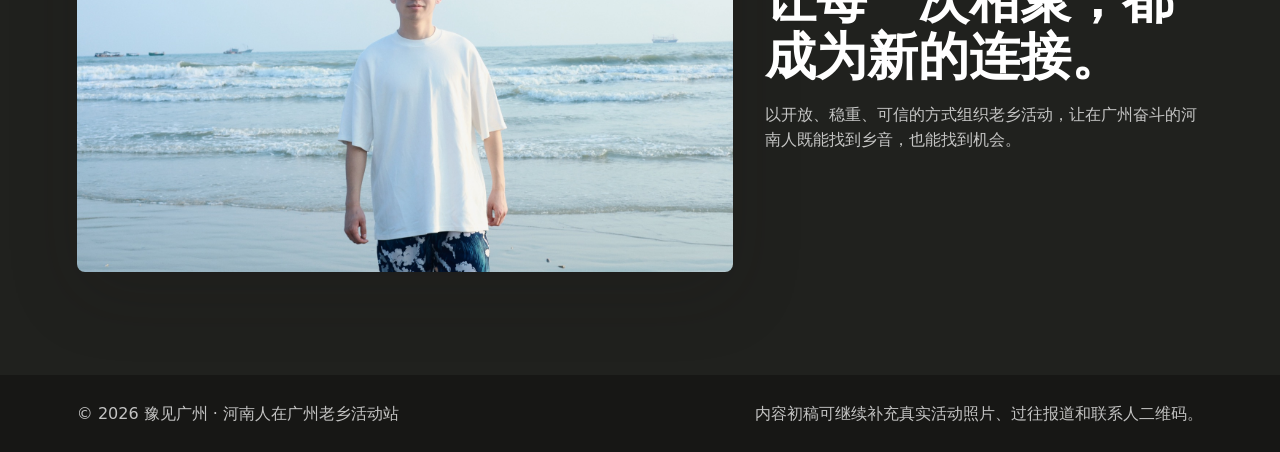
==== commit 4674d57c: "Restore Henan Guangzhou site homepage" ====
--- a/index.html
+++ b/index.html
@@ -1,237 +1,352 @@
 <!doctype html>
-<html lang="en">
+<html lang="zh-CN">
   <head>
     <meta charset="utf-8">
     <meta name="viewport" content="width=device-width, initial-scale=1">
-    <title>FlavorNote | Drink Taste Journal</title>
+    <title>豫见广州 | 河南人在广州老乡活动站</title>
     <meta
       name="description"
-      content="FlavorNote is a lightweight drink journal for recording daily drinks, taste notes, and personal preferences."
+      content="豫见广州是河南人在广州的老乡活动网站，记录乡情、互助、活动与联系人王子的社区工作。"
     >
     <link rel="stylesheet" href="styles.css">
   </head>
   <body>
-    <div class="app-shell">
-      <aside class="sidebar" aria-label="FlavorNote navigation">
-        <div class="brand">
-          <span class="brand-mark">F</span>
+    <header class="site-header">
+      <a class="brand" href="#top" aria-label="豫见广州首页">
+        <span class="brand-mark">豫</span>
+        <span>豫见广州</span>
+      </a>
+      <button class="nav-toggle" type="button" aria-expanded="false" aria-controls="site-nav">
+        菜单
+      </button>
+      <nav id="site-nav" class="site-nav" aria-label="主导航">
+        <a href="#history">乡情历史</a>
+        <a href="#events">老乡活动</a>
+        <a href="#join">加入我们</a>
+        <a href="#contact">联系王子</a>
+      </nav>
+    </header>
+
+    <main id="top">
+      <section class="hero" aria-labelledby="hero-title">
+        <div class="hero-media" role="img" aria-label="广州珠江两岸城市夜景"></div>
+        <div class="hero-copy">
+          <p class="eyebrow">中原气度 · 羊城坐标</p>
+          <h1 id="hero-title">豫见广州，聚合河南人的城市力量。</h1>
+          <p>
+            从黄河岸边到珠江之畔，以乡情为纽带，以资源为桥梁，连接在穗河南人的事业、生活与公共活动。
+          </p>
+          <div class="hero-actions">
+            <a class="button primary" href="#join">加入老乡社群</a>
+            <a class="button ghost" href="#contact">联系王子</a>
+          </div>
+          <div class="hero-tags" aria-label="河南特色">
+            <span>黄河精神</span>
+            <span>少林气韵</span>
+            <span>豫菜家宴</span>
+            <span>古都文脉</span>
+          </div>
+        </div>
+        <aside class="hero-card" aria-label="联系人王子">
+          <img src="assets/wangzi-portrait.jpg" alt="联系人王子肖像">
           <div>
-            <strong>FlavorNote</strong>
-            <small>Drink taste journal</small>
-          </div>
-        </div>
-
-        <nav class="side-nav" aria-label="Primary">
-          <button class="nav-item active" type="button" data-page="home">Home</button>
-          <button class="nav-item" type="button" data-page="analysis">Analysis</button>
-          <button class="nav-item" type="button" data-page="history">History</button>
-          <button class="nav-item" type="button" data-page="favorites">Favorites</button>
-          <button class="nav-item" type="button" data-page="profile">Me</button>
-        </nav>
-
-        <section class="permission-card" aria-label="Permissions">
-          <p>Permissions</p>
-          <span>Camera · Album · Microphone</span>
-        </section>
-      </aside>
-
-      <main class="main">
-        <section class="page active" id="home" aria-labelledby="home-title">
-          <header class="topbar">
+            <p class="eyebrow">联系人</p>
+            <h2>王子</h2>
+            <p>河南人社群民运主席</p>
+            <span>总部地址：羊城创业园</span>
+          </div>
+        </aside>
+      </section>
+
+      <section class="intro section">
+        <div class="section-heading">
+          <p class="eyebrow">我们的定位</p>
+          <h2>让河南老乡在广州找得到人、说得上话、办得成事。</h2>
+        </div>
+        <div class="intro-grid">
+          <article>
+            <strong>乡情联络</strong>
+            <p>面向在广州工作、创业、求学和生活的河南老乡，建立稳定、友善、可信的沟通入口。</p>
+          </article>
+          <article>
+            <strong>活动组织</strong>
+            <p>组织节日聚会、城市徒步、亲子活动、创业交流、公益探访和返乡联谊。</p>
+          </article>
+          <article>
+            <strong>互助服务</strong>
+            <p>提供找工作、找客户、找场地、找同乡、法律与生活咨询等信息互通渠道。</p>
+          </article>
+        </div>
+      </section>
+
+      <section class="heritage section" aria-labelledby="heritage-title">
+        <div class="section-heading">
+          <p class="eyebrow">河南特色</p>
+          <h2 id="heritage-title">把中原文化带到广州，把广州机会带回乡亲。</h2>
+        </div>
+        <div class="heritage-grid">
+          <article>
+            <span>黄河</span>
+            <h3>厚重与开阔</h3>
+            <p>以黄河文化的包容、坚韧和向心力，凝聚在穗河南人的共同身份。</p>
+          </article>
+          <article>
+            <span>少林</span>
+            <h3>自强与担当</h3>
+            <p>把敢闯敢拼、守信重义的精神，变成异乡创业和互助行动。</p>
+          </article>
+          <article>
+            <span>豫菜</span>
+            <h3>烟火与团圆</h3>
+            <p>胡辣汤、烩面、蒸面条和家乡味，是老乡活动里最直接的亲近感。</p>
+          </article>
+          <article>
+            <span>古都</span>
+            <h3>文化与传承</h3>
+            <p>洛阳、开封、郑州、安阳等城市记忆，成为广州河南人的精神底色。</p>
+          </article>
+        </div>
+      </section>
+
+      <section id="history" class="history section">
+        <div class="section-heading">
+          <p class="eyebrow">乡情历史</p>
+          <h2>从中原到岭南，河南人在广州写下自己的城市篇章。</h2>
+        </div>
+        <div class="history-layout">
+          <div class="history-photo" role="img" aria-label="黄河与中原文化意象"></div>
+          <div class="timeline" aria-label="河南人在广州的社区脉络">
+            <article class="timeline-item">
+              <span>古今地名</span>
+              <h3>广州也有“河南”一说</h3>
+              <p>
+                广州本地旧称里的“河南”，常指珠江以南的海珠一带；本网站所说的河南老乡，则指来自河南省、在广州生活发展的群体。
+              </p>
+            </article>
+            <article class="timeline-item">
+              <span>改革开放以后</span>
+              <h3>南下广州，寻找机会</h3>
+              <p>
+                随着珠三角制造业、商贸业和服务业快速发展，许多河南人来到广州就业创业，在批发市场、餐饮、物流、文化传媒、建筑、教育等领域扎根。
+              </p>
+            </article>
+            <article class="timeline-item">
+              <span>今日广州</span>
+              <h3>从打拼者到建设者</h3>
+              <p>
+                越来越多河南老乡在广州成家立业，也开始以商会、同乡会、公益组织和线上社群的方式互相照应，把个人奋斗连成社区力量。
+              </p>
+            </article>
+            <article class="timeline-item">
+              <span>社群未来</span>
+              <h3>从认识一个人，到链接一座城</h3>
+              <p>
+                新一代河南人在广州不只寻找工作，也在建立品牌、组织社群、参与公益、推动合作。乡情不只是回忆，更是信任、资源与行动。
+              </p>
+            </article>
+          </div>
+        </div>
+      </section>
+
+      <section class="story section" aria-labelledby="story-title">
+        <div class="section-heading">
+          <p class="eyebrow">在广州的河南人</p>
+          <h2 id="story-title">他们来到广州，也把河南人的实在、韧劲和热情带到广州。</h2>
+        </div>
+        <div class="story-columns">
+          <article>
+            <h3>早期足迹</h3>
+            <p>
+              广州一直是中国南方重要的商贸城市。许多河南人顺着改革开放后的城市机会南下，在市场、工厂、档口、物流、餐饮和工程项目中站稳脚跟。最初是一张车票、一个行李包、一位熟人介绍，后来变成家庭落脚、事业扩展、朋友相帮。
+            </p>
+          </article>
+          <article>
+            <h3>行业聚合</h3>
+            <p>
+              在广州，河南老乡分布在批发贸易、直播电商、餐饮供应链、建筑装饰、教育培训、文化传媒、汽车服务、服装皮具、美业健康等领域。大家靠勤奋起步，也靠口碑建立长期合作。
+            </p>
+          </article>
+          <article>
+            <h3>乡情互助</h3>
+            <p>
+              老乡会的意义，是让初来广州的人少一点陌生，让已经扎根的人多一点连接。一次饭局、一次资源分享、一场节日聚会，都可能成为事业合作、生活支持和城市归属感的开始。
+            </p>
+          </article>
+        </div>
+      </section>
+
+      <section class="gallery section" aria-labelledby="gallery-title">
+        <div class="section-heading">
+          <p class="eyebrow">在广州的河南人 · 照片</p>
+          <h2 id="gallery-title">老乡面孔、羊城地标、中原文脉，连成一条共同的路。</h2>
+        </div>
+        <div class="photo-grid">
+          <figure class="wide">
+            <img src="assets/wangzi-coast.jpg" alt="王子在海边的生活照片">
+            <figcaption>老乡活动主理人王子</figcaption>
+          </figure>
+          <figure>
+            <img src="assets/wangzi-portrait.jpg" alt="王子的正式肖像">
+            <figcaption>联系人王子</figcaption>
+          </figure>
+          <figure>
+            <img src="assets/gz-pearl-canton.jpg" alt="广州珠江与城市建筑">
+            <figcaption>珠江两岸</figcaption>
+          </figure>
+          <figure>
+            <img src="assets/gz-pearl-view.jpg" alt="广州珠江城市视角">
+            <figcaption>羊城地标</figcaption>
+          </figure>
+          <figure>
+            <img src="assets/gz-chen-clan.jpg" alt="广州陈家祠建筑">
+            <figcaption>岭南文脉</figcaption>
+          </figure>
+          <figure>
+            <img src="assets/gz-chen-clan-2.jpg" alt="广州陈家祠院落">
+            <figcaption>商贸广州</figcaption>
+          </figure>
+          <figure>
+            <img src="assets/hn-yellow-river.jpg" alt="河南黄河文化意象">
+            <figcaption>黄河故土</figcaption>
+          </figure>
+          <figure>
+            <img src="assets/hn-longmen.jpg" alt="洛阳龙门石窟">
+            <figcaption>洛阳龙门</figcaption>
+          </figure>
+          <figure>
+            <img src="assets/hn-shaolin.jpg" alt="河南少林寺">
+            <figcaption>少林精神</figcaption>
+          </figure>
+          <figure>
+            <img src="assets/hn-whitehorse.jpg" alt="洛阳白马寺">
+            <figcaption>白马寺</figcaption>
+          </figure>
+          <figure>
+            <img src="assets/hn-erqi.jpg" alt="郑州二七广场夜景">
+            <figcaption>郑州二七</figcaption>
+          </figure>
+          <figure>
+            <img src="assets/hn-kaifeng.jpg" alt="河南开封龙亭">
+            <figcaption>开封龙亭</figcaption>
+          </figure>
+        </div>
+      </section>
+
+      <section id="events" class="events section">
+        <div class="section-heading">
+          <p class="eyebrow">活动计划</p>
+          <h2>老乡聚起来，城市就不陌生。</h2>
+        </div>
+        <div class="event-list">
+          <article class="event-card">
+            <p class="event-date">每月第二个周六</p>
+            <h3>河南老乡茶话会</h3>
+            <p>新老朋友见面、行业互换名片、分享广州生活经验。</p>
+          </article>
+          <article class="event-card">
+            <p class="event-date">端午 / 中秋 / 春节前</p>
+            <h3>节日联谊活动</h3>
+            <p>一起包饺子、吃家乡菜、听豫剧片段、给在穗家庭一个团圆场。</p>
+          </article>
+          <article class="event-card">
+            <p class="event-date">不定期</p>
+            <h3>创业与就业互助</h3>
+            <p>发布岗位、项目合作、门店资源、法律咨询和创业经验。</p>
+          </article>
+          <article class="event-card">
+            <p class="event-date">季度公益</p>
+            <h3>老乡公益行动</h3>
+            <p>探访困难老乡、组织公益捐助、参与城市志愿服务。</p>
+          </article>
+        </div>
+      </section>
+
+      <section id="join" class="join section">
+        <div>
+          <p class="eyebrow">加入我们</p>
+          <h2>留下联系方式，下一场活动通知你。</h2>
+          <p>
+            目前表单是网页展示版。正式上线时，可以接入腾讯问卷、金数据、飞书表单或微信二维码，免写代码收集报名。
+          </p>
+        </div>
+        <form class="signup-form" action="#join" method="get">
+          <label>
+            姓名
+            <input type="text" name="姓名" placeholder="例如：张三" required>
+          </label>
+          <label>
+            微信或电话
+            <input type="text" name="联系方式" placeholder="方便活动通知" required>
+          </label>
+          <label>
+            来自河南哪里
+            <input type="text" name="家乡" placeholder="例如：郑州、洛阳、信阳">
+          </label>
+          <label>
+            想参加什么活动
+            <textarea name="活动意向" rows="4" placeholder="聚餐、创业交流、亲子活动、公益互助等"></textarea>
+          </label>
+          <button class="button primary" type="submit">提交报名意向</button>
+        </form>
+      </section>
+
+      <section id="contact" class="contact section">
+        <div class="contact-panel">
+          <div class="profile-head">
+            <img src="assets/wangzi-portrait.jpg" alt="王子肖像">
             <div>
-              <p class="eyebrow">Today’s Drink</p>
-              <h1 id="home-title">2:15 PM</h1>
+              <p class="eyebrow">联系人</p>
+              <h2>王子</h2>
+              <p class="role">河南人社群民运主席 / 老乡活动联系人</p>
             </div>
-            <div class="status-pill">Taste profile live</div>
-          </header>
-
-          <section class="drink-hero">
-            <div class="drink-visual">
-              <img id="drinkPreview" alt="Selected drink preview">
-              <div class="glass-art" id="glassArt" aria-hidden="true">
-                <span></span>
-              </div>
+          </div>
+          <p>
+            负责老乡联络、活动发起、公益互助和合作对接。围绕在穗河南人的生活、事业与公益行动，建立长期稳定的社群连接。
+          </p>
+          <dl class="contact-meta">
+            <div>
+              <dt>总部地址</dt>
+              <dd>羊城创业园</dd>
             </div>
-            <div class="drink-content">
-              <label class="field-label" for="drinkName">Drink name</label>
-              <input id="drinkName" class="drink-input" type="text" value="Milk Tea" autocomplete="off">
-              <p class="auto-note" id="autoNote">Milk Tea · Sweet</p>
-              <p class="hero-copy">
-                Capture what you drink, tune the flavor, and let FlavorNote learn your personal taste.
-              </p>
+            <div>
+              <dt>服务方向</dt>
+              <dd>老乡联络、资源对接、活动组织</dd>
             </div>
-          </section>
-
-          <section class="control-panel" aria-labelledby="taste-title">
-            <div class="section-title">
-              <p class="eyebrow">Taste control</p>
-              <h2 id="taste-title">Mark the flavor</h2>
-            </div>
-
-            <div class="slider-group">
-              <div class="slider-row">
-                <div class="slider-copy">
-                  <span>Sweet</span>
-                  <strong id="sweetLabel">Sweet 70%</strong>
-                  <span>Bitter</span>
-                </div>
-                <input id="sweetSlider" type="range" min="0" max="100" value="70">
-              </div>
-
-              <div class="slider-row">
-                <div class="slider-copy">
-                  <span>Light</span>
-                  <strong id="richLabel">Rich 60%</strong>
-                  <span>Rich</span>
-                </div>
-                <input id="richSlider" type="range" min="0" max="100" value="60">
-              </div>
-            </div>
-
-            <div class="tag-cloud" aria-label="Flavor tags">
-              <button class="tag active" type="button">Creamy</button>
-              <button class="tag" type="button">Fresh</button>
-              <button class="tag active" type="button">Strong</button>
-              <button class="tag" type="button">Fruity</button>
-              <button class="tag" type="button">Floral</button>
-              <button class="tag" type="button">Iced</button>
-            </div>
-          </section>
-
-          <section class="insights-row">
-            <article class="insight-card">
-              <p class="eyebrow">Preference insight</p>
-              <h3 id="preferenceText">You prefer sweet drinks</h3>
-              <p id="habitText">You often choose milk-based drinks</p>
-            </article>
-            <article class="recommend-card">
-              <p class="eyebrow">Based on your taste</p>
-              <div id="recommendations" class="recommend-list">
-                <span>Latte</span>
-                <span>Fruit Tea</span>
-                <span>Cold Brew</span>
-              </div>
-            </article>
-          </section>
-
-          <section class="actions-bar" aria-label="Drink actions">
-            <label class="action-button">
-              Take Photo
-              <input id="photoInput" type="file" accept="image/*" capture="environment">
-            </label>
-            <button id="voiceBtn" class="action-button" type="button">Voice Note</button>
-            <button id="saveBtn" class="action-button primary" type="button">Save</button>
-          </section>
-
-          <section class="quick-grid" aria-label="Quick record">
-            <article>
-              <p>Last drink</p>
-              <strong id="lastDrink">Iced Latte</strong>
-              <span id="lastSaved">Saved 2 hours ago</span>
-            </article>
-            <article>
-              <p>Drinks this week</p>
-              <strong id="weekCount">5</strong>
-              <span>Light habit tracking</span>
-            </article>
-            <article>
-              <p>Most common</p>
-              <strong id="commonDrink">Milk Tea</strong>
-              <span>Personal favorite pattern</span>
-            </article>
-          </section>
-        </section>
-
-        <section class="page" id="analysis" aria-labelledby="analysis-title">
-          <header class="topbar">
-            <div>
-              <p class="eyebrow">Preference analysis</p>
-              <h1 id="analysis-title">Your taste map</h1>
-            </div>
-          </header>
-
-          <div class="analysis-layout">
-            <section class="chart-card">
-              <h2>Drink types %</h2>
-              <div class="donut" id="donutChart" aria-label="Drink type distribution"></div>
-              <div class="legend" id="typeLegend"></div>
-            </section>
-            <section class="metric-list">
-              <article>
-                <span>Sweetness preference</span>
-                <strong id="avgSweet">70%</strong>
-              </article>
-              <article>
-                <span>Richness preference</span>
-                <strong id="avgRich">60%</strong>
-              </article>
-              <article>
-                <span>Common category</span>
-                <strong id="analysisCommon">Milk Tea</strong>
-              </article>
-            </section>
-          </div>
-        </section>
-
-        <section class="page" id="history" aria-labelledby="history-title">
-          <header class="topbar">
-            <div>
-              <p class="eyebrow">History</p>
-              <h1 id="history-title">Drink timeline</h1>
-            </div>
-          </header>
-          <div class="card-flow" id="historyList"></div>
-        </section>
-
-        <section class="page" id="favorites" aria-labelledby="favorites-title">
-          <header class="topbar">
-            <div>
-              <p class="eyebrow">Favorites</p>
-              <h1 id="favorites-title">Loved drinks</h1>
-            </div>
-          </header>
-          <div class="card-flow" id="favoriteList"></div>
-        </section>
-
-        <section class="page" id="profile" aria-labelledby="profile-title">
-          <header class="topbar">
-            <div>
-              <p class="eyebrow">Me</p>
-              <h1 id="profile-title">Flavor identity</h1>
-            </div>
-          </header>
-          <section class="profile-card">
-            <div class="avatar">FN</div>
-            <div>
-              <h2>Daily drink explorer</h2>
-              <p id="profileSummary">You prefer sweet, rich, milk-based drinks.</p>
-            </div>
-          </section>
-          <section class="paywall-grid" aria-label="In-app purchase ideas">
-            <article>
-              <h3>Record Plus</h3>
-              <p>Expand drink record capacity for long-term tracking.</p>
-            </article>
-            <article>
-              <h3>Insight Pro</h3>
-              <p>Unlock enhanced preference analysis and weekly patterns.</p>
-            </article>
-            <article>
-              <h3>Voice Plus</h3>
-              <p>Turn voice notes into structured taste memories.</p>
-            </article>
-          </section>
-        </section>
-      </main>
-    </div>
-
-    <nav class="bottom-nav" aria-label="Mobile navigation">
-      <button class="nav-item active" type="button" data-page="home">Home</button>
-      <button class="nav-item" type="button" data-page="analysis">Analysis</button>
-      <button class="nav-item" type="button" data-page="history">History</button>
-      <button class="nav-item" type="button" data-page="favorites">Love</button>
-      <button class="nav-item" type="button" data-page="profile">Me</button>
-    </nav>
+          </dl>
+          <div class="contact-links">
+            <a class="button primary" href="#join">报名联系</a>
+            <a class="button ghost" href="#events">查看活动</a>
+          </div>
+        </div>
+        <aside class="notice" aria-label="总部地址">
+          <h3>总部地址</h3>
+          <p>羊城创业园</p>
+          <h3>社群服务</h3>
+          <ul>
+            <li>河南老乡联络</li>
+            <li>活动报名与组织</li>
+            <li>创业资源对接</li>
+            <li>公益互助与城市服务</li>
+          </ul>
+        </aside>
+      </section>
+
+      <section class="founder section" aria-label="王子活动形象">
+        <img src="assets/wangzi-coast.jpg" alt="王子在海边的生活照片">
+        <div>
+          <p class="eyebrow">社群主理</p>
+          <h2>让每一次相聚，都成为新的连接。</h2>
+          <p>
+            以开放、稳重、可信的方式组织老乡活动，让在广州奋斗的河南人既能找到乡音，也能找到机会。
+          </p>
+        </div>
+      </section>
+    </main>
+
+    <footer class="site-footer">
+      <p>© 2026 豫见广州 · 河南人在广州老乡活动站</p>
+      <p>内容初稿可继续补充真实活动照片、过往报道和联系人二维码。</p>
+    </footer>
 
     <script src="script.js"></script>
   </body>
--- a/styles.css
+++ b/styles.css
@@ -1,15 +1,14 @@
 :root {
-  --ink: #191817;
-  --muted: #766f68;
-  --soft: #f5f0ea;
-  --panel: rgba(255, 255, 255, 0.78);
-  --line: rgba(42, 36, 31, 0.12);
-  --coffee: #53372c;
-  --berry: #be4057;
-  --mint: #2e8b74;
-  --cream: #fff8ed;
-  --gold: #d09a44;
-  --shadow: 0 24px 70px rgba(50, 38, 30, 0.16);
+  --ink: #171715;
+  --muted: #6b6861;
+  --paper: #f4f1e9;
+  --surface: #ffffff;
+  --line: #d9d0bd;
+  --red: #9e1f28;
+  --green: #1f6754;
+  --gold: #b98a36;
+  --charcoal: #20211e;
+  --shadow: 0 22px 70px rgba(25, 24, 21, 0.18);
 }
 
 * {
@@ -22,625 +21,761 @@
 
 body {
   margin: 0;
-  min-height: 100vh;
   color: var(--ink);
-  background:
-    radial-gradient(circle at 14% 10%, rgba(208, 154, 68, 0.28), transparent 26%),
-    radial-gradient(circle at 86% 12%, rgba(46, 139, 116, 0.22), transparent 24%),
-    linear-gradient(135deg, #f9f3ea 0%, #f1e7dd 48%, #fff8ed 100%);
-  font-family: Inter, ui-sans-serif, system-ui, -apple-system, BlinkMacSystemFont, "Segoe UI", sans-serif;
-  letter-spacing: 0;
-}
-
-button,
-input,
-textarea {
-  font: inherit;
-}
-
-button {
-  cursor: pointer;
-}
-
-.app-shell {
-  display: grid;
-  grid-template-columns: 280px minmax(0, 1fr);
-  min-height: 100vh;
-}
-
-.sidebar {
+  background: var(--paper);
+  font-family: "PingFang SC", "Microsoft YaHei", system-ui, sans-serif;
+  line-height: 1.6;
+}
+
+a {
+  color: inherit;
+  text-decoration: none;
+}
+
+img {
+  display: block;
+  max-width: 100%;
+}
+
+.site-header {
   position: sticky;
   top: 0;
-  height: 100vh;
-  display: flex;
-  flex-direction: column;
-  gap: 28px;
-  padding: 28px;
-  border-right: 1px solid var(--line);
-  background: rgba(255, 252, 246, 0.66);
-  backdrop-filter: blur(24px);
-}
-
-.brand {
-  display: flex;
-  align-items: center;
-  gap: 12px;
-}
-
-.brand-mark,
-.avatar {
-  display: grid;
-  place-items: center;
-  color: #fff;
-  background: linear-gradient(135deg, var(--coffee), var(--berry));
-  border-radius: 8px;
-  font-weight: 900;
-}
-
-.brand-mark {
-  width: 46px;
-  height: 46px;
-}
-
-.brand strong {
-  display: block;
-  font-size: 20px;
-}
-
-.brand small,
-.permission-card span,
-.quick-grid span,
-.metric-list span,
-.card-meta,
-.profile-card p,
-.paywall-grid p {
-  color: var(--muted);
-}
-
-.side-nav {
-  display: grid;
-  gap: 10px;
-}
-
-.nav-item {
-  border: 1px solid transparent;
-  border-radius: 8px;
-  padding: 12px 14px;
-  color: var(--muted);
-  background: transparent;
-  text-align: left;
-  font-weight: 800;
-}
-
-.nav-item.active {
-  color: var(--ink);
-  background: #fff;
-  border-color: var(--line);
-  box-shadow: 0 14px 36px rgba(50, 38, 30, 0.08);
-}
-
-.permission-card {
-  margin-top: auto;
-  padding: 18px;
-  background: var(--panel);
-  border: 1px solid var(--line);
-  border-radius: 8px;
-}
-
-.permission-card p {
-  margin: 0 0 6px;
-  font-weight: 900;
-}
-
-.main {
-  width: min(1180px, 100%);
-  margin: 0 auto;
-  padding: 32px clamp(18px, 4vw, 52px) 80px;
-}
-
-.page {
-  display: none;
-}
-
-.page.active {
-  display: block;
-}
-
-.topbar {
+  z-index: 10;
   display: flex;
   align-items: center;
   justify-content: space-between;
-  gap: 20px;
-  margin-bottom: 24px;
-}
-
-.eyebrow {
-  margin: 0 0 8px;
-  color: var(--berry);
-  font-size: 13px;
-  font-weight: 900;
-  text-transform: uppercase;
-}
-
-h1,
-h2,
-h3,
-p {
+  gap: 24px;
+  min-height: 72px;
+  padding: 14px clamp(18px, 5vw, 64px);
+  background: rgba(247, 244, 236, 0.94);
+  border-bottom: 1px solid var(--line);
+  backdrop-filter: blur(14px);
+}
+
+.brand {
+  display: inline-flex;
+  align-items: center;
+  gap: 10px;
+  font-weight: 800;
   letter-spacing: 0;
 }
 
-h1 {
-  margin: 0;
-  font-size: clamp(38px, 6vw, 72px);
-  line-height: 1;
-}
-
-h2 {
-  margin: 0;
-  font-size: clamp(24px, 3vw, 36px);
-  line-height: 1.12;
-}
-
-h3 {
-  margin: 0;
-  font-size: 22px;
-  line-height: 1.18;
-}
-
-.status-pill {
-  padding: 10px 14px;
-  color: var(--mint);
-  background: rgba(46, 139, 116, 0.1);
-  border: 1px solid rgba(46, 139, 116, 0.18);
-  border-radius: 8px;
-  font-weight: 900;
-}
-
-.drink-hero,
-.control-panel,
-.insight-card,
-.recommend-card,
-.quick-grid article,
-.chart-card,
-.metric-list article,
-.drink-card,
-.profile-card,
-.paywall-grid article {
+.brand-mark {
+  display: grid;
+  width: 38px;
+  height: 38px;
+  place-items: center;
+  color: #fff;
+  background: var(--red);
+  border-radius: 8px;
+}
+
+.site-nav {
+  display: flex;
+  align-items: center;
+  gap: 22px;
+  color: var(--muted);
+  font-size: 15px;
+}
+
+.site-nav a:hover {
+  color: var(--red);
+}
+
+.nav-toggle {
+  display: none;
   border: 1px solid var(--line);
   border-radius: 8px;
-  background: var(--panel);
-  box-shadow: var(--shadow);
-  backdrop-filter: blur(20px);
-}
-
-.drink-hero {
-  display: grid;
-  grid-template-columns: minmax(280px, 0.9fr) minmax(320px, 1.1fr);
-  gap: 28px;
-  align-items: center;
-  padding: 24px;
-}
-
-.drink-visual {
+  padding: 9px 12px;
+  background: var(--surface);
+  color: var(--ink);
+  font: inherit;
+}
+
+.hero {
   position: relative;
-  min-height: 360px;
+  min-height: calc(100vh - 72px);
+  display: grid;
+  grid-template-columns: minmax(0, 1fr) minmax(280px, 390px);
+  align-items: end;
+  gap: clamp(22px, 4vw, 60px);
   overflow: hidden;
-  border-radius: 8px;
-  background:
-    linear-gradient(135deg, rgba(83, 55, 44, 0.88), rgba(190, 64, 87, 0.65)),
-    linear-gradient(0deg, #e5c791 0 28%, #fff8ed 28% 100%);
-}
-
-.drink-visual img {
-  display: none;
-  width: 100%;
-  height: 100%;
-  min-height: 360px;
-  object-fit: cover;
-}
-
-.drink-visual.has-photo img {
-  display: block;
-}
-
-.drink-visual.has-photo .glass-art {
-  display: none;
-}
-
-.glass-art {
+  padding: 0 clamp(20px, 6vw, 78px) clamp(58px, 11vh, 120px);
+  background: var(--charcoal);
+}
+
+.hero-media {
   position: absolute;
   inset: 0;
-  display: grid;
-  place-items: center;
-}
-
-.glass-art::before {
-  width: 170px;
-  height: 250px;
-  content: "";
-  border-radius: 8px 8px 46px 46px;
-  background:
-    linear-gradient(180deg, rgba(255, 255, 255, 0.36), transparent 26%),
-    linear-gradient(180deg, #f3d59e 0 26%, #a36b42 26% 100%);
-  border: 2px solid rgba(255, 255, 255, 0.5);
-  box-shadow: inset 0 -30px 40px rgba(83, 55, 44, 0.24), 0 24px 50px rgba(50, 38, 30, 0.2);
-}
-
-.glass-art span {
-  position: absolute;
-  width: 110px;
-  height: 12px;
-  background: rgba(255, 255, 255, 0.72);
-  border-radius: 8px;
-  transform: translateY(-76px);
-}
-
-.drink-content {
-  display: grid;
+  background:
+    linear-gradient(90deg, rgba(15, 16, 14, 0.9) 0%, rgba(15, 16, 14, 0.63) 48%, rgba(15, 16, 14, 0.2) 100%),
+    radial-gradient(circle at 72% 26%, rgba(185, 138, 54, 0.32), transparent 30%),
+    url("https://images.unsplash.com/photo-1609233722518-1d849a00c3df?auto=format&fit=crop&w=1800&q=80");
+  background-position: center;
+  background-size: cover;
+  transform: scale(1.02);
+}
+
+.hero-copy {
+  position: relative;
+  max-width: 780px;
+  color: #fff;
+}
+
+.hero h1 {
+  margin: 12px 0 18px;
+  max-width: 720px;
+  font-size: clamp(42px, 7vw, 88px);
+  line-height: 1.05;
+  letter-spacing: 0;
+}
+
+.hero p {
+  max-width: 650px;
+  font-size: 18px;
+}
+
+.hero-card {
+  position: relative;
+  overflow: hidden;
+  align-self: end;
+  background: rgba(255, 255, 255, 0.92);
+  border: 1px solid rgba(255, 255, 255, 0.48);
+  border-radius: 8px;
+  box-shadow: var(--shadow);
+}
+
+.hero-card img {
+  width: 100%;
+  aspect-ratio: 1 / 1;
+  object-fit: cover;
+}
+
+.hero-card div {
+  padding: 20px;
+}
+
+.hero-card h2 {
+  margin: 0;
+  color: var(--red);
+  font-size: 34px;
+  line-height: 1.05;
+}
+
+.hero-card p {
+  margin: 8px 0;
+  color: var(--ink);
+  font-size: 16px;
+}
+
+.hero-card span {
+  display: inline-flex;
+  margin-top: 8px;
+  color: var(--green);
+  font-weight: 800;
+}
+
+.eyebrow {
+  margin: 0 0 10px;
+  color: var(--gold);
+  font-size: 14px;
+  font-weight: 800;
+}
+
+.hero-actions,
+.contact-links {
+  display: flex;
+  flex-wrap: wrap;
   gap: 12px;
-}
-
-.field-label {
-  color: var(--muted);
-  font-weight: 900;
-}
-
-.drink-input {
-  width: 100%;
-  border: 0;
-  border-bottom: 2px solid rgba(83, 55, 44, 0.28);
-  padding: 8px 0;
-  color: var(--ink);
-  background: transparent;
-  font-size: clamp(34px, 5vw, 62px);
-  font-weight: 900;
-  outline: none;
-}
-
-.auto-note {
-  display: inline-flex;
-  width: fit-content;
-  margin: 0;
-  padding: 8px 12px;
-  color: var(--coffee);
-  background: rgba(208, 154, 68, 0.16);
-  border-radius: 8px;
-  font-weight: 900;
-}
-
-.hero-copy {
-  max-width: 560px;
-  color: var(--muted);
-  font-size: 18px;
-}
-
-.control-panel,
-.analysis-layout,
-.quick-grid,
-.insights-row,
-.paywall-grid {
-  margin-top: 18px;
-}
-
-.control-panel {
-  padding: 24px;
-}
-
-.section-title {
-  margin-bottom: 18px;
-}
-
-.slider-group {
-  display: grid;
-  gap: 22px;
-}
-
-.slider-row {
-  display: grid;
-  gap: 10px;
-}
-
-.slider-copy {
-  display: grid;
-  grid-template-columns: 1fr auto 1fr;
-  gap: 12px;
-  align-items: center;
-}
-
-.slider-copy span:last-child {
-  text-align: right;
-}
-
-.slider-copy span {
-  color: var(--muted);
-  font-weight: 800;
-}
-
-.slider-copy strong {
-  color: var(--berry);
-}
-
-input[type="range"] {
-  width: 100%;
-  accent-color: var(--berry);
-}
-
-.tag-cloud,
-.recommend-list,
-.actions-bar,
-.legend {
+  margin-top: 28px;
+}
+
+.hero-tags {
   display: flex;
   flex-wrap: wrap;
   gap: 10px;
-}
-
-.tag-cloud {
-  margin-top: 22px;
-}
-
-.tag,
-.recommend-list span,
-.legend span {
-  border: 1px solid var(--line);
-  border-radius: 8px;
-  padding: 9px 12px;
-  color: var(--muted);
-  background: rgba(255, 255, 255, 0.66);
-  font-weight: 900;
-}
-
-.tag.active,
-.recommend-list span:first-child {
-  color: #fff;
-  background: var(--coffee);
-  border-color: var(--coffee);
-}
-
-.insights-row,
-.analysis-layout,
-.quick-grid,
-.paywall-grid {
-  display: grid;
-  grid-template-columns: repeat(2, minmax(0, 1fr));
-  gap: 18px;
-}
-
-.insight-card,
-.recommend-card,
-.quick-grid article,
-.chart-card,
-.metric-list article,
-.profile-card,
-.paywall-grid article {
-  padding: 22px;
-}
-
-.insight-card h3 {
-  color: var(--coffee);
-}
-
-.insight-card p:last-child,
-.recommend-card p,
-.quick-grid p {
-  color: var(--muted);
-}
-
-.actions-bar {
-  margin-top: 18px;
-}
-
-.action-button {
-  position: relative;
+  margin-top: 24px;
+}
+
+.hero-tags span {
+  display: inline-flex;
+  align-items: center;
+  min-height: 36px;
+  padding: 7px 12px;
+  color: rgba(255, 255, 255, 0.88);
+  background: rgba(255, 255, 255, 0.12);
+  border: 1px solid rgba(255, 255, 255, 0.22);
+  border-radius: 8px;
+  font-weight: 800;
+}
+
+.button {
   display: inline-flex;
   align-items: center;
   justify-content: center;
-  min-height: 48px;
+  min-height: 46px;
+  border: 1px solid currentColor;
+  border-radius: 8px;
+  padding: 11px 18px;
+  font-weight: 800;
+}
+
+.button.primary {
+  color: #fff;
+  background: var(--red);
+  border-color: var(--red);
+}
+
+.button.ghost {
+  color: inherit;
+  background: rgba(255, 255, 255, 0.12);
+}
+
+.section {
+  padding: clamp(58px, 8vw, 108px) clamp(20px, 6vw, 78px);
+}
+
+.section-heading {
+  max-width: 820px;
+  margin-bottom: 34px;
+}
+
+.section h2 {
+  margin: 0;
+  max-width: 900px;
+  font-size: clamp(30px, 4vw, 54px);
+  line-height: 1.12;
+  letter-spacing: 0;
+}
+
+.intro-grid,
+.event-list,
+.heritage-grid {
+  display: grid;
+  grid-template-columns: repeat(3, minmax(0, 1fr));
+  gap: 18px;
+}
+
+.intro-grid article,
+.event-card,
+.heritage-grid article,
+.contact-panel,
+.notice,
+.signup-form {
+  background: var(--surface);
   border: 1px solid var(--line);
   border-radius: 8px;
-  padding: 12px 16px;
+  box-shadow: var(--shadow);
+}
+
+.intro-grid article {
+  padding: 26px;
+}
+
+.intro-grid strong {
+  display: block;
+  margin-bottom: 10px;
+  font-size: 22px;
+}
+
+.intro-grid p,
+.event-card p,
+.contact p,
+.join p,
+.timeline p,
+.site-footer p {
+  color: var(--muted);
+}
+
+.history {
+  background: #efe6d5;
+}
+
+.story {
+  background: var(--surface);
+}
+
+.story-columns {
+  display: grid;
+  grid-template-columns: repeat(3, minmax(0, 1fr));
+  gap: 18px;
+}
+
+.story-columns article {
+  padding: 30px;
+  border-top: 4px solid var(--red);
+  background: #f7f4ec;
+  border-radius: 8px;
+}
+
+.story-columns h3 {
+  margin: 0 0 12px;
+  font-size: 26px;
+}
+
+.story-columns p {
+  color: var(--muted);
+}
+
+.heritage {
+  background:
+    linear-gradient(135deg, rgba(31, 103, 84, 0.08), rgba(158, 31, 40, 0.07)),
+    var(--surface);
+}
+
+.heritage-grid {
+  grid-template-columns: repeat(4, minmax(0, 1fr));
+}
+
+.heritage-grid article {
+  min-height: 250px;
+  padding: 26px;
+  background:
+    linear-gradient(180deg, rgba(255, 255, 255, 0.94), rgba(250, 248, 242, 0.98));
+}
+
+.heritage-grid span {
+  display: grid;
+  width: 54px;
+  height: 54px;
+  place-items: center;
+  color: #fff;
+  background: var(--green);
+  border-radius: 8px;
+  font-weight: 900;
+}
+
+.heritage-grid h3 {
+  margin: 18px 0 8px;
+  font-size: 24px;
+}
+
+.heritage-grid p {
+  color: var(--muted);
+}
+
+.history-layout {
+  display: grid;
+  grid-template-columns: minmax(280px, 0.9fr) minmax(320px, 1.1fr);
+  gap: 28px;
+  align-items: stretch;
+}
+
+.history-photo {
+  min-height: 560px;
+  border-radius: 8px;
+  background:
+    linear-gradient(180deg, rgba(32, 32, 30, 0.1), rgba(32, 32, 30, 0.38)),
+    url("https://images.unsplash.com/photo-1577011235728-9d8f2f81a0d3?auto=format&fit=crop&w=1200&q=80");
+  background-position: center;
+  background-size: cover;
+}
+
+.timeline {
+  display: grid;
+  gap: 16px;
+}
+
+.timeline-item {
+  padding: 26px;
+  background: rgba(255, 255, 255, 0.68);
+  border-left: 5px solid var(--green);
+  border-radius: 8px;
+}
+
+.timeline-item span,
+.event-date,
+.role {
+  color: var(--red);
+  font-weight: 800;
+}
+
+.timeline-item h3,
+.event-card h3,
+.notice h3 {
+  margin: 8px 0 8px;
+  font-size: 24px;
+  line-height: 1.25;
+}
+
+.events {
+  background: #fff;
+}
+
+.gallery {
+  background: var(--charcoal);
+  color: #fff;
+}
+
+.gallery .section-heading h2 {
+  max-width: 980px;
+}
+
+.photo-grid {
+  display: grid;
+  grid-template-columns: repeat(4, minmax(0, 1fr));
+  gap: 14px;
+}
+
+.photo-grid figure {
+  position: relative;
+  overflow: hidden;
+  min-height: 280px;
+  margin: 0;
+  border: 1px solid rgba(255, 255, 255, 0.16);
+  border-radius: 8px;
+  background: #111;
+}
+
+.photo-grid figure.wide {
+  grid-column: span 2;
+  grid-row: span 2;
+}
+
+.photo-grid img,
+.visual-tile {
+  width: 100%;
+  height: 100%;
+  min-height: 280px;
+  object-fit: cover;
+  opacity: 0.9;
+  transition: transform 0.4s ease, opacity 0.4s ease;
+}
+
+.photo-grid figure.wide img {
+  min-height: 574px;
+}
+
+.photo-grid figure:hover img,
+.photo-grid figure:hover .visual-tile {
+  transform: scale(1.04);
+  opacity: 1;
+}
+
+.visual-tile {
+  position: relative;
+  overflow: hidden;
+}
+
+.visual-tile::before,
+.visual-tile::after {
+  position: absolute;
+  content: "";
+}
+
+.visual-tile::before {
+  inset: 0;
+  background:
+    linear-gradient(135deg, rgba(255, 255, 255, 0.12), transparent 45%),
+    repeating-linear-gradient(90deg, rgba(255, 255, 255, 0.08) 0 1px, transparent 1px 34px);
+}
+
+.visual-tile::after {
+  right: 24px;
+  bottom: 26px;
+  width: 120px;
+  height: 120px;
+  border: 2px solid rgba(255, 255, 255, 0.42);
+  border-radius: 50%;
+}
+
+.guangzhou-river {
+  background:
+    linear-gradient(160deg, rgba(29, 109, 91, 0.92), rgba(159, 31, 40, 0.58)),
+    linear-gradient(0deg, #0e3938 0 42%, #e8d4a1 42% 46%, #345d6c 46% 100%);
+}
+
+.canton {
+  background:
+    radial-gradient(circle at 66% 24%, rgba(255, 255, 255, 0.62), transparent 18%),
+    linear-gradient(145deg, #22231f, #9e1f28 54%, #b98a36);
+}
+
+.market {
+  background:
+    repeating-linear-gradient(0deg, rgba(255, 255, 255, 0.08) 0 9px, transparent 9px 18px),
+    linear-gradient(135deg, #b98a36, #1f6754 62%, #171715);
+}
+
+.yellow-river {
+  background:
+    linear-gradient(0deg, #b98a36 0 34%, #d9c48c 34% 38%, #496f65 38% 100%);
+}
+
+.shaolin {
+  background:
+    radial-gradient(circle at 30% 30%, rgba(255, 255, 255, 0.48), transparent 18%),
+    linear-gradient(135deg, #1f6754, #171715 50%, #9e1f28);
+}
+
+.food {
+  background:
+    radial-gradient(circle at 36% 42%, rgba(255, 255, 255, 0.55), transparent 20%),
+    radial-gradient(circle at 64% 58%, rgba(185, 138, 54, 0.72), transparent 24%),
+    linear-gradient(135deg, #9e1f28, #b98a36 52%, #f4f1e9);
+}
+
+.photo-grid figcaption {
+  position: absolute;
+  right: 12px;
+  bottom: 12px;
+  left: 12px;
+  padding: 9px 10px;
+  color: #fff;
+  background: rgba(23, 23, 21, 0.68);
+  border: 1px solid rgba(255, 255, 255, 0.22);
+  border-radius: 8px;
+  font-weight: 800;
+}
+
+.event-list {
+  grid-template-columns: repeat(4, minmax(0, 1fr));
+}
+
+.event-card {
+  min-height: 240px;
+  padding: 24px;
+}
+
+.join {
+  display: grid;
+  grid-template-columns: minmax(280px, 0.8fr) minmax(320px, 1fr);
+  gap: 34px;
+  align-items: start;
+  background: #e7f0ea;
+}
+
+.signup-form {
+  display: grid;
+  gap: 16px;
+  padding: 24px;
+}
+
+label {
+  display: grid;
+  gap: 7px;
+  font-weight: 800;
+}
+
+input,
+textarea {
+  width: 100%;
+  border: 1px solid var(--line);
+  border-radius: 8px;
+  padding: 12px 13px;
   color: var(--ink);
   background: #fff;
-  font-weight: 900;
-  box-shadow: 0 10px 30px rgba(50, 38, 30, 0.08);
-}
-
-.action-button.primary {
-  color: #fff;
-  background: var(--berry);
-  border-color: var(--berry);
-}
-
-.action-button input {
-  position: absolute;
-  inset: 0;
-  opacity: 0;
-}
-
-.quick-grid {
-  grid-template-columns: repeat(3, minmax(0, 1fr));
-}
-
-.quick-grid strong {
-  display: block;
-  margin: 8px 0;
-  font-size: 26px;
-}
-
-.analysis-layout {
-  grid-template-columns: minmax(320px, 0.9fr) minmax(280px, 1fr);
-}
-
-.donut {
-  width: min(300px, 72vw);
-  aspect-ratio: 1 / 1;
-  margin: 24px auto;
-  border-radius: 50%;
-  background: conic-gradient(var(--berry) 0 45%, var(--mint) 45% 72%, var(--gold) 72% 100%);
-  box-shadow: inset 0 0 0 48px var(--cream);
-}
-
-.metric-list {
-  display: grid;
-  gap: 14px;
-}
-
-.metric-list strong {
-  display: block;
-  margin-top: 8px;
-  font-size: 34px;
-}
-
-.card-flow {
-  display: grid;
-  grid-template-columns: repeat(3, minmax(0, 1fr));
-  gap: 18px;
-}
-
-.drink-card {
-  overflow: hidden;
-}
-
-.drink-thumb {
-  min-height: 190px;
-  background:
-    linear-gradient(135deg, rgba(190, 64, 87, 0.72), rgba(46, 139, 116, 0.72)),
-    linear-gradient(0deg, #e8ceb2, #fff8ed);
-}
-
-.drink-thumb img {
-  width: 100%;
-  height: 190px;
-  object-fit: cover;
-}
-
-.drink-body {
-  padding: 18px;
-}
-
-.drink-body h3 {
-  margin-bottom: 8px;
-}
-
-.card-meta {
-  margin: 0 0 12px;
-}
-
-.mini-tags {
-  display: flex;
-  flex-wrap: wrap;
-  gap: 8px;
-}
-
-.mini-tags span {
-  padding: 6px 8px;
-  background: rgba(208, 154, 68, 0.16);
-  border-radius: 8px;
-  font-size: 13px;
-  font-weight: 900;
-}
-
-.favorite-toggle {
-  width: 100%;
-  margin-top: 14px;
-  border: 1px solid var(--line);
-  border-radius: 8px;
-  padding: 10px;
-  color: var(--berry);
-  background: #fff;
-  font-weight: 900;
-}
-
-.profile-card {
-  display: flex;
+  font: inherit;
+}
+
+textarea {
+  resize: vertical;
+}
+
+.contact {
+  display: grid;
+  grid-template-columns: minmax(320px, 1fr) minmax(280px, 0.8fr);
+  gap: 24px;
+}
+
+.contact-panel,
+.notice {
+  padding: 30px;
+}
+
+.profile-head {
+  display: grid;
+  grid-template-columns: 112px minmax(0, 1fr);
   gap: 18px;
   align-items: center;
-}
-
-.avatar {
-  width: 82px;
-  height: 82px;
-}
-
-.bottom-nav {
-  display: none;
-}
-
-@media (max-width: 980px) {
-  .app-shell {
-    display: block;
-  }
-
-  .sidebar {
+  margin-bottom: 18px;
+}
+
+.profile-head img {
+  width: 112px;
+  height: 112px;
+  border: 3px solid #fff;
+  border-radius: 8px;
+  box-shadow: 0 12px 30px rgba(23, 23, 21, 0.18);
+  object-fit: cover;
+}
+
+.contact-panel h2 {
+  color: var(--red);
+}
+
+.contact-meta {
+  display: grid;
+  grid-template-columns: repeat(2, minmax(0, 1fr));
+  gap: 12px;
+  margin: 22px 0 0;
+}
+
+.contact-meta div {
+  padding: 14px;
+  background: #f8f6ef;
+  border: 1px solid var(--line);
+  border-radius: 8px;
+}
+
+.contact-meta dt {
+  color: var(--muted);
+  font-size: 13px;
+  font-weight: 800;
+}
+
+.contact-meta dd {
+  margin: 4px 0 0;
+  color: var(--ink);
+  font-weight: 900;
+}
+
+.notice ul {
+  margin: 14px 0 0;
+  padding-left: 20px;
+  color: var(--muted);
+}
+
+.notice p {
+  margin: 4px 0 22px;
+  color: var(--red);
+  font-size: 24px;
+  font-weight: 900;
+}
+
+.site-footer {
+  display: flex;
+  justify-content: space-between;
+  gap: 18px;
+  padding: 26px clamp(20px, 6vw, 78px);
+  background: var(--ink);
+  color: #fff;
+}
+
+.founder {
+  display: grid;
+  grid-template-columns: minmax(320px, 1.2fr) minmax(280px, 0.8fr);
+  gap: 32px;
+  align-items: center;
+  background: var(--charcoal);
+  color: #fff;
+}
+
+.founder img {
+  width: 100%;
+  max-height: 560px;
+  border-radius: 8px;
+  object-fit: cover;
+  box-shadow: var(--shadow);
+}
+
+.founder p {
+  color: rgba(255, 255, 255, 0.74);
+}
+
+.site-footer p {
+  margin: 0;
+  color: rgba(255, 255, 255, 0.74);
+}
+
+@media (max-width: 920px) {
+  .nav-toggle {
+    display: inline-flex;
+  }
+
+  .site-nav {
+    position: absolute;
+    top: 72px;
+    right: 18px;
+    left: 18px;
     display: none;
-  }
-
-  .main {
-    padding-bottom: 96px;
-  }
-
-  .bottom-nav {
-    position: fixed;
-    right: 12px;
-    bottom: 12px;
-    left: 12px;
-    z-index: 20;
-    display: grid;
-    grid-template-columns: repeat(5, 1fr);
-    gap: 6px;
-    padding: 8px;
-    background: rgba(255, 252, 246, 0.88);
+    flex-direction: column;
+    align-items: stretch;
+    gap: 0;
+    padding: 10px;
+    background: var(--surface);
     border: 1px solid var(--line);
     border-radius: 8px;
     box-shadow: var(--shadow);
-    backdrop-filter: blur(18px);
-  }
-
-  .bottom-nav .nav-item {
-    min-height: 42px;
-    padding: 8px;
-    text-align: center;
-    font-size: 13px;
-  }
-
-  .drink-hero,
-  .analysis-layout,
-  .insights-row,
-  .quick-grid,
-  .card-flow,
-  .paywall-grid {
+  }
+
+  .site-nav.is-open {
+    display: flex;
+  }
+
+  .site-nav a {
+    padding: 12px;
+  }
+
+  .intro-grid,
+  .event-list,
+  .heritage-grid,
+  .story-columns,
+  .history-layout,
+  .join,
+  .contact,
+  .hero,
+  .founder {
     grid-template-columns: 1fr;
   }
+
+  .hero {
+    padding-top: 140px;
+  }
+
+  .history-photo {
+    min-height: 360px;
+  }
+
+  .site-footer {
+    flex-direction: column;
+  }
+
+  .photo-grid {
+    grid-template-columns: repeat(2, minmax(0, 1fr));
+  }
 }
 
 @media (max-width: 560px) {
-  .topbar {
-    align-items: flex-start;
-    flex-direction: column;
-  }
-
-  .drink-hero,
-  .control-panel,
-  .insight-card,
-  .recommend-card,
-  .quick-grid article,
-  .chart-card,
-  .metric-list article,
-  .profile-card,
-  .paywall-grid article {
-    padding: 18px;
-  }
-
-  .drink-visual {
+  .site-header {
+    min-height: 64px;
+  }
+
+  .site-nav {
+    top: 64px;
+  }
+
+  .hero {
+    min-height: calc(100vh - 64px);
+  }
+
+  .hero-copy {
+    padding-bottom: 0;
+  }
+
+  .hero p {
+    font-size: 16px;
+  }
+
+  .button {
+    width: 100%;
+  }
+
+  .profile-head,
+  .contact-meta {
+    grid-template-columns: 1fr;
+  }
+
+  .photo-grid {
+    grid-template-columns: 1fr;
+  }
+
+  .photo-grid figure.wide {
+    grid-column: span 1;
+    grid-row: span 1;
+  }
+
+  .photo-grid figure.wide img {
     min-height: 280px;
   }
-
-  .actions-bar,
-  .action-button {
-    width: 100%;
-  }
-
-  .profile-card {
-    align-items: flex-start;
-    flex-direction: column;
-  }
-}
+}
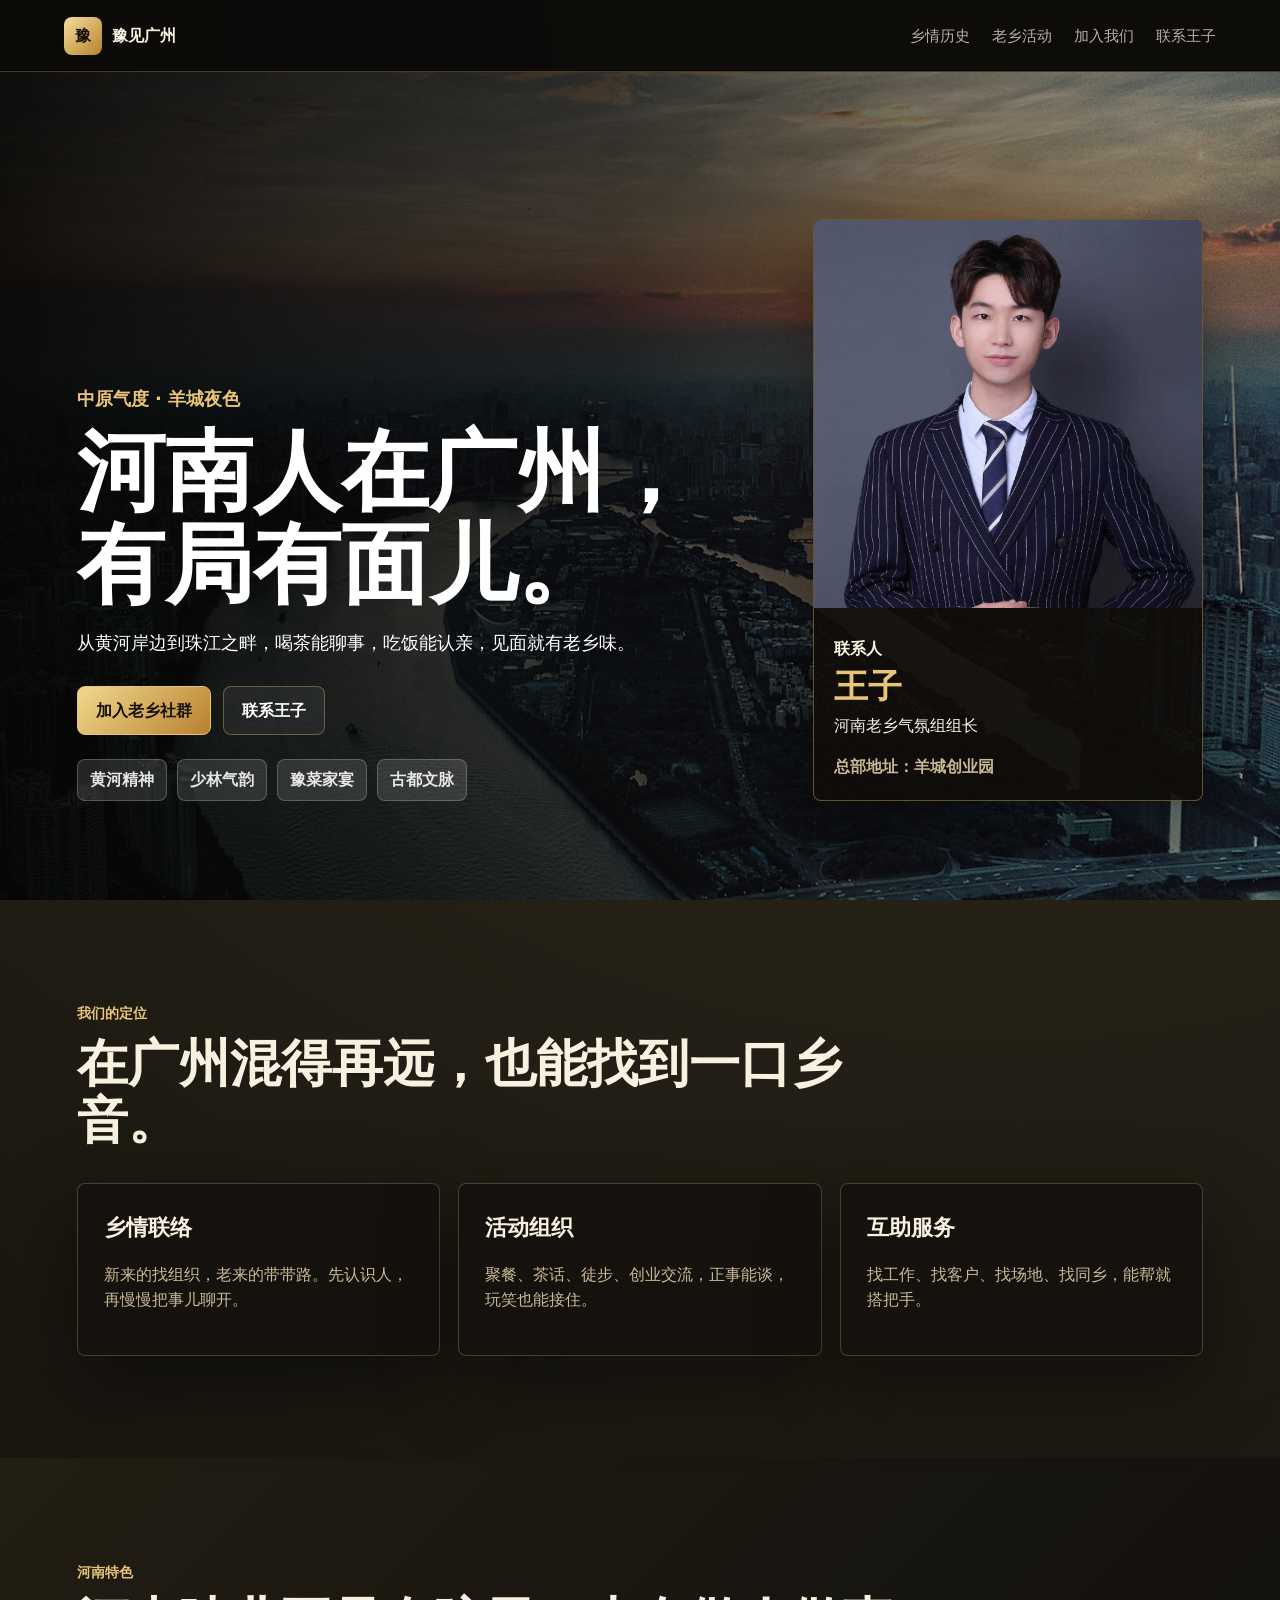
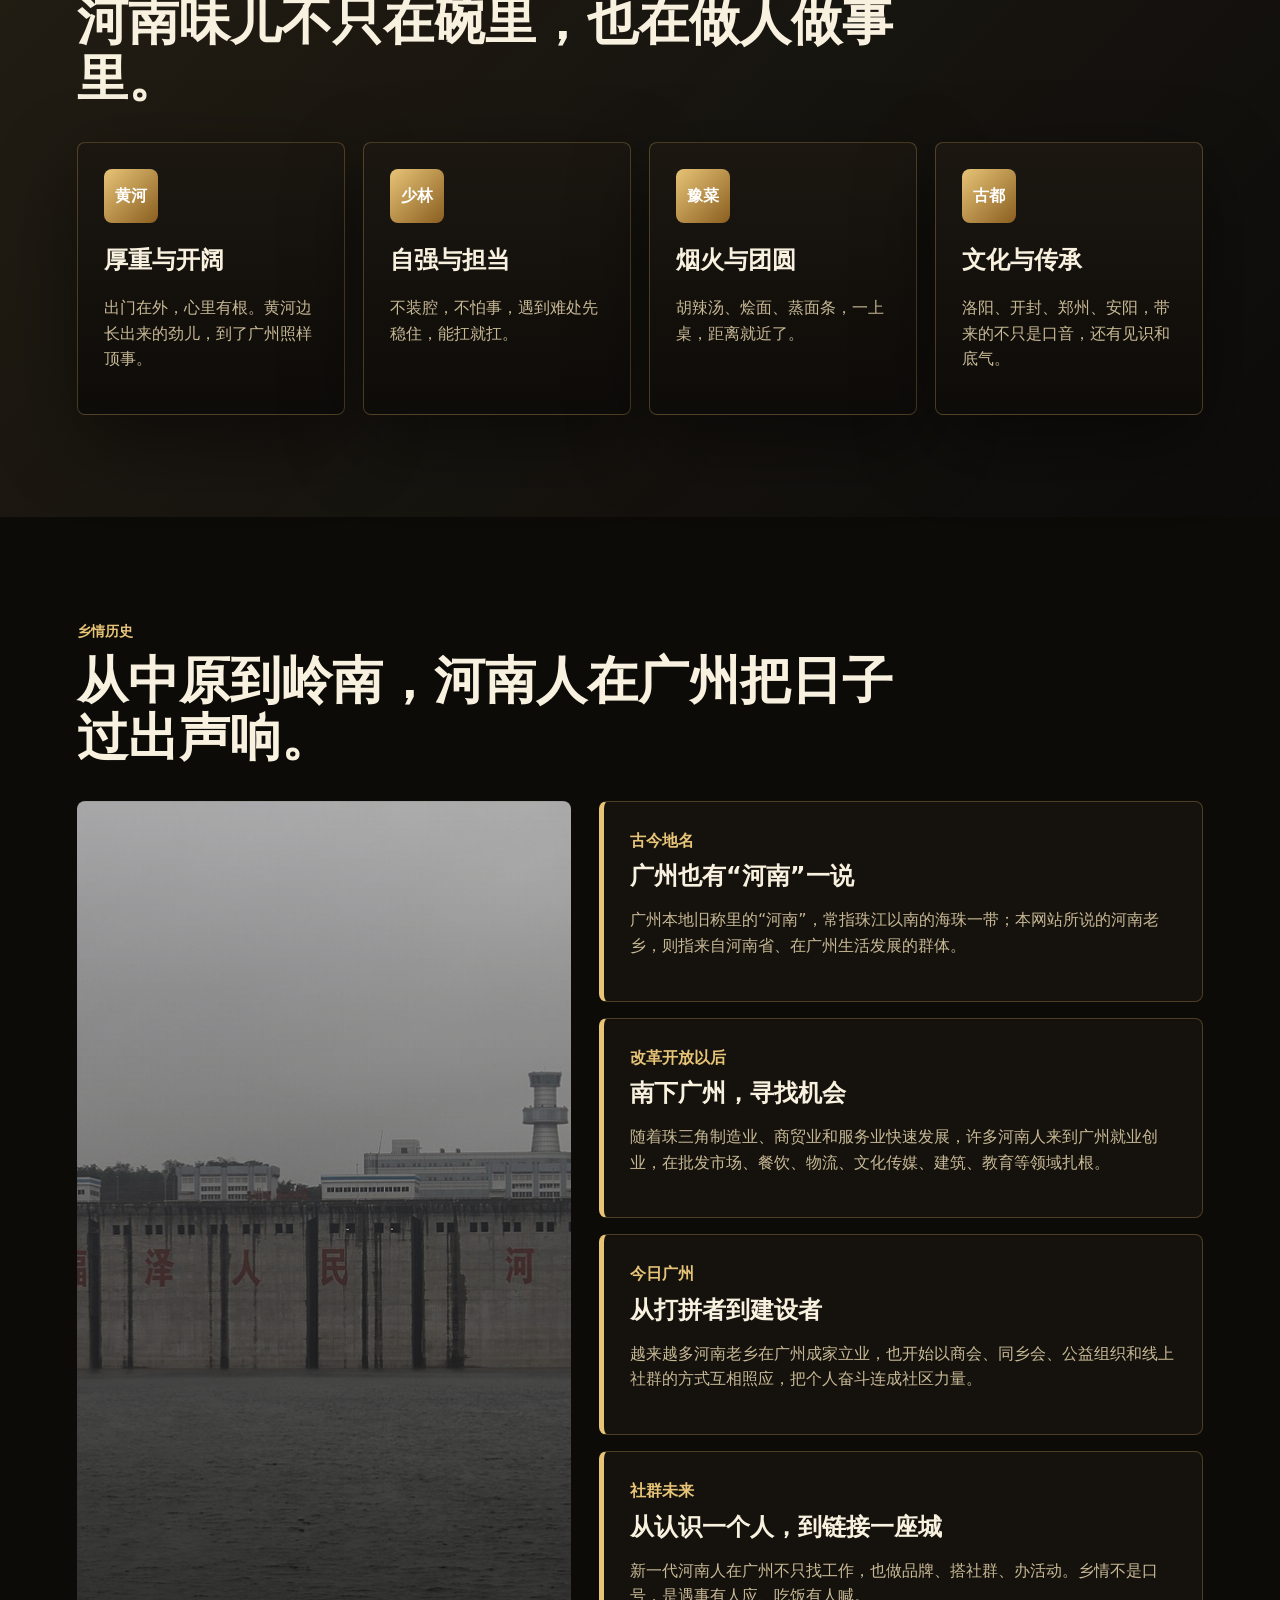
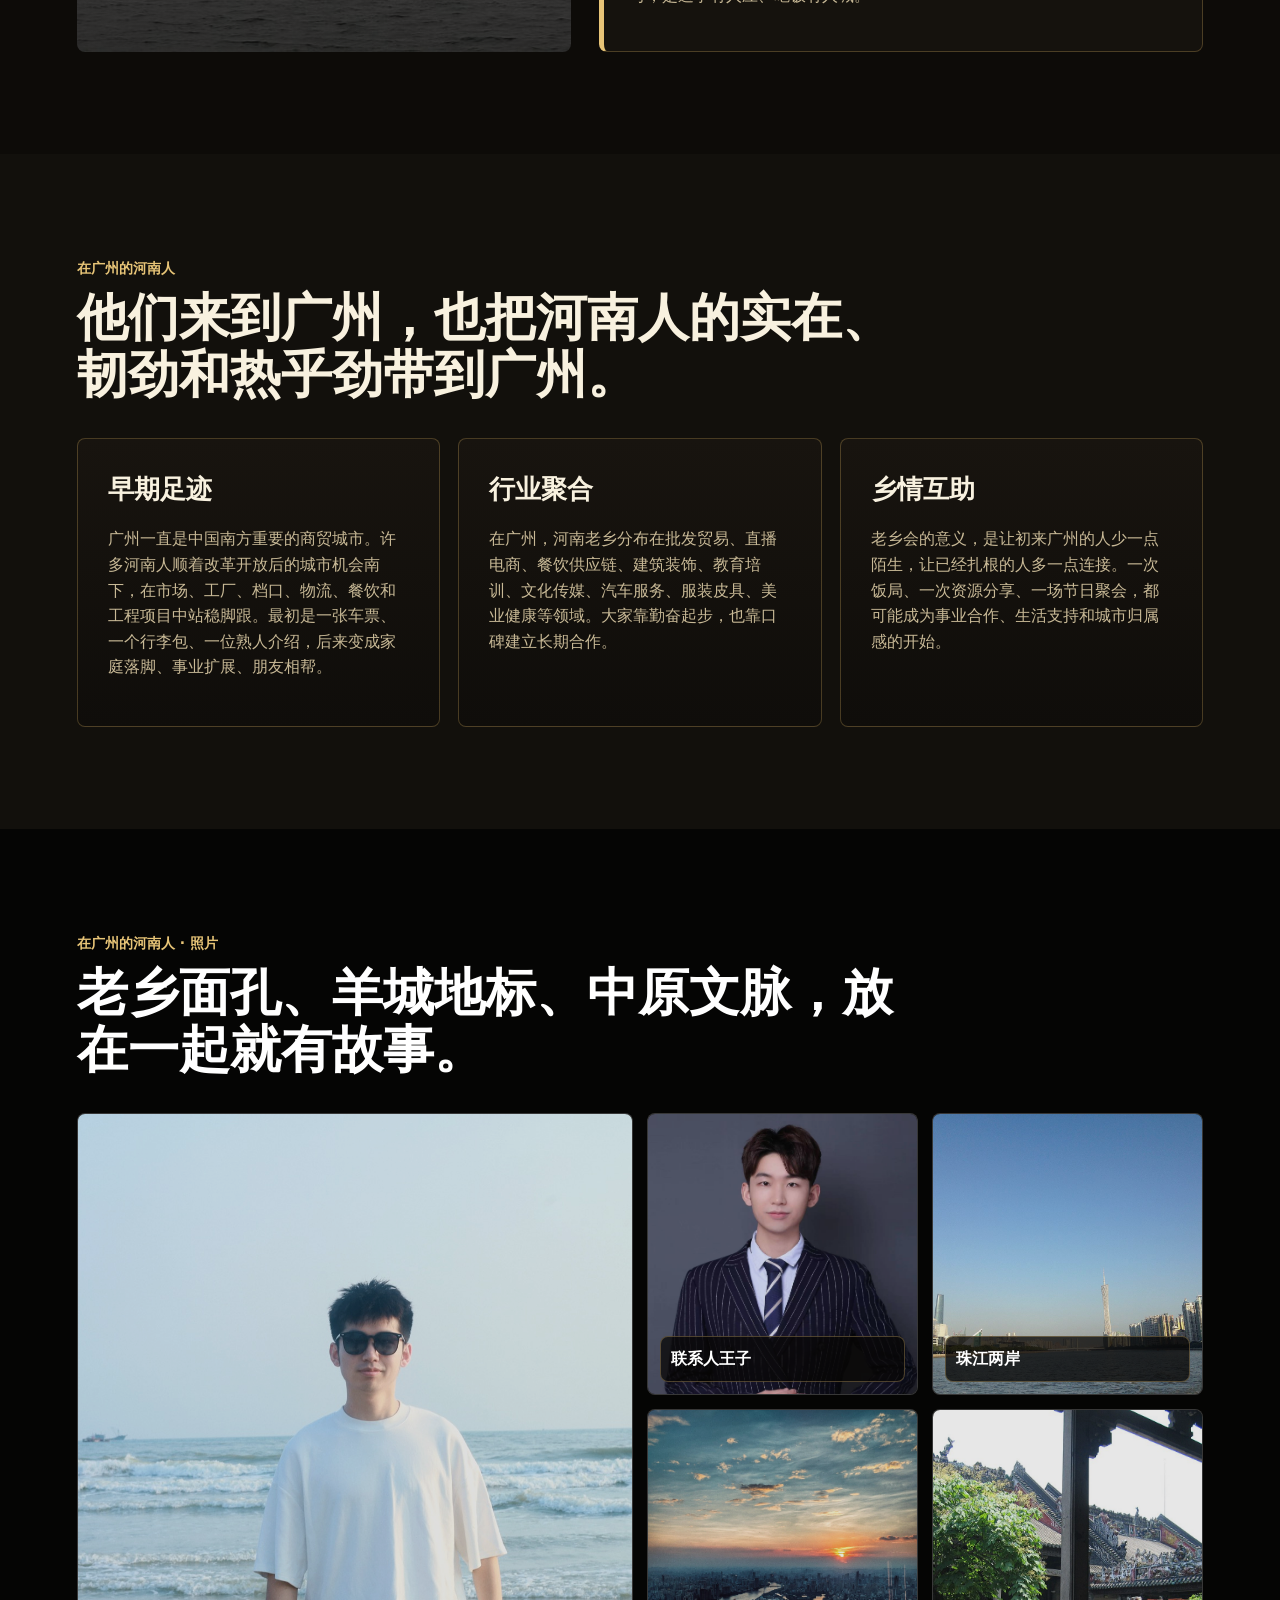
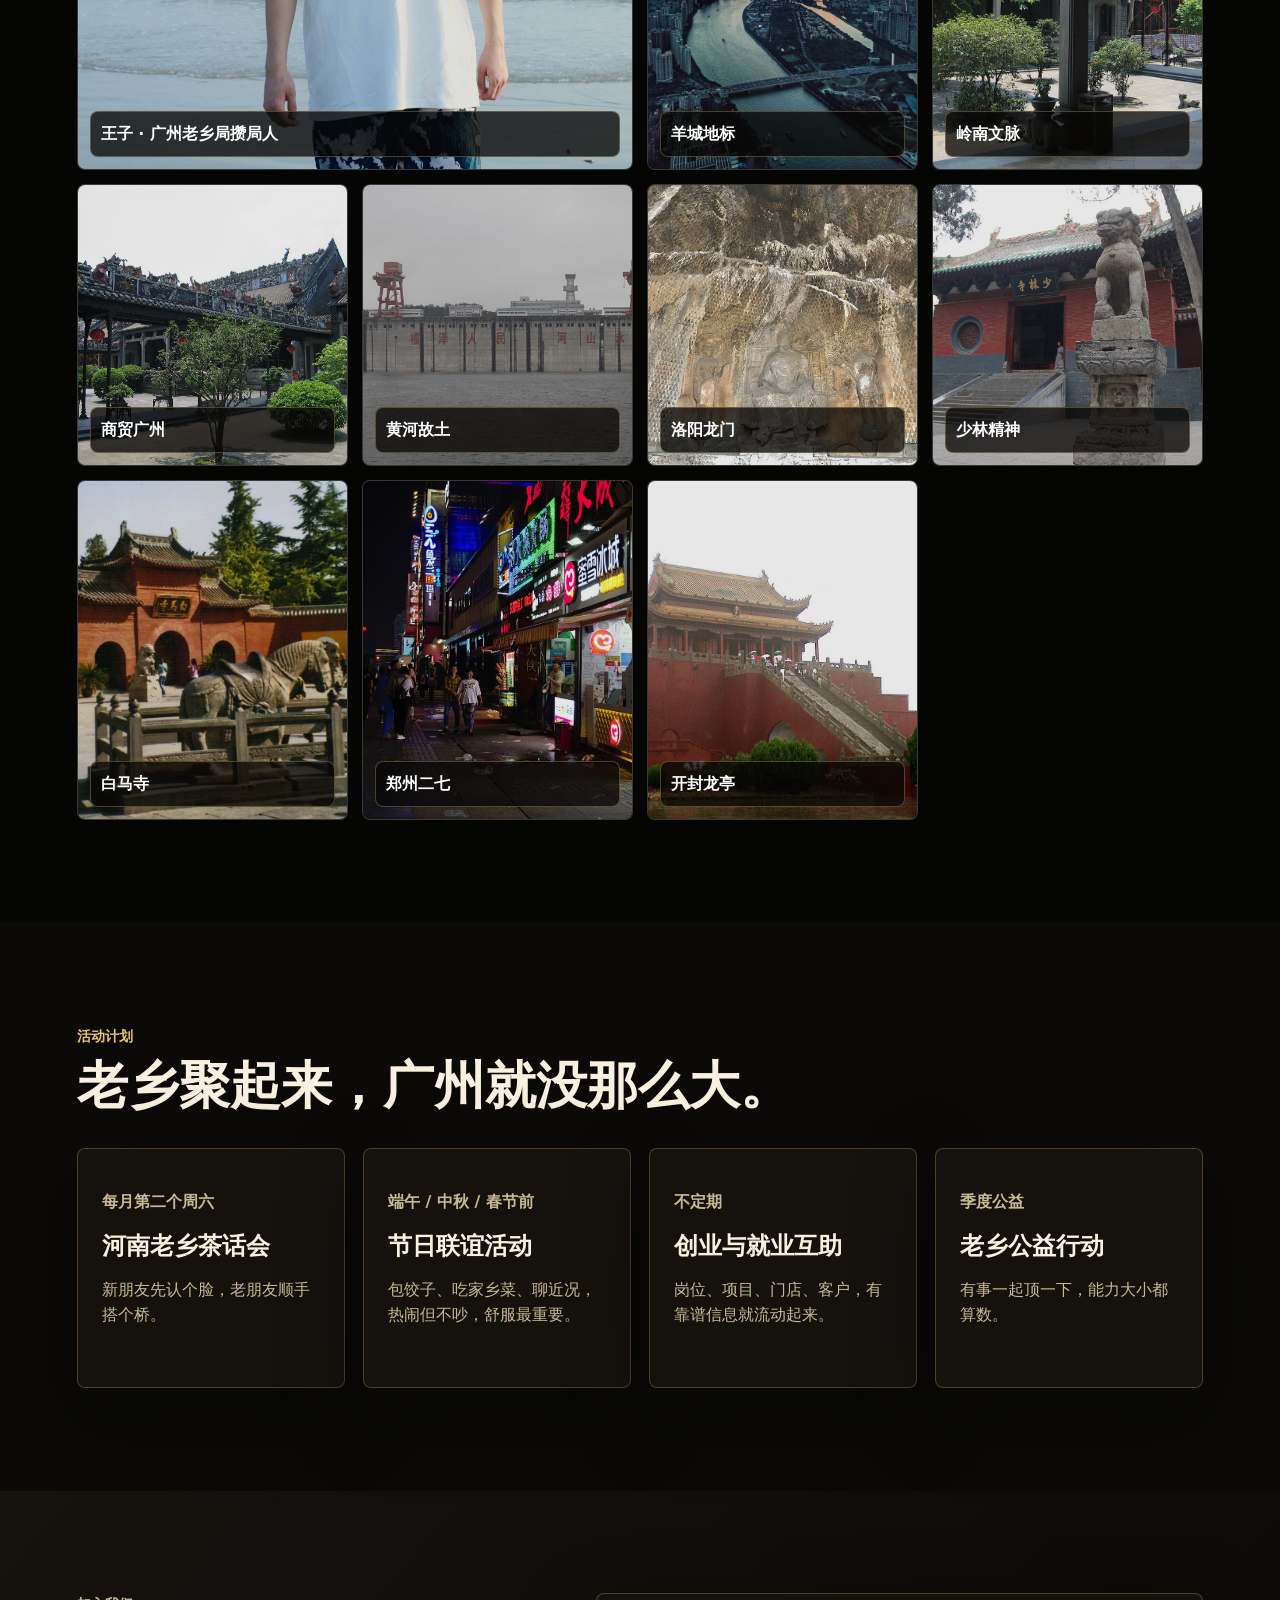
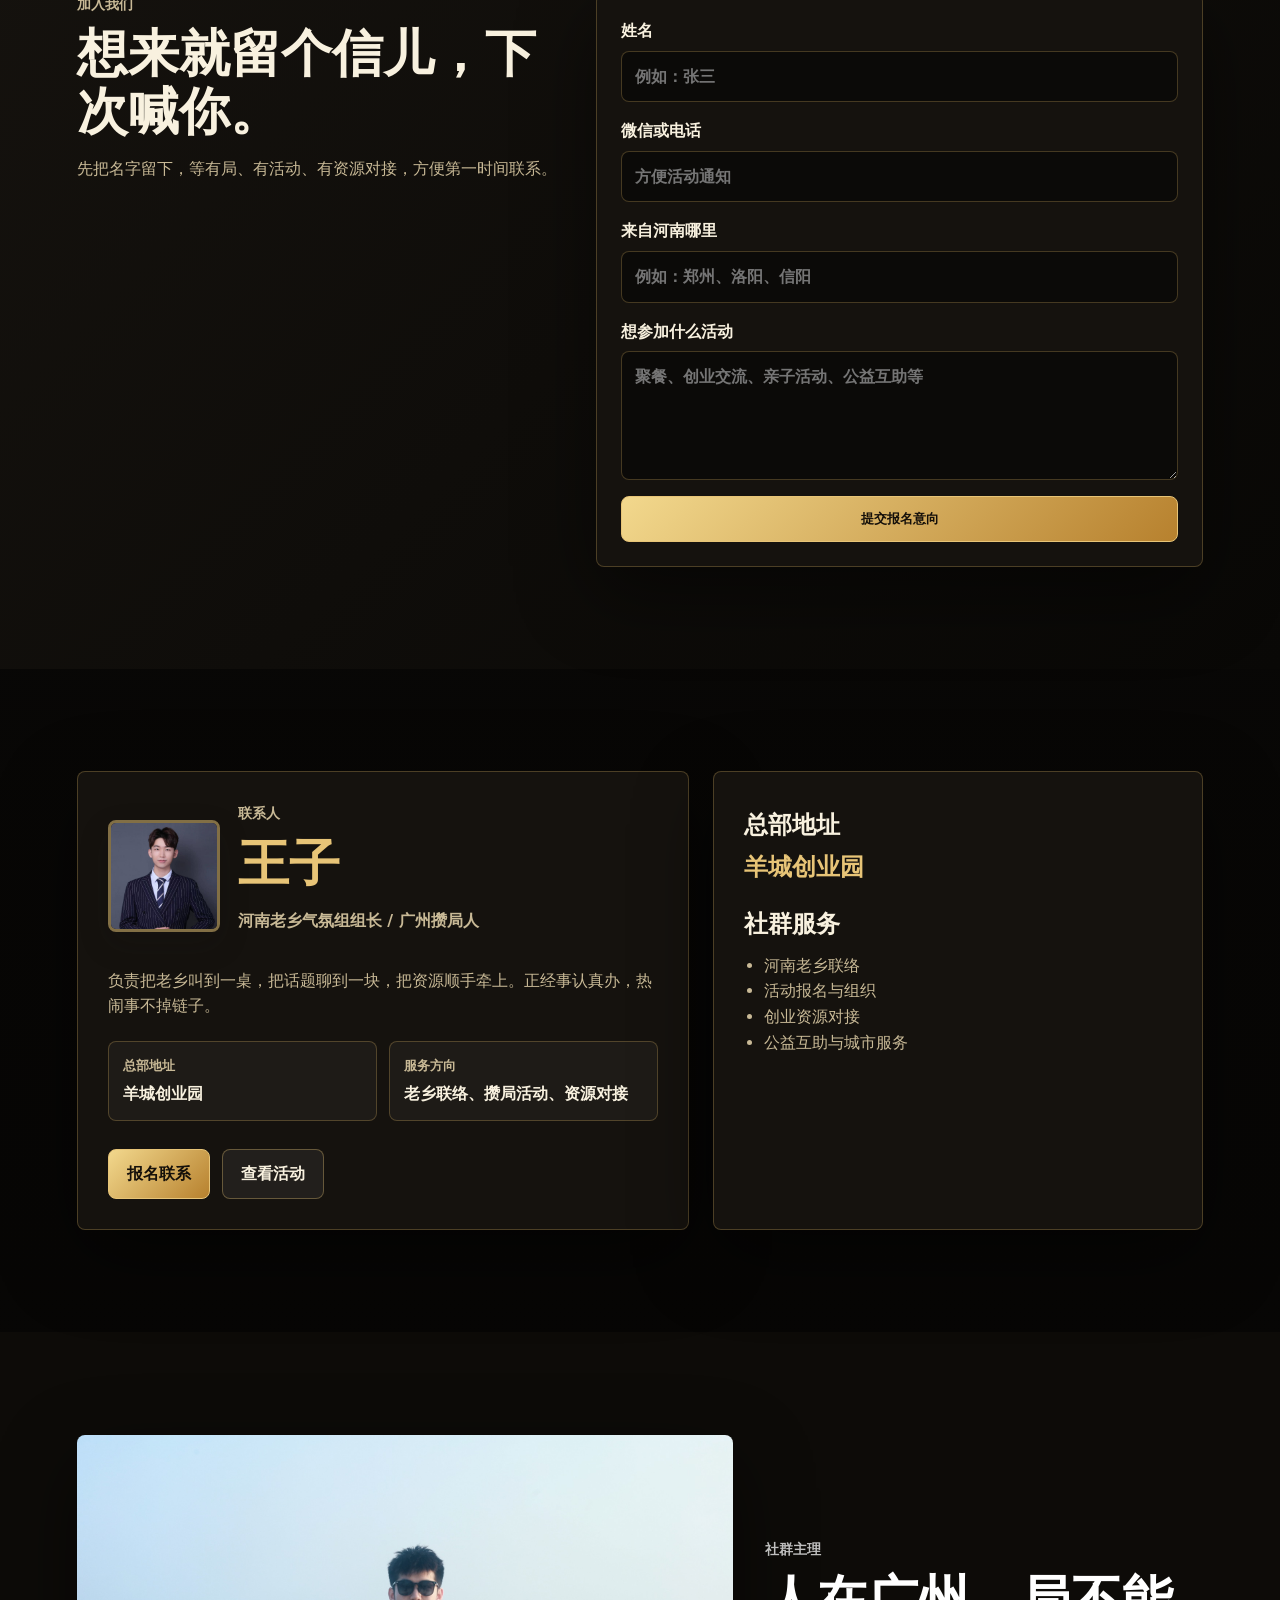
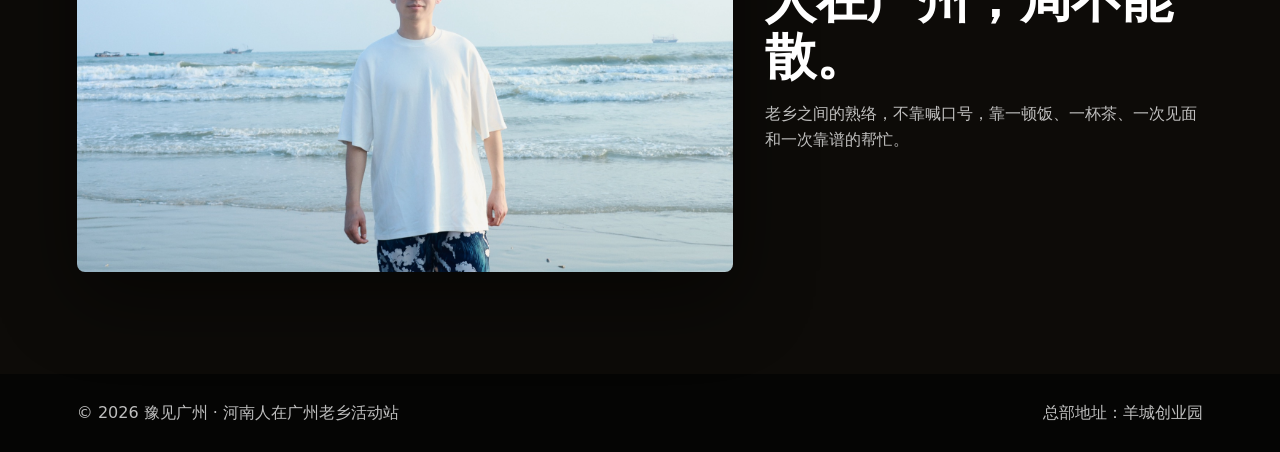
==== commit 7e2cd9d9: "Refine Henan site with black gold style" ====
--- a/index.html
+++ b/index.html
@@ -31,10 +31,10 @@
       <section class="hero" aria-labelledby="hero-title">
         <div class="hero-media" role="img" aria-label="广州珠江两岸城市夜景"></div>
         <div class="hero-copy">
-          <p class="eyebrow">中原气度 · 羊城坐标</p>
-          <h1 id="hero-title">豫见广州，聚合河南人的城市力量。</h1>
+          <p class="eyebrow">中原气度 · 羊城夜色</p>
+          <h1 id="hero-title">河南人在广州，有局有面儿。</h1>
           <p>
-            从黄河岸边到珠江之畔，以乡情为纽带，以资源为桥梁，连接在穗河南人的事业、生活与公共活动。
+            从黄河岸边到珠江之畔，喝茶能聊事，吃饭能认亲，见面就有老乡味。
           </p>
           <div class="hero-actions">
             <a class="button primary" href="#join">加入老乡社群</a>
@@ -52,7 +52,7 @@
           <div>
             <p class="eyebrow">联系人</p>
             <h2>王子</h2>
-            <p>河南人社群民运主席</p>
+            <p>河南老乡气氛组组长</p>
             <span>总部地址：羊城创业园</span>
           </div>
         </aside>
@@ -61,20 +61,20 @@
       <section class="intro section">
         <div class="section-heading">
           <p class="eyebrow">我们的定位</p>
-          <h2>让河南老乡在广州找得到人、说得上话、办得成事。</h2>
+          <h2>在广州混得再远，也能找到一口乡音。</h2>
         </div>
         <div class="intro-grid">
           <article>
             <strong>乡情联络</strong>
-            <p>面向在广州工作、创业、求学和生活的河南老乡，建立稳定、友善、可信的沟通入口。</p>
+            <p>新来的找组织，老来的带带路。先认识人，再慢慢把事儿聊开。</p>
           </article>
           <article>
             <strong>活动组织</strong>
-            <p>组织节日聚会、城市徒步、亲子活动、创业交流、公益探访和返乡联谊。</p>
+            <p>聚餐、茶话、徒步、创业交流，正事能谈，玩笑也能接住。</p>
           </article>
           <article>
             <strong>互助服务</strong>
-            <p>提供找工作、找客户、找场地、找同乡、法律与生活咨询等信息互通渠道。</p>
+            <p>找工作、找客户、找场地、找同乡，能帮就搭把手。</p>
           </article>
         </div>
       </section>
@@ -82,28 +82,28 @@
       <section class="heritage section" aria-labelledby="heritage-title">
         <div class="section-heading">
           <p class="eyebrow">河南特色</p>
-          <h2 id="heritage-title">把中原文化带到广州，把广州机会带回乡亲。</h2>
+          <h2 id="heritage-title">河南味儿不只在碗里，也在做人做事里。</h2>
         </div>
         <div class="heritage-grid">
           <article>
             <span>黄河</span>
             <h3>厚重与开阔</h3>
-            <p>以黄河文化的包容、坚韧和向心力，凝聚在穗河南人的共同身份。</p>
+            <p>出门在外，心里有根。黄河边长出来的劲儿，到了广州照样顶事。</p>
           </article>
           <article>
             <span>少林</span>
             <h3>自强与担当</h3>
-            <p>把敢闯敢拼、守信重义的精神，变成异乡创业和互助行动。</p>
+            <p>不装腔，不怕事，遇到难处先稳住，能扛就扛。</p>
           </article>
           <article>
             <span>豫菜</span>
             <h3>烟火与团圆</h3>
-            <p>胡辣汤、烩面、蒸面条和家乡味，是老乡活动里最直接的亲近感。</p>
+            <p>胡辣汤、烩面、蒸面条，一上桌，距离就近了。</p>
           </article>
           <article>
             <span>古都</span>
             <h3>文化与传承</h3>
-            <p>洛阳、开封、郑州、安阳等城市记忆，成为广州河南人的精神底色。</p>
+            <p>洛阳、开封、郑州、安阳，带来的不只是口音，还有见识和底气。</p>
           </article>
         </div>
       </section>
@@ -111,7 +111,7 @@
       <section id="history" class="history section">
         <div class="section-heading">
           <p class="eyebrow">乡情历史</p>
-          <h2>从中原到岭南，河南人在广州写下自己的城市篇章。</h2>
+          <h2>从中原到岭南，河南人在广州把日子过出声响。</h2>
         </div>
         <div class="history-layout">
           <div class="history-photo" role="img" aria-label="黄河与中原文化意象"></div>
@@ -141,7 +141,7 @@
               <span>社群未来</span>
               <h3>从认识一个人，到链接一座城</h3>
               <p>
-                新一代河南人在广州不只寻找工作，也在建立品牌、组织社群、参与公益、推动合作。乡情不只是回忆，更是信任、资源与行动。
+                新一代河南人在广州不只找工作，也做品牌、搭社群、办活动。乡情不是口号，是遇事有人应、吃饭有人喊。
               </p>
             </article>
           </div>
@@ -151,7 +151,7 @@
       <section class="story section" aria-labelledby="story-title">
         <div class="section-heading">
           <p class="eyebrow">在广州的河南人</p>
-          <h2 id="story-title">他们来到广州，也把河南人的实在、韧劲和热情带到广州。</h2>
+          <h2 id="story-title">他们来到广州，也把河南人的实在、韧劲和热乎劲带到广州。</h2>
         </div>
         <div class="story-columns">
           <article>
@@ -178,12 +178,12 @@
       <section class="gallery section" aria-labelledby="gallery-title">
         <div class="section-heading">
           <p class="eyebrow">在广州的河南人 · 照片</p>
-          <h2 id="gallery-title">老乡面孔、羊城地标、中原文脉，连成一条共同的路。</h2>
+          <h2 id="gallery-title">老乡面孔、羊城地标、中原文脉，放在一起就有故事。</h2>
         </div>
         <div class="photo-grid">
           <figure class="wide">
             <img src="assets/wangzi-coast.jpg" alt="王子在海边的生活照片">
-            <figcaption>老乡活动主理人王子</figcaption>
+            <figcaption>王子 · 广州老乡局攒局人</figcaption>
           </figure>
           <figure>
             <img src="assets/wangzi-portrait.jpg" alt="王子的正式肖像">
@@ -235,28 +235,28 @@
       <section id="events" class="events section">
         <div class="section-heading">
           <p class="eyebrow">活动计划</p>
-          <h2>老乡聚起来，城市就不陌生。</h2>
+          <h2>老乡聚起来，广州就没那么大。</h2>
         </div>
         <div class="event-list">
           <article class="event-card">
             <p class="event-date">每月第二个周六</p>
             <h3>河南老乡茶话会</h3>
-            <p>新老朋友见面、行业互换名片、分享广州生活经验。</p>
+            <p>新朋友先认个脸，老朋友顺手搭个桥。</p>
           </article>
           <article class="event-card">
             <p class="event-date">端午 / 中秋 / 春节前</p>
             <h3>节日联谊活动</h3>
-            <p>一起包饺子、吃家乡菜、听豫剧片段、给在穗家庭一个团圆场。</p>
+            <p>包饺子、吃家乡菜、聊近况，热闹但不吵，舒服最重要。</p>
           </article>
           <article class="event-card">
             <p class="event-date">不定期</p>
             <h3>创业与就业互助</h3>
-            <p>发布岗位、项目合作、门店资源、法律咨询和创业经验。</p>
+            <p>岗位、项目、门店、客户，有靠谱信息就流动起来。</p>
           </article>
           <article class="event-card">
             <p class="event-date">季度公益</p>
             <h3>老乡公益行动</h3>
-            <p>探访困难老乡、组织公益捐助、参与城市志愿服务。</p>
+            <p>有事一起顶一下，能力大小都算数。</p>
           </article>
         </div>
       </section>
@@ -264,9 +264,9 @@
       <section id="join" class="join section">
         <div>
           <p class="eyebrow">加入我们</p>
-          <h2>留下联系方式，下一场活动通知你。</h2>
+          <h2>想来就留个信儿，下次喊你。</h2>
           <p>
-            目前表单是网页展示版。正式上线时，可以接入腾讯问卷、金数据、飞书表单或微信二维码，免写代码收集报名。
+            先把名字留下，等有局、有活动、有资源对接，方便第一时间联系。
           </p>
         </div>
         <form class="signup-form" action="#join" method="get">
@@ -297,11 +297,11 @@
             <div>
               <p class="eyebrow">联系人</p>
               <h2>王子</h2>
-              <p class="role">河南人社群民运主席 / 老乡活动联系人</p>
+              <p class="role">河南老乡气氛组组长 / 广州攒局人</p>
             </div>
           </div>
           <p>
-            负责老乡联络、活动发起、公益互助和合作对接。围绕在穗河南人的生活、事业与公益行动，建立长期稳定的社群连接。
+            负责把老乡叫到一桌，把话题聊到一块，把资源顺手牵上。正经事认真办，热闹事不掉链子。
           </p>
           <dl class="contact-meta">
             <div>
@@ -310,7 +310,7 @@
             </div>
             <div>
               <dt>服务方向</dt>
-              <dd>老乡联络、资源对接、活动组织</dd>
+              <dd>老乡联络、攒局活动、资源对接</dd>
             </div>
           </dl>
           <div class="contact-links">
@@ -335,9 +335,9 @@
         <img src="assets/wangzi-coast.jpg" alt="王子在海边的生活照片">
         <div>
           <p class="eyebrow">社群主理</p>
-          <h2>让每一次相聚，都成为新的连接。</h2>
+          <h2>人在广州，局不能散。</h2>
           <p>
-            以开放、稳重、可信的方式组织老乡活动，让在广州奋斗的河南人既能找到乡音，也能找到机会。
+            老乡之间的熟络，不靠喊口号，靠一顿饭、一杯茶、一次见面和一次靠谱的帮忙。
           </p>
         </div>
       </section>
@@ -345,7 +345,7 @@
 
     <footer class="site-footer">
       <p>© 2026 豫见广州 · 河南人在广州老乡活动站</p>
-      <p>内容初稿可继续补充真实活动照片、过往报道和联系人二维码。</p>
+      <p>总部地址：羊城创业园</p>
     </footer>
 
     <script src="script.js"></script>
--- a/styles.css
+++ b/styles.css
@@ -1,14 +1,14 @@
 :root {
-  --ink: #171715;
-  --muted: #6b6861;
-  --paper: #f4f1e9;
-  --surface: #ffffff;
-  --line: #d9d0bd;
-  --red: #9e1f28;
-  --green: #1f6754;
-  --gold: #b98a36;
-  --charcoal: #20211e;
-  --shadow: 0 22px 70px rgba(25, 24, 21, 0.18);
+  --ink: #f8f1df;
+  --muted: #c8b996;
+  --paper: #0b0a08;
+  --surface: #15120e;
+  --line: rgba(218, 179, 99, 0.28);
+  --red: #d2a24d;
+  --green: #b88a3c;
+  --gold: #e7c477;
+  --charcoal: #0f0d0a;
+  --shadow: 0 26px 80px rgba(0, 0, 0, 0.48);
 }
 
 * {
@@ -22,7 +22,9 @@
 body {
   margin: 0;
   color: var(--ink);
-  background: var(--paper);
+  background:
+    radial-gradient(circle at 78% 0%, rgba(231, 196, 119, 0.16), transparent 28%),
+    linear-gradient(180deg, #11100d 0%, #060504 100%);
   font-family: "PingFang SC", "Microsoft YaHei", system-ui, sans-serif;
   line-height: 1.6;
 }
@@ -47,9 +49,9 @@
   gap: 24px;
   min-height: 72px;
   padding: 14px clamp(18px, 5vw, 64px);
-  background: rgba(247, 244, 236, 0.94);
+  background: rgba(10, 9, 7, 0.88);
   border-bottom: 1px solid var(--line);
-  backdrop-filter: blur(14px);
+  backdrop-filter: blur(18px);
 }
 
 .brand {
@@ -65,8 +67,8 @@
   width: 38px;
   height: 38px;
   place-items: center;
-  color: #fff;
-  background: var(--red);
+  color: #17110a;
+  background: linear-gradient(135deg, #f6de9b, #b6822e);
   border-radius: 8px;
 }
 
@@ -74,12 +76,12 @@
   display: flex;
   align-items: center;
   gap: 22px;
-  color: var(--muted);
+  color: rgba(248, 241, 223, 0.72);
   font-size: 15px;
 }
 
 .site-nav a:hover {
-  color: var(--red);
+  color: var(--gold);
 }
 
 .nav-toggle {
@@ -87,7 +89,7 @@
   border: 1px solid var(--line);
   border-radius: 8px;
   padding: 9px 12px;
-  background: var(--surface);
+  background: #15120e;
   color: var(--ink);
   font: inherit;
 }
@@ -108,9 +110,9 @@
   position: absolute;
   inset: 0;
   background:
-    linear-gradient(90deg, rgba(15, 16, 14, 0.9) 0%, rgba(15, 16, 14, 0.63) 48%, rgba(15, 16, 14, 0.2) 100%),
-    radial-gradient(circle at 72% 26%, rgba(185, 138, 54, 0.32), transparent 30%),
-    url("https://images.unsplash.com/photo-1609233722518-1d849a00c3df?auto=format&fit=crop&w=1800&q=80");
+    linear-gradient(90deg, rgba(6, 5, 4, 0.94) 0%, rgba(8, 7, 6, 0.76) 48%, rgba(8, 7, 6, 0.28) 100%),
+    radial-gradient(circle at 72% 26%, rgba(231, 196, 119, 0.22), transparent 30%),
+    url("assets/gz-pearl-view.jpg");
   background-position: center;
   background-size: cover;
   transform: scale(1.02);
@@ -139,8 +141,8 @@
   position: relative;
   overflow: hidden;
   align-self: end;
-  background: rgba(255, 255, 255, 0.92);
-  border: 1px solid rgba(255, 255, 255, 0.48);
+  background: rgba(16, 13, 9, 0.9);
+  border: 1px solid rgba(231, 196, 119, 0.38);
   border-radius: 8px;
   box-shadow: var(--shadow);
 }
@@ -157,7 +159,7 @@
 
 .hero-card h2 {
   margin: 0;
-  color: var(--red);
+  color: var(--gold);
   font-size: 34px;
   line-height: 1.05;
 }
@@ -171,7 +173,7 @@
 .hero-card span {
   display: inline-flex;
   margin-top: 8px;
-  color: var(--green);
+  color: var(--muted);
   font-weight: 800;
 }
 
@@ -221,14 +223,15 @@
 }
 
 .button.primary {
-  color: #fff;
-  background: var(--red);
-  border-color: var(--red);
+  color: #15100a;
+  background: linear-gradient(135deg, #f2d88d, #b7812e);
+  border-color: #e7c477;
 }
 
 .button.ghost {
   color: inherit;
-  background: rgba(255, 255, 255, 0.12);
+  background: rgba(255, 255, 255, 0.06);
+  border-color: rgba(231, 196, 119, 0.34);
 }
 
 .section {
@@ -288,11 +291,11 @@
 }
 
 .history {
-  background: #efe6d5;
+  background: #0d0b08;
 }
 
 .story {
-  background: var(--surface);
+  background: #12100c;
 }
 
 .story-columns {
@@ -303,8 +306,9 @@
 
 .story-columns article {
   padding: 30px;
-  border-top: 4px solid var(--red);
-  background: #f7f4ec;
+  border-top: 4px solid var(--gold);
+  background: linear-gradient(180deg, #18140f, #0f0d0a);
+  border: 1px solid var(--line);
   border-radius: 8px;
 }
 
@@ -319,8 +323,8 @@
 
 .heritage {
   background:
-    linear-gradient(135deg, rgba(31, 103, 84, 0.08), rgba(158, 31, 40, 0.07)),
-    var(--surface);
+    linear-gradient(135deg, rgba(231, 196, 119, 0.12), rgba(255, 255, 255, 0.02)),
+    #080706;
 }
 
 .heritage-grid {
@@ -331,7 +335,7 @@
   min-height: 250px;
   padding: 26px;
   background:
-    linear-gradient(180deg, rgba(255, 255, 255, 0.94), rgba(250, 248, 242, 0.98));
+    linear-gradient(180deg, rgba(28, 23, 17, 0.98), rgba(14, 12, 9, 0.98));
 }
 
 .heritage-grid span {
@@ -340,7 +344,7 @@
   height: 54px;
   place-items: center;
   color: #fff;
-  background: var(--green);
+  background: linear-gradient(135deg, #e7c477, #8a5e20);
   border-radius: 8px;
   font-weight: 900;
 }
@@ -365,8 +369,8 @@
   min-height: 560px;
   border-radius: 8px;
   background:
-    linear-gradient(180deg, rgba(32, 32, 30, 0.1), rgba(32, 32, 30, 0.38)),
-    url("https://images.unsplash.com/photo-1577011235728-9d8f2f81a0d3?auto=format&fit=crop&w=1200&q=80");
+    linear-gradient(180deg, rgba(8, 7, 6, 0.18), rgba(8, 7, 6, 0.62)),
+    url("assets/hn-yellow-river.jpg");
   background-position: center;
   background-size: cover;
 }
@@ -378,15 +382,16 @@
 
 .timeline-item {
   padding: 26px;
-  background: rgba(255, 255, 255, 0.68);
-  border-left: 5px solid var(--green);
+  background: rgba(24, 20, 15, 0.82);
+  border: 1px solid var(--line);
+  border-left: 5px solid var(--gold);
   border-radius: 8px;
 }
 
 .timeline-item span,
 .event-date,
 .role {
-  color: var(--red);
+  color: var(--gold);
   font-weight: 800;
 }
 
@@ -399,11 +404,11 @@
 }
 
 .events {
-  background: #fff;
+  background: #0b0a08;
 }
 
 .gallery {
-  background: var(--charcoal);
+  background: #050504;
   color: #fff;
 }
 
@@ -522,8 +527,8 @@
   left: 12px;
   padding: 9px 10px;
   color: #fff;
-  background: rgba(23, 23, 21, 0.68);
-  border: 1px solid rgba(255, 255, 255, 0.22);
+  background: rgba(8, 7, 6, 0.76);
+  border: 1px solid rgba(231, 196, 119, 0.3);
   border-radius: 8px;
   font-weight: 800;
 }
@@ -542,7 +547,7 @@
   grid-template-columns: minmax(280px, 0.8fr) minmax(320px, 1fr);
   gap: 34px;
   align-items: start;
-  background: #e7f0ea;
+  background: linear-gradient(135deg, #15120e, #090806);
 }
 
 .signup-form {
@@ -564,7 +569,7 @@
   border-radius: 8px;
   padding: 12px 13px;
   color: var(--ink);
-  background: #fff;
+  background: #0b0a08;
   font: inherit;
 }
 
@@ -594,14 +599,14 @@
 .profile-head img {
   width: 112px;
   height: 112px;
-  border: 3px solid #fff;
+  border: 3px solid rgba(231, 196, 119, 0.52);
   border-radius: 8px;
   box-shadow: 0 12px 30px rgba(23, 23, 21, 0.18);
   object-fit: cover;
 }
 
 .contact-panel h2 {
-  color: var(--red);
+  color: var(--gold);
 }
 
 .contact-meta {
@@ -613,7 +618,7 @@
 
 .contact-meta div {
   padding: 14px;
-  background: #f8f6ef;
+  background: rgba(255, 255, 255, 0.04);
   border: 1px solid var(--line);
   border-radius: 8px;
 }
@@ -638,7 +643,7 @@
 
 .notice p {
   margin: 4px 0 22px;
-  color: var(--red);
+  color: var(--gold);
   font-size: 24px;
   font-weight: 900;
 }
@@ -648,7 +653,7 @@
   justify-content: space-between;
   gap: 18px;
   padding: 26px clamp(20px, 6vw, 78px);
-  background: var(--ink);
+  background: #050504;
   color: #fff;
 }
 
@@ -657,7 +662,7 @@
   grid-template-columns: minmax(320px, 1.2fr) minmax(280px, 0.8fr);
   gap: 32px;
   align-items: center;
-  background: var(--charcoal);
+  background: #0d0b08;
   color: #fff;
 }
 
@@ -693,7 +698,7 @@
     align-items: stretch;
     gap: 0;
     padding: 10px;
-    background: var(--surface);
+    background: #100d09;
     border: 1px solid var(--line);
     border-radius: 8px;
     box-shadow: var(--shadow);
